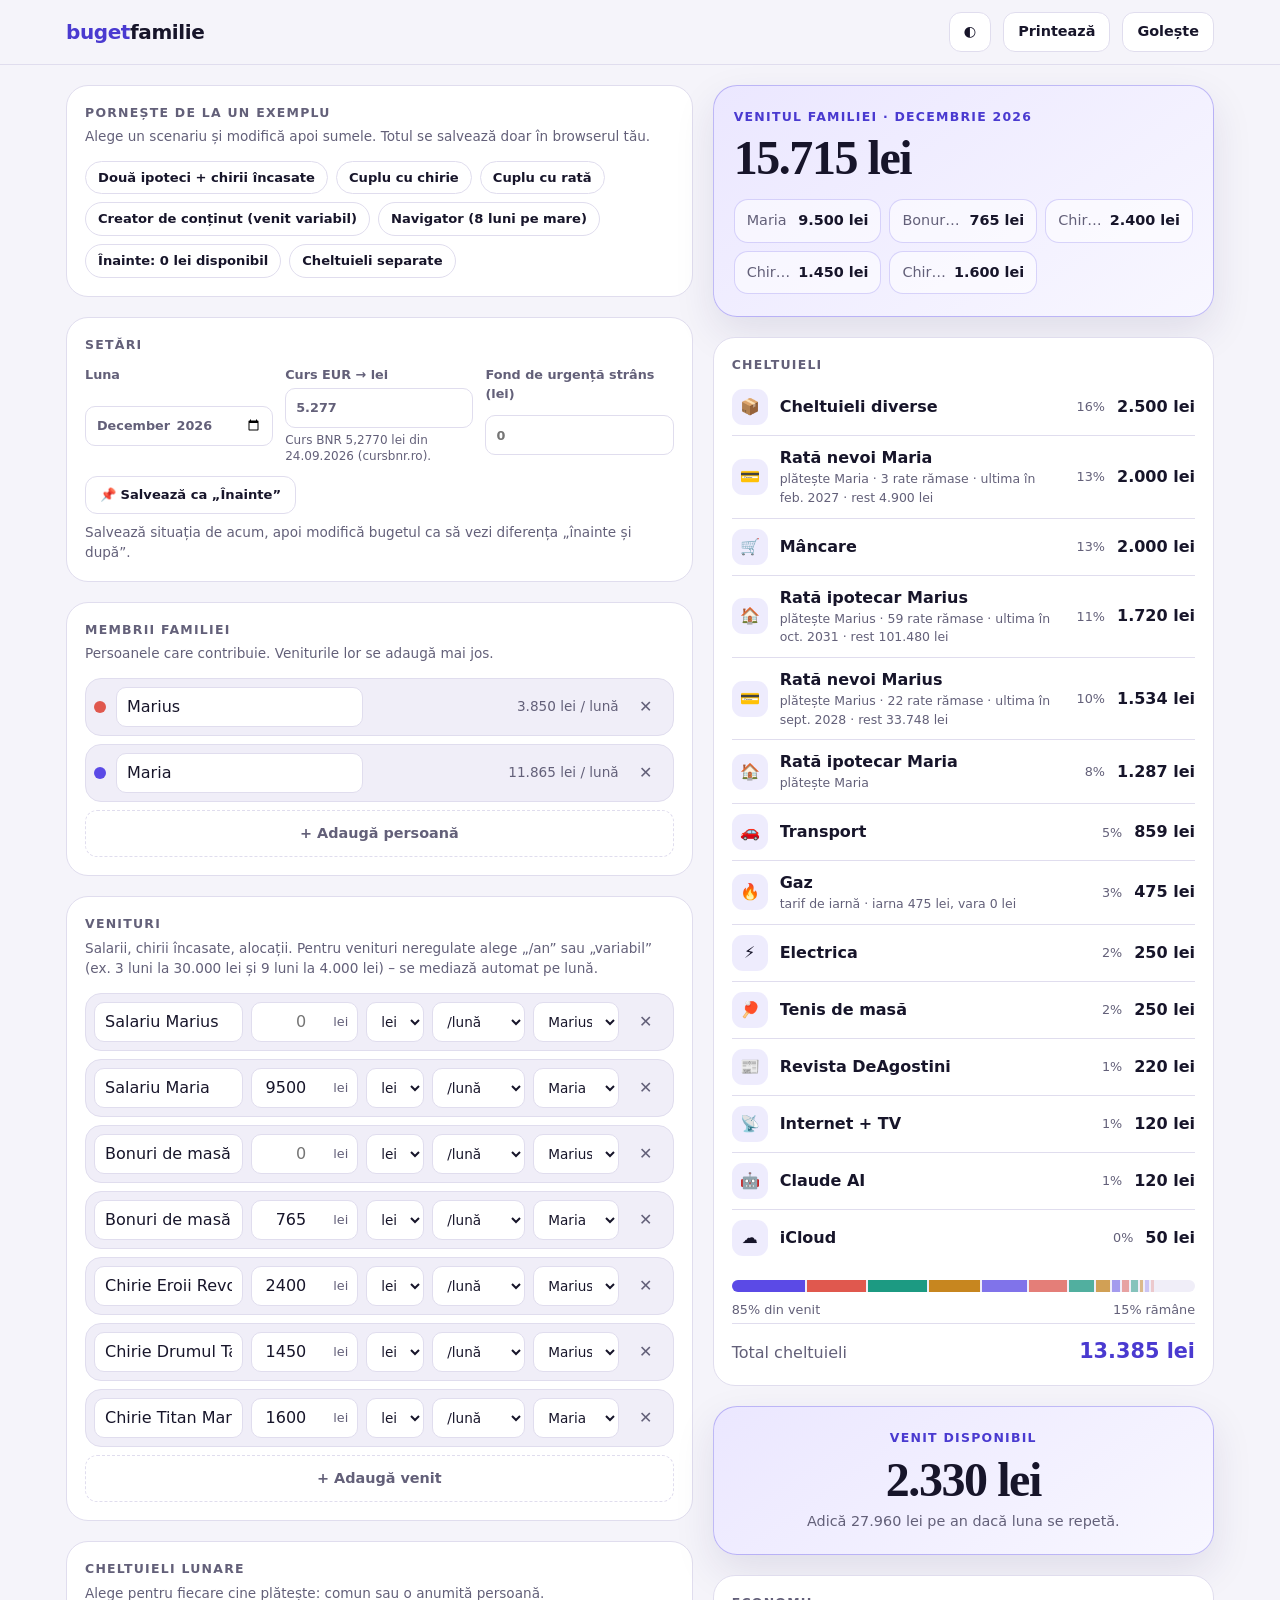
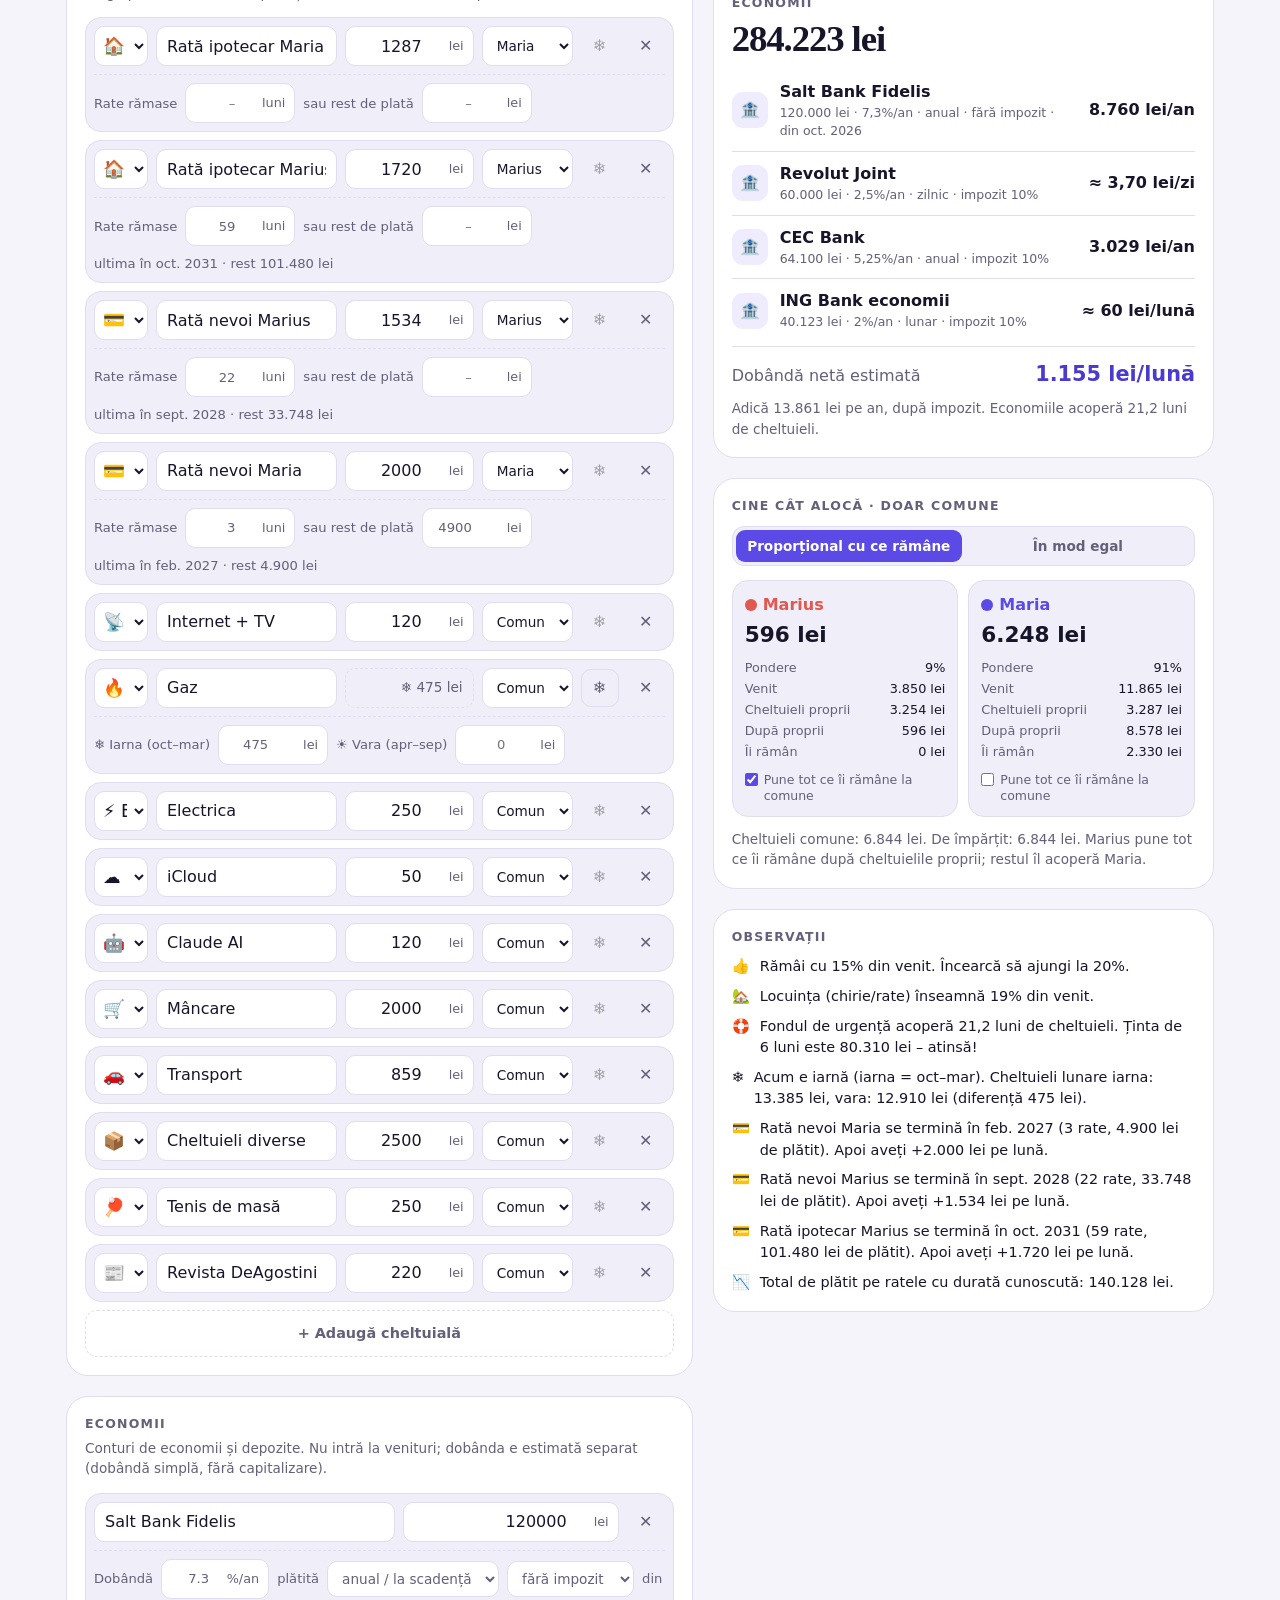
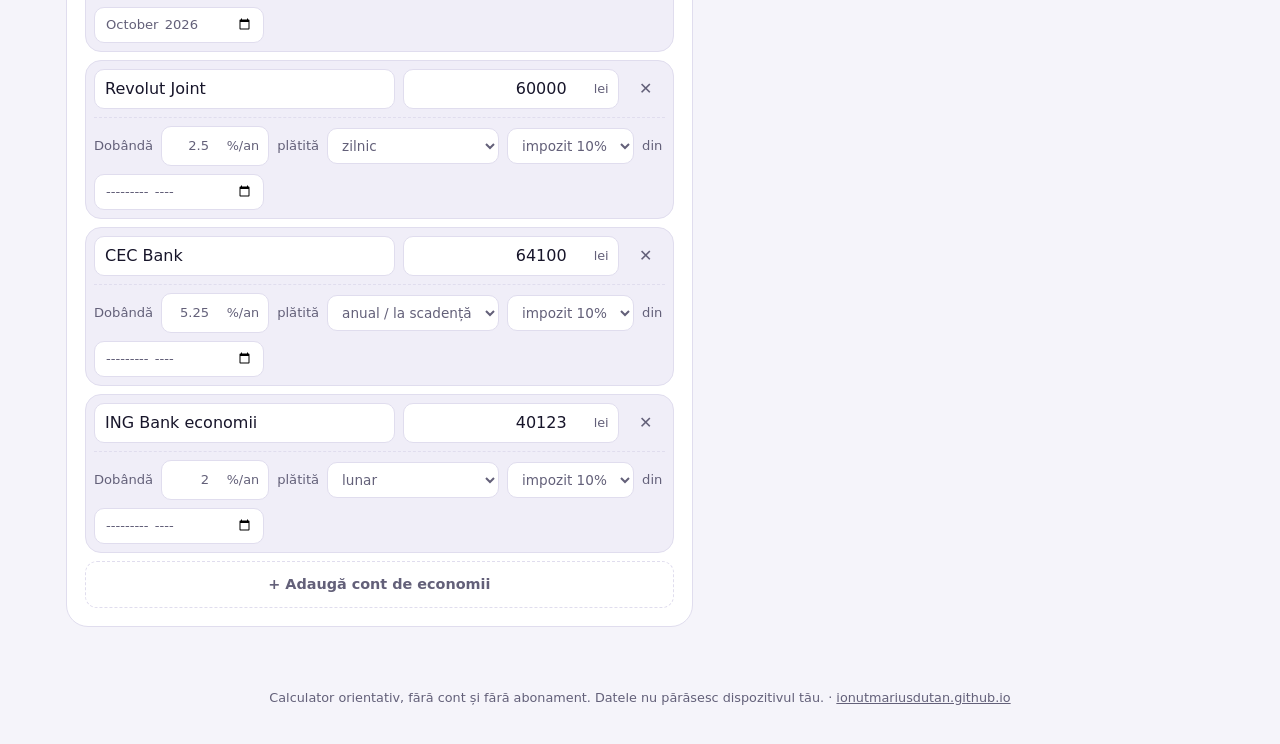
==== buget/index.html @ 590d896c "Budget calculator: savings section, loans by remaining amount - New Economii section (separate from " ====
<!doctype html>
<html lang="ro">
  <head>
    <meta charset="utf-8">
    <meta name="viewport" content="width=device-width, initial-scale=1, viewport-fit=cover">
    <title>Bugetul familiei</title>
    <meta name="description" content="Calculator gratuit pentru bugetul lunar al familiei: venituri, cheltuieli fixe, venit disponibil și cine cât contribuie la cheltuielile comune.">
    <meta name="robots" content="noindex, nofollow, noarchive, nosnippet">
    <meta name="referrer" content="no-referrer">
    <meta name="theme-color" content="#0d0c14">
    <link rel="icon" type="image/png" href="../assets/favicon.png">
    <script>
      try {
        var t = localStorage.getItem("buget-theme");
        if (t === "light" || t === "dark") document.documentElement.dataset.theme = t;
      } catch (e) {}
    </script>
    <style>
      :root {
        --bg: #0d0c14;
        --surface: #16151f;
        --surface-2: #1d1c29;
        --line: #2a2838;
        --ink: #f4f3fa;
        --muted: #9b98b0;
        --accent: #7c6cff;
        --accent-ink: #b3a9ff;
        --accent-soft: rgba(124, 108, 255, 0.14);
        --hero-a: #2a2150;
        --hero-b: #171428;
        --good: #5fcf8a;
        --bad: #ff6b7d;
        --warn: #f3b562;
        --p1: #ff7a70;
        --p2: #7c6cff;
        --p3: #43c6ac;
        --p4: #f3b562;
        --shadow: 0 20px 60px rgba(0, 0, 0, 0.35);
        --bad-a: #3d1622;
        --bad-b: #1c0f15;
        color-scheme: dark;
      }

      :root[data-theme="light"] {
        --bg: #f5f4fa;
        --surface: #ffffff;
        --surface-2: #f0eef8;
        --line: #e0ddee;
        --ink: #17152a;
        --muted: #636079;
        --accent: #5b4ae6;
        --accent-ink: #4a3ad0;
        --accent-soft: rgba(91, 74, 230, 0.1);
        --hero-a: #ebe7ff;
        --hero-b: #f8f7ff;
        --good: #1f8f4e;
        --bad: #d23a4d;
        --warn: #b27113;
        --p1: #e0584e;
        --p2: #5b4ae6;
        --p3: #1c9a82;
        --p4: #c7861f;
        --shadow: 0 16px 40px rgba(40, 30, 90, 0.1);
        --bad-a: #ffe3e8;
        --bad-b: #fff7f8;
        color-scheme: light;
      }

      @media (prefers-color-scheme: light) {
        :root:not([data-theme="dark"]) {
          --bg: #f5f4fa;
          --surface: #ffffff;
          --surface-2: #f0eef8;
          --line: #e0ddee;
          --ink: #17152a;
          --muted: #636079;
          --accent: #5b4ae6;
          --accent-ink: #4a3ad0;
          --accent-soft: rgba(91, 74, 230, 0.1);
          --hero-a: #ebe7ff;
          --hero-b: #f8f7ff;
          --good: #1f8f4e;
          --bad: #d23a4d;
          --warn: #b27113;
          --p1: #e0584e;
          --p2: #5b4ae6;
          --p3: #1c9a82;
          --p4: #c7861f;
          --shadow: 0 16px 40px rgba(40, 30, 90, 0.1);
          color-scheme: light;
        }
      }

      * { box-sizing: border-box; }
      [hidden] { display: none !important; }

      body {
        margin: 0;
        background: var(--bg);
        color: var(--ink);
        font-family: ui-sans-serif, system-ui, -apple-system, BlinkMacSystemFont, "Segoe UI", sans-serif;
        font-size: 16px;
        line-height: 1.5;
        -webkit-font-smoothing: antialiased;
      }

      button, input, select { font: inherit; color: inherit; }

      .num { font-variant-numeric: tabular-nums; }

      .topbar {
        position: sticky;
        top: 0;
        z-index: 10;
        background: color-mix(in srgb, var(--bg) 88%, transparent);
        backdrop-filter: blur(10px);
        border-bottom: 1px solid var(--line);
      }

      .topbar-inner {
        max-width: 1180px;
        margin: 0 auto;
        padding: 12px 16px;
        display: flex;
        align-items: center;
        gap: 12px;
      }

      .logo {
        font-weight: 800;
        font-size: 1.25rem;
        letter-spacing: -0.02em;
        color: var(--accent-ink);
        margin-right: auto;
      }

      .logo span { color: var(--ink); }

      .btn {
        border: 1px solid var(--line);
        background: var(--surface);
        border-radius: 12px;
        padding: 8px 14px;
        cursor: pointer;
        font-size: 0.9rem;
        font-weight: 600;
        white-space: nowrap;
      }

      .btn:hover { border-color: var(--accent); }

      @media (max-width: 420px) {
        .topbar .btn { padding: 7px 10px; }
        #printBtn { display: none; }
      }

      .btn-primary {
        background: var(--accent);
        border-color: var(--accent);
        color: #fff;
      }

      .btn-ghost {
        background: transparent;
        border: 1px dashed var(--line);
        color: var(--muted);
        width: 100%;
        padding: 12px;
      }

      .btn-ghost:hover { color: var(--accent-ink); }

      .icon-btn {
        width: 38px;
        height: 38px;
        display: grid;
        place-items: center;
        padding: 0;
        border-radius: 10px;
        border: 1px solid transparent;
        background: transparent;
        color: var(--muted);
        cursor: pointer;
        flex: none;
      }

      .icon-btn:hover { color: var(--bad); border-color: var(--line); }

      .layout {
        max-width: 1180px;
        margin: 0 auto;
        padding: 20px 16px 120px;
        display: grid;
        gap: 20px;
      }

      @media (min-width: 960px) {
        .layout {
          grid-template-columns: minmax(0, 1.25fr) minmax(0, 1fr);
          align-items: start;
          padding-bottom: 48px;
        }
        .results { position: sticky; top: 80px; }
      }

      .col { display: grid; gap: 20px; min-width: 0; }
      .col > * { min-width: 0; }

      .card {
        background: var(--surface);
        border: 1px solid var(--line);
        border-radius: 22px;
        padding: 18px;
      }

      .card h2 {
        margin: 0 0 4px;
        font-size: 0.78rem;
        letter-spacing: 0.1em;
        text-transform: uppercase;
        color: var(--muted);
        font-weight: 700;
      }

      .card .hint {
        margin: 0 0 14px;
        font-size: 0.85rem;
        color: var(--muted);
      }

      .hero {
        background: linear-gradient(145deg, var(--hero-a), var(--hero-b));
        border: 1px solid color-mix(in srgb, var(--accent) 35%, transparent);
        border-radius: 24px;
        padding: 22px 20px;
        box-shadow: var(--shadow);
      }

      .eyebrow {
        font-size: 0.78rem;
        letter-spacing: 0.1em;
        text-transform: uppercase;
        color: var(--accent-ink);
        font-weight: 700;
      }

      .big {
        font-family: Georgia, "Times New Roman", serif;
        font-weight: 700;
        font-size: clamp(2.2rem, 7vw, 3rem);
        letter-spacing: -0.03em;
        line-height: 1.1;
        margin: 6px 0 14px;
        overflow-wrap: anywhere;
      }

      .chips {
        display: grid;
        grid-template-columns: repeat(auto-fit, minmax(130px, 1fr));
        gap: 8px;
      }

      .chip {
        background: color-mix(in srgb, var(--surface) 55%, transparent);
        border: 1px solid color-mix(in srgb, var(--accent) 22%, transparent);
        border-radius: 14px;
        padding: 10px 12px;
        display: flex;
        justify-content: space-between;
        gap: 8px;
        font-size: 0.9rem;
      }

      .chip { flex-direction: column; gap: 0; min-width: 0; }
      .chip .top { min-width: 0; }
      .chip .top { display: flex; justify-content: space-between; gap: 8px; }
      .chip b { white-space: nowrap; }
      .chip span { color: var(--muted); overflow: hidden; text-overflow: ellipsis; white-space: nowrap; }
      .chip small { color: var(--muted); font-size: 0.75rem; opacity: 0.8; overflow: hidden; text-overflow: ellipsis; white-space: nowrap; }

      .banner {
        margin-top: 10px;
        border: 1px dashed color-mix(in srgb, var(--p1) 55%, transparent);
        background: color-mix(in srgb, var(--p1) 10%, transparent);
        border-radius: 14px;
        padding: 9px 12px;
        font-size: 0.88rem;
        text-align: center;
      }
      .banner b { color: var(--p1); }

      .segs {
        grid-column: 1 / -1;
        border-top: 1px dashed var(--line);
        padding-top: 8px;
        display: grid;
        gap: 6px;
      }
      .seg-row { display: grid; grid-template-columns: 78px auto minmax(0, 1fr) auto; gap: 8px; align-items: center; font-size: 0.85rem; color: var(--muted); }
      .seg-row .amt { min-width: 0; }
      .segs-foot { display: flex; justify-content: space-between; align-items: center; gap: 8px; font-size: 0.8rem; color: var(--muted); }
      .segs-foot .warn { color: var(--warn); }
      .rate-info { font-weight: 500; font-size: 0.75rem; line-height: 1.35; }
      .rate-info .link-btn { font-size: 0.75rem; padding: 2px 0 0; display: block; }
      .link-btn { background: none; border: 0; padding: 4px 0; color: var(--accent-ink); font-weight: 700; cursor: pointer; font-size: 0.85rem; }
      .avg { display: flex; align-items: center; justify-content: flex-end; height: 40px; padding: 0 10px; font-size: 0.85rem; color: var(--muted); border: 1px dashed var(--line); border-radius: 10px; white-space: nowrap; overflow: hidden; }

      .cmp { width: 100%; border-collapse: collapse; font-size: 0.9rem; margin-top: 10px; }
      .cmp th { text-align: right; font-size: 0.72rem; letter-spacing: 0.08em; text-transform: uppercase; color: var(--muted); font-weight: 700; padding: 0 0 6px; }
      .cmp th:first-child, .cmp td:first-child { text-align: left; }
      .cmp td { text-align: right; padding: 8px 0; border-top: 1px solid var(--line); white-space: nowrap; }
      .cmp td:first-child { color: var(--muted); white-space: normal; }
      .cmp .up { color: var(--good); font-weight: 700; }
      .cmp .down { color: var(--bad); font-weight: 700; }
      .settings-actions { display: flex; flex-wrap: wrap; gap: 8px; margin-top: 12px; }
      .settings-actions .btn { font-size: 0.82rem; }

      .row {
        display: grid;
        gap: 8px;
        align-items: center;
        padding: 8px;
        border: 1px solid var(--line);
        border-radius: 16px;
        background: var(--surface-2);
        margin-bottom: 8px;
      }

      .row-person { grid-template-columns: 14px minmax(0, 1fr) minmax(0, 1fr) auto; }
      .row-income { grid-template-columns: minmax(0, 1.4fr) minmax(0, 1fr) auto auto minmax(0, 0.8fr) auto; }
      .row-expense { grid-template-columns: auto minmax(0, 1.4fr) minmax(0, 1fr) auto auto auto; }
      .season-btn { font-size: 1rem; filter: grayscale(1); opacity: 0.55; }
      .season-btn[aria-pressed="true"] { filter: none; opacity: 1; border-color: var(--line); }
      .season-btn:hover { color: inherit; opacity: 1; }

      @media (max-width: 560px) {
        .row-income { grid-template-columns: minmax(0, 1fr) minmax(0, 1fr) minmax(0, 1fr) auto; }
        .row-income .f-name { grid-column: 1 / 4; grid-row: 1; }
        .row-income > .icon-btn { grid-column: 4; grid-row: 1; }
        .row-income > .f-amt { grid-column: 1 / 5; grid-row: 2; }
        .row-income select.small { width: 100%; }
        .row-expense { grid-template-columns: auto minmax(0, 1fr) auto; }
        .row-expense > .f-amt { grid-column: 2 / 3; }
        .row-expense .f-who { grid-column: 3 / 4; grid-row: 2; }
        .row-expense > .icon-btn { grid-row: 1; grid-column: 3; }
        .row-expense > .season-btn { grid-row: 2; grid-column: 1; justify-self: center; }
        .row-saving { grid-template-columns: minmax(0, 1fr) auto; }
        .row-saving > .f-amt { grid-column: 1 / -1; grid-row: 2; }
      }

      .f-cur { display: contents; }

      .loan {
        grid-column: 1 / -1;
        display: flex;
        align-items: center;
        gap: 8px;
        flex-wrap: wrap;
        border-top: 1px dashed var(--line);
        padding-top: 8px;
        font-size: 0.82rem;
        color: var(--muted);
      }
      .loan .amt { width: 110px; flex: none; }
      .row-saving { grid-template-columns: minmax(0, 1.4fr) minmax(0, 1fr) auto; }
      .loan .pct { width: 108px; }
      .loan .pct input { padding-right: 44px; }
      .loan select, .loan input[type="month"] { width: auto; height: 36px; font-size: 0.82rem; }
      .loan .amt input { padding-right: 44px; }

      .dot { width: 12px; height: 12px; border-radius: 50%; }

      input[type="text"], input[type="number"], input[type="month"], select {
        width: 100%;
        min-width: 0;
        background: var(--surface);
        border: 1px solid var(--line);
        border-radius: 10px;
        padding: 8px 10px;
        height: 40px;
      }

      input:focus-visible, select:focus-visible, button:focus-visible {
        outline: 2px solid var(--accent);
        outline-offset: 1px;
      }

      .amt { position: relative; }
      .amt input { padding-right: 36px; text-align: right; font-variant-numeric: tabular-nums; }
      .amt::after {
        content: attr(data-cur);
        position: absolute;
        right: 10px;
        top: 50%;
        transform: translateY(-50%);
        font-size: 0.8rem;
        color: var(--muted);
        pointer-events: none;
      }

      select.emoji { width: 54px; padding: 0 4px; text-align: center; font-size: 1.1rem; }
      select.small { width: auto; font-size: 0.85rem; }

      .settings {
        display: grid;
        grid-template-columns: repeat(auto-fit, minmax(160px, 1fr));
        gap: 12px;
      }

      .settings label, .field-label {
        display: grid;
        gap: 4px;
        font-size: 0.8rem;
        color: var(--muted);
        font-weight: 600;
      }

      .seg {
        display: flex;
        background: var(--surface-2);
        border: 1px solid var(--line);
        border-radius: 12px;
        padding: 3px;
        gap: 3px;
      }

      .seg button {
        flex: 1;
        border: 0;
        background: transparent;
        border-radius: 9px;
        padding: 6px 8px;
        cursor: pointer;
        font-size: 0.85rem;
        color: var(--muted);
        font-weight: 600;
      }

      .seg button[aria-pressed="true"] {
        background: var(--accent);
        color: #fff;
      }

      .list-line {
        display: flex;
        align-items: center;
        gap: 12px;
        padding: 10px 0;
        border-bottom: 1px solid var(--line);
      }

      .list-line:last-child { border-bottom: 0; }

      .ico {
        width: 36px;
        height: 36px;
        border-radius: 11px;
        background: var(--accent-soft);
        display: grid;
        place-items: center;
        flex: none;
      }

      .list-line .lbl { flex: 1; min-width: 0; overflow: hidden; text-overflow: ellipsis; white-space: nowrap; font-weight: 600; }
      .list-line .sub { display: block; white-space: normal; font-size: 0.78rem; color: var(--muted); font-weight: 500; }
      .list-line .val { font-weight: 700; white-space: nowrap; }
      .list-line .pct { color: var(--muted); font-size: 0.8rem; width: 42px; text-align: right; }

      .total-line {
        display: flex;
        justify-content: space-between;
        align-items: baseline;
        padding-top: 12px;
        margin-top: 4px;
        border-top: 1px solid var(--line);
        color: var(--muted);
      }

      .total-line b { color: var(--accent-ink); font-size: 1.3rem; }

      .stack {
        display: flex;
        height: 12px;
        border-radius: 999px;
        overflow: hidden;
        background: var(--surface-2);
        gap: 2px;
        margin: 14px 0 8px;
      }

      .stack i { display: block; height: 100%; min-width: 3px; }

      .legend {
        display: flex;
        justify-content: space-between;
        font-size: 0.8rem;
        color: var(--muted);
      }

      .disp { text-align: center; }
      .disp .big { margin-bottom: 4px; }
      .disp.neg { background: linear-gradient(145deg, var(--bad-a), var(--bad-b)); border-color: color-mix(in srgb, var(--bad) 40%, transparent); }
      .disp.neg .eyebrow, .disp.neg .big { color: var(--bad); }
      .total-line b.over { color: var(--bad); }
      .disp .note { color: var(--muted); font-size: 0.9rem; margin: 0; }

      .split-grid {
        display: grid;
        grid-template-columns: repeat(auto-fit, minmax(140px, 1fr));
        gap: 10px;
      }

      .split-card {
        background: var(--surface-2);
        border: 1px solid var(--line);
        border-radius: 16px;
        padding: 12px;
      }

      .split-card .who { font-weight: 700; display: flex; align-items: center; gap: 6px; }
      .split-card .amount { font-size: 1.35rem; font-weight: 800; margin: 2px 0 6px; }
      .all-in { display: flex; align-items: flex-start; gap: 6px; margin-top: 10px; font-size: 0.78rem; color: var(--muted); cursor: pointer; line-height: 1.3; }
      .all-in input { margin: 1px 0 0; accent-color: var(--accent); flex: none; }
      .split-card dl { margin: 0; display: grid; grid-template-columns: 1fr auto; gap: 2px 8px; font-size: 0.8rem; color: var(--muted); }
      .split-card dd { margin: 0; text-align: right; color: var(--ink); white-space: nowrap; }

      .tips { margin: 0; padding: 0; list-style: none; display: grid; gap: 8px; font-size: 0.9rem; }
      .tips li { display: flex; gap: 10px; align-items: flex-start; }
      .tips li::before { content: attr(data-i); flex: none; }

      .presets { display: flex; flex-wrap: wrap; gap: 8px; }
      .presets .btn { font-size: 0.82rem; padding: 6px 12px; border-radius: 999px; }

      .bottom-bar {
        position: fixed;
        left: 0;
        right: 0;
        bottom: 0;
        z-index: 10;
        padding: 10px 16px calc(10px + env(safe-area-inset-bottom));
        background: color-mix(in srgb, var(--bg) 92%, transparent);
        backdrop-filter: blur(10px);
        border-top: 1px solid var(--line);
        display: flex;
        justify-content: space-between;
        align-items: center;
        gap: 12px;
      }

      .bottom-bar a { color: var(--accent-ink); font-weight: 700; text-decoration: none; font-size: 0.9rem; }
      .bottom-bar .v { font-weight: 800; font-size: 1.15rem; }
      .bottom-bar .v.neg { color: var(--bad); }

      @media (min-width: 960px) { .bottom-bar { display: none; } }

      .foot {
        text-align: center;
        color: var(--muted);
        font-size: 0.8rem;
        padding: 0 16px 24px;
      }

      .foot a { color: inherit; }

      .sr-only {
        position: absolute; width: 1px; height: 1px; padding: 0; margin: -1px;
        overflow: hidden; clip: rect(0, 0, 0, 0); border: 0;
      }

      .empty { color: var(--muted); font-size: 0.9rem; text-align: center; padding: 8px 0; }

      @media print {
        .topbar, .bottom-bar, .editor, .foot { display: none !important; }
        .layout { grid-template-columns: 1fr; padding: 0; }
        .results { position: static; }
        body { background: #fff; color: #000; }
      }
    </style>
  </head>
  <body>
    <header class="topbar">
      <div class="topbar-inner">
        <div class="logo">buget<span>familie</span></div>
        <button class="btn" type="button" id="themeBtn" aria-label="Schimbă tema">◐</button>
        <button class="btn" type="button" id="printBtn">Printează</button>
        <button class="btn" type="button" id="resetBtn">Golește</button>
      </div>
    </header>

    <main class="layout">
      <div class="col editor">
        <section class="card">
          <h2>Pornește de la un exemplu</h2>
          <p class="hint">Alege un scenariu și modifică apoi sumele. Totul se salvează doar în browserul tău.</p>
          <div class="presets" id="presets"></div>
        </section>

        <section class="card">
          <h2>Setări</h2>
          <div class="settings" style="margin-top:10px">
            <label>Luna
              <input type="month" id="month">
            </label>
            <label>Curs EUR → lei
              <input type="number" id="rate" min="0" step="0.0001" inputmode="decimal">
              <span class="rate-info"><span id="rateInfo">Se încarcă cursul BNR…</span>
                <button type="button" class="link-btn" id="rateReset" hidden>Folosește cursul BNR</button></span>
            </label>
            <label>Fond de urgență strâns (lei)
              <input type="number" id="fund" min="0" step="1" inputmode="decimal" placeholder="0">
            </label>
          </div>
          <div class="settings-actions">
            <button class="btn" type="button" id="snapBtn">📌 Salvează ca „Înainte”</button>
            <button class="btn" type="button" id="unsnapBtn" hidden>Șterge comparația</button>
          </div>
          <p class="hint" style="margin:8px 0 0">Salvează situația de acum, apoi modifică bugetul ca să vezi diferența „înainte și după”.</p>
        </section>

        <section class="card">
          <h2>Membrii familiei</h2>
          <p class="hint">Persoanele care contribuie. Veniturile lor se adaugă mai jos.</p>
          <div id="people"></div>
          <button class="btn btn-ghost" type="button" id="addPerson">+ Adaugă persoană</button>
        </section>

        <section class="card">
          <h2>Venituri</h2>
          <p class="hint">Salarii, chirii încasate, alocații. Pentru venituri neregulate alege „/an” sau „variabil” (ex. 3 luni la 30.000 lei și 9 luni la 4.000 lei) – se mediază automat pe lună.</p>
          <div id="incomes"></div>
          <button class="btn btn-ghost" type="button" id="addIncome">+ Adaugă venit</button>
        </section>

        <section class="card">
          <h2>Cheltuieli lunare</h2>
          <p class="hint">Alege pentru fiecare cine plătește: comun sau o anumită persoană.</p>
          <div id="expenses"></div>
          <button class="btn btn-ghost" type="button" id="addExpense">+ Adaugă cheltuială</button>
        </section>

        <section class="card">
          <h2>Economii</h2>
          <p class="hint">Conturi de economii și depozite. Nu intră la venituri; dobânda e estimată separat (dobândă simplă, fără capitalizare).</p>
          <div id="savings"></div>
          <button class="btn btn-ghost" type="button" id="addSaving">+ Adaugă cont de economii</button>
        </section>
      </div>

      <div class="col results" id="results">
        <section class="hero" aria-live="polite">
          <div class="eyebrow" id="incomeEyebrow">Venitul familiei</div>
          <div class="big num" id="incomeTotal">0 lei</div>
          <div class="chips" id="incomeChips"></div>
          <div id="banners"></div>
        </section>

        <section class="card">
          <h2>Cheltuieli</h2>
          <div id="expenseList"></div>
          <div class="stack" id="stack" aria-hidden="true"></div>
          <div class="legend"><span id="usedPct">0% din venit</span><span id="leftPct"></span></div>
          <div class="total-line"><span>Total cheltuieli</span><b class="num" id="expenseTotal">0 lei</b></div>
        </section>

        <section class="hero disp" id="dispCard" aria-live="polite">
          <div class="eyebrow">Venit disponibil</div>
          <div class="big num" id="dispTotal">0 lei</div>
          <p class="note" id="dispNote"></p>
        </section>

        <section class="card" id="savingsCard" hidden>
          <h2>Economii</h2>
          <div class="big num" id="savingsTotal" style="font-size:clamp(1.8rem,6vw,2.3rem);margin:6px 0 10px">0 lei</div>
          <div id="savingsList"></div>
          <div class="total-line"><span>Dobândă netă estimată</span><b class="num" id="savingsInterest">0 lei</b></div>
          <p class="hint" id="savingsNote" style="margin:8px 0 0"></p>
        </section>

        <section class="card" id="cmpCard" hidden>
          <h2>Înainte &amp; după</h2>
          <table class="cmp">
            <thead><tr><th scope="col"></th><th scope="col">Înainte</th><th scope="col">Acum</th><th scope="col">Diferență</th></tr></thead>
            <tbody id="cmpBody"></tbody>
          </table>
        </section>

        <section class="card">
          <h2>Cine cât alocă · doar comune</h2>
          <div class="seg" role="group" aria-label="Mod de împărțire" style="margin:10px 0 14px">
            <button type="button" data-split="proportional">Proporțional cu ce rămâne</button>
            <button type="button" data-split="egal">În mod egal</button>
          </div>
          <div class="split-grid" id="split"></div>
          <p class="hint" id="splitNote" style="margin:12px 0 0"></p>
        </section>

        <section class="card">
          <h2>Observații</h2>
          <ul class="tips" id="tips" style="margin-top:10px"></ul>
        </section>
      </div>
    </main>

    <p class="foot">Calculator orientativ, fără cont și fără abonament. Datele nu părăsesc dispozitivul tău. · <a href="../">ionutmariusdutan.github.io</a></p>

    <div class="bottom-bar">
      <div>
        <div style="font-size:0.75rem;color:var(--muted)">Venit disponibil</div>
        <div class="v num" id="barDisp">0 lei</div>
      </div>
      <a href="#results">Vezi rezumatul ↓</a>
    </div>

    <script>
    (function () {
      "use strict";

      var STORE_KEY = "buget-familie-v18";
      var COLORS = ["var(--p1)", "var(--p2)", "var(--p3)", "var(--p4)"];
      var ICONS = [
        ["🏠", "Locuință"], ["💡", "Utilități"], ["🛒", "Mâncare"], ["🚗", "Transport"],
        ["⛽", "Benzină"], ["📱", "Abonamente"], ["✨", "Dorințe"], ["🎒", "Școală"],
        ["📚", "After-school"], ["👶", "Copii"], ["💊", "Sănătate"], ["🏋️", "Sală"],
        ["🛡️", "Asigurări"], ["💳", "Credit"], ["🐾", "Animale"], ["👤", "Personale"], ["🎁", "Cadouri"],
        ["✈️", "Vacanțe"], ["🚬", "Țigări"], ["💰", "Economii"], ["📡", "Internet & TV"], ["🔥", "Gaz"],
        ["⚡", "Electricitate"], ["☁️", "Cloud"], ["🤖", "AI"], ["🏓", "Sport"], ["📰", "Reviste"], ["📦", "Altele"]
      ];
      var MONTHS = ["ianuarie", "februarie", "martie", "aprilie", "mai", "iunie", "iulie",
        "august", "septembrie", "octombrie", "noiembrie", "decembrie"];

      var fmt = new Intl.NumberFormat("ro-RO", { maximumFractionDigits: 0, useGrouping: "always" });
      function lei(n) { return fmt.format(Math.round(n)) + " lei"; }

      var uid = 0;
      function id() { uid += 1; return "x" + Date.now().toString(36) + uid; }

      function thisMonth() {
        var d = new Date();
        return d.getFullYear() + "-" + String(d.getMonth() + 1).padStart(2, "0");
      }

      // ---------- Exemple ----------
      function build(p) {
        var people = p.people.map(function (name, i) {
          return { id: id(), name: name, allIn: (p.allIn || []).indexOf(i) >= 0 };
        });
        return {
          month: thisMonth(),
          rate: liveRate ? liveRate.eur : (p.rate || 5),
          rateAuto: true,
          fund: p.fund || 0,
          savings: (p.savings || []).map(function (v) {
            return { id: id(), label: v[0], amount: v[1], rate: v[2], payout: v[3] || "anual", tax: v[4] || 0, start: v[5] || "" };
          }),
          baseline: null,
          split: "proportional",
          people: people,
          incomes: p.incomes.map(function (i) {
            return {
              id: id(), label: i[0], amount: i[1], freq: i[2] || "luna", cur: i[3] || "RON",
              owner: typeof i[4] === "number" ? people[i[4]].id : "comun",
              note: i[6] || "",
              segments: (i[5] || []).map(function (g) { return { months: g[0], amount: g[1] }; })
            };
          }),
          expenses: p.expenses.map(function (e) {
            return {
              id: id(), icon: e[0], label: e[1], amount: e[2],
              payer: typeof e[3] === "number" ? people[e[3]].id : "comun",
              left: e[4] || 0,
              leftAt: thisMonth(),
              rest: e[6] || 0,
              restAt: thisMonth(),
              seasonal: !!e[5],
              winter: { amount: e[5] ? e[5][0] : 0 },
              summer: { amount: e[5] ? e[5][1] : 0 }
            };
          })
        };
      }

      var PRESETS = [
        {
          name: "Două ipoteci + chirii încasate",
          people: ["Marius", "Maria"],
          allIn: [0],
          savings: [["Salt Bank Fidelis", 120000, 7.3, "anual", 0, "2026-10"],
            ["Revolut Joint", 60000, 2.5, "zilnic", 10, ""],
            ["CEC Bank", 64100, 5.25, "anual", 10, ""],
            ["ING Bank economii", 40123, 2, "lunar", 10, ""]],
          incomes: [["Salariu Marius", 0, "luna", "RON", 0], ["Salariu Maria", 9500, "luna", "RON", 1],
            ["Bonuri de masă Marius", 0, "luna", "RON", 0],
            ["Bonuri de masă Maria", 765, "luna", "RON", 1],
            ["Chirie Eroii Revoluției", 2400, "luna", "RON", 0],
            ["Chirie Drumul Taberei", 1450, "luna", "RON", 0],
            ["Chirie Titan Maria", 1600, "luna", "RON", 1]],
          expenses: [["🏠", "Rată ipotecar Maria", 1287, 1], ["🏠", "Rată ipotecar Marius", 1720, 0, 59],
            ["💳", "Rată nevoi Marius", 1534, 0, 22], ["💳", "Rată nevoi Maria", 2000, 1, 0, null, 4900],
            ["📡", "Internet + TV", 120], ["🔥", "Gaz", 0, null, 0, [475, 0]], ["⚡", "Electrica", 250],
            ["☁️", "iCloud", 50], ["🤖", "Claude AI", 120],
            ["🛒", "Mâncare", 2000], ["🚗", "Transport", 859], ["📦", "Cheltuieli diverse", 2500],
            ["🏓", "Tenis de masă", 250], ["📰", "Revista DeAgostini", 220]]
        },
        {
          name: "Cuplu cu chirie",
          people: ["El", "Ea"],
          incomes: [["Salariu El", 5500, "luna", "RON", 0], ["Salariu Ea", 4300, "luna", "RON", 1]],
          expenses: [["🏠", "Chirie", 2500], ["💡", "Utilități", 800], ["🛒", "Mâncare", 2200],
            ["🚗", "Transport", 300], ["📱", "Abonamente", 400], ["✨", "Dorințe lunare", 1000]]
        },
        {
          name: "Cuplu cu rată",
          people: ["El", "Ea"],
          incomes: [["Salariu El", 4800, "luna", "RON", 0], ["Salariu Ea", 3900, "luna", "RON", 1]],
          expenses: [["🏠", "Rată", 3000], ["💡", "Utilități & facturi", 800], ["🛒", "Mâncare", 2000],
            ["📱", "Abonamente", 300], ["🚗", "Transport", 600], ["✨", "Dorințe lunare", 1000]]
        },
        {
          name: "Creator de conținut (venit variabil)",
          people: ["El", "Ea"],
          incomes: [["Salariu El", 9200, "luna", "RON", 0, null, "salariu fix"],
            ["Venit Ea", 0, "variabil", "RON", 1, [[3, 30000], [9, 4000]], "creator conținut"]],
          expenses: [["🏠", "Chirie", 5000], ["💡", "Utilități + facturi", 1500], ["🛒", "Mâncare", 4500],
            ["🚗", "Transport", 1500], ["📱", "Abonamente", 1200], ["👤", "Cheltuieli personale Ea", 1800, 1],
            ["👤", "Cheltuieli personale El", 300, 0], ["✨", "Dorințe lunare", 3000]]
        },
        {
          name: "Navigator (8 luni pe mare)",
          rate: 5,
          people: ["El", "Ea"],
          incomes: [["Venit El", 0, "variabil", "EUR", 0, [[8, 5700], [4, 0]], "ofițer marină"], ["Salariu Ea", 6300, "luna", "RON", 1]],
          expenses: [["🏠", "Ipotecar 1", 2500], ["🏠", "Ipotecar 2", 1800], ["🛒", "Mâncare", 2000],
            ["🚗", "Transport", 800], ["🎒", "Școală", 2400], ["📚", "After-school", 1000],
            ["📱", "Abonamente", 350], ["🚬", "Țigări", 1000, 0], ["📦", "Alte costuri", 700]]
        },
        {
          name: "Înainte: 0 lei disponibil",
          fund: 300,
          people: ["El", "Ea"],
          incomes: [["Salariu El", 4900, "luna", "RON", 0], ["Salariu Ea", 5200, "luna", "RON", 1]],
          expenses: [["🏠", "Chirie", 2500], ["💡", "Facturi & utilități", 800], ["🛒", "Mâncare", 3000],
            ["🚗", "Transport", 1300], ["📱", "Abonamente", 500], ["✨", "Dorințe lunare", 1000], ["📦", "Alte costuri", 1000]]
        },
        {
          name: "Cheltuieli separate",
          people: ["Andreea", "Alexandru"],
          incomes: [["Salariu Andreea", 4600, "luna", "RON", 0], ["Salariu Alexandru", 3800, "luna", "RON", 1]],
          expenses: [["🏠", "Chirie", 1400], ["🛒", "Mâncare", 900], ["📱", "Netflix", 56, 0],
            ["💡", "Utilități", 380], ["⛽", "Benzină", 450, 1], ["🏋️", "Sală", 120, 1]]
        }
      ];

      // ---------- Stare ----------
      var state;
      var liveRate = null;
      var lastTotals = { income: 0, expenses: 0, disp: 0, fund: 0 };

      function load() {
        try {
          var raw = localStorage.getItem(STORE_KEY);
          if (raw) {
            var s = JSON.parse(raw);
            if (s && Array.isArray(s.people) && Array.isArray(s.incomes) && Array.isArray(s.expenses)) {
              // Luna salvată rămasă în urmă trece automat pe luna curentă.
              if (!s.month || s.month < thisMonth()) s.month = thisMonth();
              return s;
            }
          }
        } catch (e) {}
        return build(PRESETS[0]);
      }

      function save() {
        try { localStorage.setItem(STORE_KEY, JSON.stringify(state)); } catch (e) {}
      }

      function num(v) {
        var n = parseFloat(String(v).replace(",", "."));
        return isFinite(n) && n > 0 ? n : 0;
      }

      function monthlyLei(inc) {
        var a;
        if (inc.freq === "variabil") {
          a = (inc.segments || []).reduce(function (s, g) { return s + num(g.months) * num(g.amount); }, 0) / 12;
        } else {
          a = num(inc.amount);
          if (inc.freq === "an") a /= 12;
        }
        if (inc.cur === "EUR") a *= num(state.rate);
        return a;
      }

      function curSym(inc) { return inc.cur === "EUR" ? "€" : "lei"; }

      function money(n, inc) { return fmt.format(Math.round(n)) + " " + curSym(inc); }

      function segMonths(inc) {
        return (inc.segments || []).reduce(function (s, g) { return s + num(g.months); }, 0);
      }

      function personIndex(pid) {
        for (var i = 0; i < state.people.length; i++) if (state.people[i].id === pid) return i;
        return -1;
      }

      function colorOf(pid) {
        var i = personIndex(pid);
        return i < 0 ? "var(--muted)" : COLORS[i % COLORS.length];
      }

      function nameOf(pid) {
        var i = personIndex(pid);
        return i < 0 ? "Comun" : (state.people[i].name || "Persoana " + (i + 1));
      }

      // ---------- Helpers DOM ----------
      function el(tag, attrs, children) {
        var n = document.createElement(tag);
        if (attrs) Object.keys(attrs).forEach(function (k) {
          if (k === "text") n.textContent = attrs[k];
          else if (k === "style") n.style.cssText = attrs[k];
          else if (k.slice(0, 2) === "on") n.addEventListener(k.slice(2), attrs[k]);
          else n.setAttribute(k, attrs[k]);
        });
        (children || []).forEach(function (c) { if (c) n.appendChild(c); });
        return n;
      }

      function textInput(obj, key, placeholder, label) {
        var i = el("input", { type: "text", placeholder: placeholder, "aria-label": label });
        i.value = obj[key] || "";
        i.addEventListener("input", function () { obj[key] = i.value; update(); });
        return i;
      }

      function amountInput(obj, label, cur) {
        var i = el("input", { type: "number", min: "0", step: "1", inputmode: "decimal", placeholder: "0", "aria-label": label });
        i.value = obj.amount ? obj.amount : "";
        i.addEventListener("input", function () { obj.amount = i.value === "" ? 0 : num(i.value); update(); });
        return el("div", { class: "amt f-amt", "data-cur": cur || "lei" }, [i]);
      }

      function selectEl(options, value, onchange, cls, label) {
        var s = el("select", { class: cls || "", "aria-label": label });
        options.forEach(function (o) {
          var opt = el("option", { value: o[0], text: o[1] });
          if (o[0] === value) opt.selected = true;
          s.appendChild(opt);
        });
        s.addEventListener("change", function () { onchange(s.value, s); });
        return s;
      }

      function delBtn(label, fn) {
        return el("button", { type: "button", class: "icon-btn", "aria-label": label, title: label, text: "✕", onclick: fn });
      }

      function ownerOptions(withCommon) {
        var o = withCommon ? [["comun", "Comun"]] : [];
        state.people.forEach(function (p, i) { o.push([p.id, p.name || "Persoana " + (i + 1)]); });
        return o;
      }

      var MONTHS_SHORT = ["ian.", "feb.", "mar.", "apr.", "mai", "iun.", "iul.", "aug.", "sept.", "oct.", "nov.", "dec."];

      function monthIdx(ym) {
        var m = /^(\d{4})-(\d{2})$/.exec(ym || "") || /^(\d{4})-(\d{2})$/.exec(thisMonth());
        return (+m[1]) * 12 + (+m[2] - 1);
      }

      function monthName(idx) { return MONTHS_SHORT[idx % 12] + " " + Math.floor(idx / 12); }

      // „Rate rămase” se referă la luna în care au fost introduse (leftAt), inclusiv rata din acea lună,
      // și scad automat pe măsură ce trec lunile.
      // Alternativ, un credit poate fi definit prin „rest de plată” (lei) la luna restAt.
      function hasTerm(e) { return num(e.left) > 0 || num(e.rest) > 0; }

      function monthsSince(at) { return monthIdx(state.month) - monthIdx(at || state.month); }

      function restLeft(e) {
        return Math.max(0, num(e.rest) - num(e.amount) * Math.max(0, monthsSince(e.restAt)));
      }

      function remaining(e) {
        if (num(e.rest) > 0) return num(e.amount) > 0 ? Math.ceil(restLeft(e) / num(e.amount) - 1e-9) : 0;
        var left = Math.round(num(e.left));
        if (!left) return 0;
        return Math.max(0, left - monthsSince(e.leftAt));
      }

      function lastPaymentOf(e) {
        if (num(e.rest) > 0) {
          var n = num(e.amount) > 0 ? Math.ceil(num(e.rest) / num(e.amount) - 1e-9) : 1;
          return monthName(monthIdx(e.restAt || state.month) + n - 1);
        }
        return monthName(monthIdx(e.leftAt || state.month) + Math.round(num(e.left)) - 1);
      }

      // Cât mai e de plătit din luna selectată încolo (inclusiv luna curentă).
      function totalLeft(e) {
        if (num(e.rest) > 0) return restLeft(e);
        return expAmount(e) * remaining(e);
      }

      // Iarna = octombrie–martie, vara = aprilie–septembrie.
      function isWinter() {
        var m = /^(\d{4})-(\d{2})$/.exec(state.month || "") || /^(\d{4})-(\d{2})$/.exec(thisMonth());
        var mo = +m[2];
        return mo >= 10 || mo <= 3;
      }

      function expAmount(e) {
        if (hasTerm(e) && remaining(e) === 0) return 0; // creditul s-a terminat
        if (num(e.rest) > 0) return Math.min(num(e.amount), restLeft(e)); // ultima rată poate fi mai mică
        if (e.seasonal) return num((isWinter() ? e.winter : e.summer || {}).amount);
        return num(e.amount);
      }

      function isLoan(ex) {
        return hasTerm(ex) || ex.icon === "💳" || /rat[aăe]\b|credit|ipotec|leasing|împrumut/i.test(ex.label || "");
      }

      function loanText(ex) {
        var n = remaining(ex);
        if (!hasTerm(ex)) return "";
        if (!n) return "achitat (ultima rată în " + lastPaymentOf(ex) + ")";
        return (n === 1 ? "1 rată rămasă" : n + " rate rămase") + " · ultima în " + lastPaymentOf(ex) +
          " · rest " + lei(totalLeft(ex));
      }

      // ---------- Economii ----------
      var PAYOUT = { zilnic: "zilnic", lunar: "lunar", anual: "anual" };

      function savingActive(v) { return !v.start || monthIdx(state.month) >= monthIdx(v.start); }

      function savingYearNet(v) {
        return num(v.amount) * num(v.rate) / 100 * (1 - num(v.tax) / 100);
      }

      function savingText(v) {
        var y = savingYearNet(v);
        if (v.payout === "zilnic") return "≈ " + (y / 365).toLocaleString("ro-RO", { minimumFractionDigits: 2, maximumFractionDigits: 2 }) + " lei/zi";
        if (v.payout === "lunar") return "≈ " + lei(y / 12) + "/lună";
        return lei(y) + "/an";
      }

      // ---------- Editor ----------
      function renderEditor() {
        document.getElementById("month").value = state.month || thisMonth();
        document.getElementById("rate").value = state.rate;
        document.getElementById("fund").value = state.fund ? state.fund : "";

        var pe = document.getElementById("people");
        pe.innerHTML = "";
        state.people.forEach(function (p, i) {
          var nameI = textInput(p, "name", "Nume", "Numele persoanei " + (i + 1));
          nameI.addEventListener("change", renderEditor);
          var income = state.incomes.filter(function (x) { return x.owner === p.id; })
            .reduce(function (s, x) { return s + monthlyLei(x); }, 0);
          pe.appendChild(el("div", { class: "row row-person" }, [
            el("span", { class: "dot", style: "background:" + COLORS[i % COLORS.length] }),
            nameI,
            el("span", { class: "num", style: "color:var(--muted);font-size:0.85rem;text-align:right", "data-pinc": p.id, text: lei(income) + " / lună" }),
            delBtn("Șterge persoana", function () {
              if (state.people.length <= 1) return;
              state.people = state.people.filter(function (x) { return x.id !== p.id; });
              state.incomes.forEach(function (x) { if (x.owner === p.id) x.owner = "comun"; });
              state.expenses.forEach(function (x) { if (x.payer === p.id) x.payer = "comun"; });
              renderEditor(); update();
            })
          ]));
        });

        var ie = document.getElementById("incomes");
        ie.innerHTML = "";
        if (!state.incomes.length) ie.appendChild(el("p", { class: "empty", text: "Niciun venit adăugat." }));
        state.incomes.forEach(function (inc) {
          var variable = inc.freq === "variabil";
          var amt = variable
            ? el("div", { class: "avg f-amt num", "data-avg": inc.id, text: "≈ " + lei(monthlyLei(inc)), title: "medie pe lună" })
            : amountInput(inc, "Sumă pentru " + (inc.label || "venit"), curSym(inc));
          var cur = selectEl([["RON", "lei"], ["EUR", "€"]], inc.cur, function (v) {
            inc.cur = v; renderEditor(); update();
          }, "small", "Monedă");
          var freq = selectEl([["luna", "/lună"], ["an", "/an"], ["variabil", "variabil"]], inc.freq, function (v) {
            if (v === "variabil" && !(inc.segments && inc.segments.length)) {
              inc.segments = [{ months: 12, amount: num(inc.amount) }];
            }
            inc.freq = v; renderEditor(); update();
          }, "small", "Frecvență");
          var owner = selectEl(ownerOptions(true), inc.owner, function (v) { inc.owner = v; update(); }, "small", "Al cui este venitul");
          owner.title = "Al cui este venitul";
          ie.appendChild(el("div", { class: "row row-income" }, [
            el("div", { class: "f-name" }, [textInput(inc, "label", "ex. Salariu", "Denumire venit")]),
            amt,
            el("div", { class: "f-cur" }, [cur, freq]),
            owner,
            delBtn("Șterge venitul", function () {
              state.incomes = state.incomes.filter(function (x) { return x !== inc; });
              renderEditor(); update();
            }),
            variable ? segEditor(inc) : null
          ]));
        });

        var ee = document.getElementById("expenses");
        ee.innerHTML = "";
        if (!state.expenses.length) ee.appendChild(el("p", { class: "empty", text: "Nicio cheltuială adăugată." }));
        var iconOpts = ICONS.map(function (x) { return [x[0], x[0] + " " + x[1]]; });
        state.expenses.forEach(function (ex) {
          var icon = selectEl(iconOpts, ex.icon, function (v) { ex.icon = v; renderEditor(); update(); }, "emoji", "Pictogramă");
          var name = textInput(ex, "label", "ex. Mâncare", "Denumire cheltuială");
          var wasLoan = isLoan(ex);
          name.addEventListener("change", function () { if (isLoan(ex) !== wasLoan) renderEditor(); });
          var loan = null;
          if (wasLoan) {
            var leftI = el("input", { type: "number", min: "0", step: "1", inputmode: "numeric", placeholder: "–", "aria-label": "Rate rămase pentru " + (ex.label || "cheltuială") });
            var restI = el("input", { type: "number", min: "0", step: "1", inputmode: "decimal", placeholder: "–", "aria-label": "Rest de plată pentru " + (ex.label || "cheltuială") });
            leftI.value = hasTerm(ex) ? remaining(ex) : "";
            restI.value = num(ex.rest) > 0 ? Math.round(restLeft(ex)) : "";
            leftI.setAttribute("data-left", ex.id);
            restI.setAttribute("data-rest", ex.id);
            leftI.addEventListener("input", function () {
              ex.left = leftI.value === "" ? 0 : Math.round(num(leftI.value));
              ex.leftAt = state.month || thisMonth();
              ex.rest = 0; restI.value = "";
              update();
            });
            restI.addEventListener("input", function () {
              ex.rest = restI.value === "" ? 0 : num(restI.value);
              ex.restAt = state.month || thisMonth();
              ex.left = 0;
              update();
            });
            loan = el("div", { class: "loan" }, [
              el("span", { text: "Rate rămase" }),
              el("div", { class: "amt", "data-cur": "luni" }, [leftI]),
              el("span", { text: "sau rest de plată" }),
              el("div", { class: "amt", "data-cur": "lei" }, [restI]),
              el("span", { class: "num", "data-loan": ex.id })
            ]);
          }
          if (!ex.winter) ex.winter = { amount: 0 };
          if (!ex.summer) ex.summer = { amount: 0 };
          var seasonBtn = el("button", {
            type: "button", class: "icon-btn season-btn", text: "❄️", "aria-pressed": String(!!ex.seasonal),
            title: ex.seasonal ? "Sumă unică tot anul" : "Sumă diferită iarna / vara",
            "aria-label": "Sumă diferită iarna și vara pentru " + (ex.label || "cheltuială"),
            onclick: function () {
              if (ex.seasonal) { ex.amount = expAmount(ex); ex.seasonal = false; }
              else { ex.winter.amount = num(ex.amount); ex.summer.amount = num(ex.amount); ex.seasonal = true; }
              renderEditor(); update();
            }
          });
          var amountCell = ex.seasonal
            ? el("div", { class: "avg f-amt num", "data-season": ex.id, title: "suma din luna selectată" })
            : amountInput(ex, "Sumă pentru " + (ex.label || "cheltuială"));
          var seasonRow = ex.seasonal ? el("div", { class: "loan" }, [
            el("span", { text: "❄️ Iarna (oct–mar)" }),
            amountInput(ex.winter, "Sumă iarna pentru " + (ex.label || "cheltuială")),
            el("span", { text: "☀️ Vara (apr–sep)" }),
            amountInput(ex.summer, "Sumă vara pentru " + (ex.label || "cheltuială"))
          ]) : null;
          ee.appendChild(el("div", { class: "row row-expense" }, [
            icon,
            name,
            amountCell,
            el("div", { class: "f-who" }, [
              selectEl(ownerOptions(true), ex.payer, function (v) { ex.payer = v; update(); }, "small", "Cine plătește")
            ]),
            seasonBtn,
            delBtn("Șterge cheltuiala", function () {
              state.expenses = state.expenses.filter(function (x) { return x !== ex; });
              renderEditor(); update();
            }),
            seasonRow,
            loan
          ]));
        });
        renderSavings();
      }

      function renderSavings() {
        var box = document.getElementById("savings");
        box.innerHTML = "";
        state.savings = state.savings || [];
        if (!state.savings.length) box.appendChild(el("p", { class: "empty", text: "Niciun cont de economii." }));
        state.savings.forEach(function (v) {
          var rateI = el("input", { type: "number", min: "0", step: "0.01", inputmode: "decimal", placeholder: "0", "aria-label": "Dobândă anuală pentru " + (v.label || "cont") });
          rateI.value = v.rate ? v.rate : "";
          rateI.addEventListener("input", function () { v.rate = rateI.value === "" ? 0 : num(rateI.value); update(); });
          var start = el("input", { type: "month", "aria-label": "Începe din" });
          start.value = v.start || "";
          start.addEventListener("input", function () { v.start = start.value; update(); });
          box.appendChild(el("div", { class: "row row-saving" }, [
            textInput(v, "label", "ex. Depozit", "Denumire cont"),
            amountInput(v, "Sold pentru " + (v.label || "cont")),
            delBtn("Șterge contul", function () {
              state.savings = state.savings.filter(function (x) { return x !== v; });
              renderSavings(); update();
            }),
            el("div", { class: "loan" }, [
              el("span", { text: "Dobândă" }),
              el("div", { class: "amt pct", "data-cur": "%/an" }, [rateI]),
              el("span", { text: "plătită" }),
              selectEl([["zilnic", "zilnic"], ["lunar", "lunar"], ["anual", "anual / la scadență"]], v.payout, function (x) { v.payout = x; update(); }, "small", "Cum se plătește dobânda"),
              selectEl([["0", "fără impozit"], ["10", "impozit 10%"]], String(num(v.tax)), function (x) { v.tax = num(x); update(); }, "small", "Impozit pe dobândă"),
              el("span", { text: "din" }),
              start
            ])
          ]));
        });
      }

      function segEditor(inc) {
        var box = el("div", { class: "segs" });
        inc.segments.forEach(function (g, i) {
          var months = el("input", { type: "number", min: "0", max: "12", step: "1", inputmode: "numeric", "aria-label": "Număr de luni" });
          months.value = g.months || "";
          months.addEventListener("input", function () { g.months = months.value === "" ? 0 : num(months.value); update(); });
          box.appendChild(el("div", { class: "seg-row" }, [
            el("div", { class: "amt", "data-cur": "luni" }, [months]),
            el("span", { text: "×" }),
            amountInput(g, "Sumă pe lună în perioada " + (i + 1), curSym(inc)),
            delBtn("Șterge perioada", function () {
              inc.segments.splice(i, 1);
              if (!inc.segments.length) inc.segments.push({ months: 12, amount: 0 });
              renderEditor(); update();
            })
          ]));
        });
        box.appendChild(el("div", { class: "segs-foot" }, [
          el("button", { type: "button", class: "link-btn", text: "+ Adaugă perioadă", onclick: function () {
            inc.segments.push({ months: Math.max(0, 12 - segMonths(inc)), amount: 0 });
            renderEditor(); update();
          } }),
          el("span", { "data-segtotal": inc.id })
        ]));
        return box;
      }

      // ---------- Calcule + rezumat ----------
      function update() {
        var incomeTotal = 0;
        var perPersonIncome = {};
        var commonIncome = 0;
        state.people.forEach(function (p) { perPersonIncome[p.id] = 0; });

        state.incomes.forEach(function (inc) {
          var m = monthlyLei(inc);
          incomeTotal += m;
          if (perPersonIncome[inc.owner] !== undefined) perPersonIncome[inc.owner] += m;
          else commonIncome += m;
        });

        var expenseTotal = 0, commonExp = 0;
        var perPersonExp = {};
        state.people.forEach(function (p) { perPersonExp[p.id] = 0; });
        state.expenses.forEach(function (e) {
          var a = expAmount(e);
          expenseTotal += a;
          if (perPersonExp[e.payer] !== undefined) perPersonExp[e.payer] += a;
          else commonExp += a;
        });

        var disp = incomeTotal - expenseTotal;

        // Titlu lună
        var m = /^(\d{4})-(\d{2})$/.exec(state.month || "");
        var monthLabel = m ? MONTHS[+m[2] - 1] + " " + m[1] : "";
        var averaged = state.incomes.some(function (x) { return x.freq !== "luna" && monthlyLei(x) > 0; });
        document.getElementById("incomeEyebrow").textContent = "Venitul familiei" +
          (averaged ? " · mediat lunar" : "") + (monthLabel ? " · " + monthLabel : "");
        document.getElementById("incomeTotal").textContent = lei(incomeTotal);

        var chips = document.getElementById("incomeChips");
        var banners = document.getElementById("banners");
        chips.innerHTML = "";
        banners.innerHTML = "";
        state.incomes.filter(function (x) { return monthlyLei(x) > 0; }).forEach(function (inc) {
          var sub = inc.note || "";
          var auto = inc.freq === "variabil" || inc.freq === "an" ? "mediat" : inc.cur === "EUR" ? money(inc.amount, inc) + "/lună" : "";
          if (auto) sub = sub ? sub + ", " + auto : auto;
          var title = inc.owner !== "comun" && personIndex(inc.owner) >= 0 && /^(salariu|venit)\b/i.test(inc.label || "")
            ? nameOf(inc.owner) : (inc.label || "Venit");
          chips.appendChild(el("div", { class: "chip" }, [
            el("div", { class: "top" }, [
              el("span", { text: title, title: inc.label }),
              el("b", { class: "num", text: lei(monthlyLei(inc)) })
            ]),
            sub ? el("small", { text: sub }) : null
          ]));
          if (inc.freq === "variabil") {
            var who = personIndex(inc.owner) >= 0 ? nameOf(inc.owner) : (inc.label || "Venit");
            var b = el("div", { class: "banner" }, [el("span", { text: "📊 " + who + ": " })]);
            inc.segments.filter(function (g) { return num(g.months) > 0; }).forEach(function (g, i) {
              if (i) b.appendChild(el("span", { text: " · " }));
              b.appendChild(el("b", { class: "num", text: num(g.months) + (num(g.months) === 1 ? " lună" : " luni") }));
              b.appendChild(el("span", { class: "num", text: num(g.amount) > 0 ? " la " + money(g.amount, inc) : " fără venit" }));
            });
            banners.appendChild(b);
          }
        });

        state.expenses.forEach(function (e) {
          var c = document.querySelector('[data-season="' + e.id + '"]');
          if (c) c.textContent = (isWinter() ? "❄️ " : "☀️ ") + lei(expAmount(e));
          var n = document.querySelector('[data-loan="' + e.id + '"]');
          if (n) n.textContent = hasTerm(e) ? (remaining(e) ? "ultima în " + lastPaymentOf(e) + " · rest " + lei(totalLeft(e)) : "achitat în " + lastPaymentOf(e)) : "";
          var li = document.querySelector('[data-left="' + e.id + '"]');
          if (li && document.activeElement !== li && hasTerm(e)) li.value = remaining(e);
          var ri = document.querySelector('[data-rest="' + e.id + '"]');
          if (ri && document.activeElement !== ri && num(e.rest) > 0) ri.value = Math.round(restLeft(e));
        });

        // Editor: medii și total luni pentru venituri variabile
        state.incomes.forEach(function (inc) {
          if (inc.freq !== "variabil") return;
          var a = document.querySelector('[data-avg="' + inc.id + '"]');
          if (a) a.textContent = "≈ " + lei(monthlyLei(inc));
          var t = document.querySelector('[data-segtotal="' + inc.id + '"]');
          if (t) {
            var mo = segMonths(inc);
            t.textContent = "Total: " + mo + " din 12 luni" + (mo > 12 ? " – prea multe!" : mo < 12 ? " (restul fără venit)" : "");
            t.className = mo > 12 ? "warn" : "";
          }
        });

        // Lista cheltuieli
        var list = document.getElementById("expenseList");
        list.innerHTML = "";
        var sorted = state.expenses.filter(function (e) { return expAmount(e) > 0; })
          .sort(function (a, b) { return expAmount(b) - expAmount(a); });
        if (!sorted.length) list.appendChild(el("p", { class: "empty", text: "Adaugă cheltuieli în stânga." }));
        sorted.forEach(function (e) {
          var pct = incomeTotal > 0 ? Math.round(expAmount(e) / incomeTotal * 100) : 0;
          var lbl = el("span", { class: "lbl", text: e.label || "Cheltuială" });
          var subs = [];
          if (e.payer !== "comun" && personIndex(e.payer) >= 0) subs.push("plătește " + nameOf(e.payer));
          if (hasTerm(e)) subs.push(loanText(e));
          if (e.seasonal) subs.push((isWinter() ? "tarif de iarnă" : "tarif de vară") + " · iarna " + lei(num(e.winter.amount)) + ", vara " + lei(num(e.summer.amount)));
          if (subs.length) lbl.appendChild(el("span", { class: "sub", text: subs.join(" · ") }));
          list.appendChild(el("div", { class: "list-line" }, [
            el("span", { class: "ico", text: e.icon || "📦", "aria-hidden": "true" }),
            lbl,
            el("span", { class: "pct num", text: pct + "%" }),
            el("span", { class: "val num", text: lei(expAmount(e)) })
          ]));
        });

        // Bara
        var stack = document.getElementById("stack");
        stack.innerHTML = "";
        var base = Math.max(incomeTotal, expenseTotal) || 1;
        var palette = ["var(--p2)", "var(--p1)", "var(--p3)", "var(--p4)"];
        sorted.forEach(function (e, i) {
          stack.appendChild(el("i", {
            style: "width:" + (expAmount(e) / base * 100) + "%;background:" + palette[i % palette.length] + ";opacity:" + (1 - Math.floor(i / 4) * 0.25)
          }));
        });
        var usedPct = incomeTotal > 0 ? Math.round(expenseTotal / incomeTotal * 100) : 0;
        document.getElementById("usedPct").textContent = usedPct + "% din venit";
        document.getElementById("leftPct").textContent = incomeTotal > 0 ? (disp >= 0 ? (100 - usedPct) + "% rămâne" : "depășire " + (usedPct - 100) + "%") : "";
        var et = document.getElementById("expenseTotal");
        et.textContent = lei(expenseTotal);
        var tight = incomeTotal > 0 && Math.round(disp) <= 0;
        et.classList.toggle("over", tight);

        // Disponibil
        // Fără un fond de urgență completat separat, economiile țin loc de fond.
        var fund = num(state.fund) || (state.savings || []).reduce(function (s, v) { return s + num(v.amount); }, 0);
        var dc = document.getElementById("dispCard");
        dc.classList.toggle("neg", tight);
        document.getElementById("dispTotal").textContent = (disp < 0 ? "−" : "") + lei(Math.abs(disp));
        var note;
        if (incomeTotal === 0) note = "Adaugă cel puțin un venit.";
        else if (disp < 0) note = "Cheltuielile depășesc veniturile.";
        else if (tight) note = "Tot venitul se duce pe cheltuieli.";
        else note = "Adică " + lei(disp * 12) + " pe an dacă luna se repetă.";
        if (incomeTotal > 0 && expenseTotal > 0 && fund < expenseTotal * 3) {
          note += " Fond de urgență: " + (fund > 0 ? "doar " + lei(fund) + " strânși până acum." : "nimic strâns încă.");
        }
        document.getElementById("dispNote").textContent = note;
        var bar = document.getElementById("barDisp");
        bar.textContent = (disp < 0 ? "−" : "") + lei(Math.abs(disp));
        bar.classList.toggle("neg", tight);

        // Înainte & după
        var bl = state.baseline;
        document.getElementById("cmpCard").hidden = !bl;
        document.getElementById("unsnapBtn").hidden = !bl;
        if (bl) {
          var body = document.getElementById("cmpBody");
          body.innerHTML = "";
          [["Venit", bl.income, incomeTotal, 1], ["Cheltuieli", bl.expenses, expenseTotal, -1],
            ["Venit disponibil", bl.disp, disp, 1], ["Fond de urgență", bl.fund, fund, 1]].forEach(function (r) {
            var d = Math.round(r[2] - r[1]);
            var cls = d === 0 ? "" : (d * r[3] > 0 ? "up" : "down");
            var sign = d > 0 ? "+" : d < 0 ? "−" : "";
            body.appendChild(el("tr", {}, [
              el("td", { text: r[0] }),
              el("td", { class: "num", text: (r[1] < 0 ? "−" : "") + lei(Math.abs(r[1])) }),
              el("td", { class: "num", text: (r[2] < 0 ? "−" : "") + lei(Math.abs(r[2])) }),
              el("td", { class: "num " + cls, text: d === 0 ? "–" : sign + lei(Math.abs(d)) })
            ]));
          });
        }
        lastTotals = { income: incomeTotal, expenses: expenseTotal, disp: disp, fund: fund };

        // Venit per persoană în editor
        state.people.forEach(function (p) {
          var n = document.querySelector('[data-pinc="' + p.id + '"]');
          if (n) n.textContent = lei(perPersonIncome[p.id]) + " / lună";
        });

        // Împărțire
        document.querySelectorAll("[data-split]").forEach(function (b) {
          b.setAttribute("aria-pressed", String(b.dataset.split === state.split));
        });
        var toSplit = Math.max(0, commonExp - commonIncome);
        // Proporțional cu ce rămâne fiecăruia după cheltuielile proprii (venit − cheltuieli proprii, minim 0).
        var netOf = function (p) { return Math.max(0, perPersonIncome[p.id] - perPersonExp[p.id]); };
        var personalSum = state.people.reduce(function (s, p) { return s + netOf(p); }, 0);
        var split = document.getElementById("split");
        split.innerHTML = "";
        var usedEqual = state.split === "egal" || personalSum <= 0;

        // Cine are bifat „pune tot ce îi rămâne” contribuie cu tot ce îi rămâne după cheltuielile proprii;
        // restul cheltuielilor comune se împarte între ceilalți după modul ales.
        var contribs = {};
        var allIn = state.people.filter(function (p) { return p.allIn; });
        var others = state.people.filter(function (p) { return !p.allIn; });
        if (allIn.length && others.length) {
          var allInSum = allIn.reduce(function (s, p) { return s + netOf(p); }, 0);
          var scale = allInSum > toSplit ? toSplit / allInSum : 1;
          allIn.forEach(function (p) { contribs[p.id] = netOf(p) * scale; });
          var rest = toSplit - allInSum * scale;
          var othersSum = others.reduce(function (s, p) { return s + netOf(p); }, 0);
          others.forEach(function (p) {
            contribs[p.id] = rest * (usedEqual || othersSum <= 0 ? 1 / others.length : netOf(p) / othersSum);
          });
        } else {
          state.people.forEach(function (p) {
            contribs[p.id] = toSplit * (usedEqual ? 1 / state.people.length : netOf(p) / personalSum);
          });
        }

        state.people.forEach(function (p, i) {
          var contrib = contribs[p.id] || 0;
          var share = toSplit > 0 ? contrib / toSplit : 0;
          var allInBox = el("input", { type: "checkbox" });
          allInBox.checked = !!p.allIn;
          allInBox.addEventListener("change", function () { p.allIn = allInBox.checked; update(); });
          var own = perPersonExp[p.id];
          var left = Math.round(perPersonIncome[p.id] - contrib - own);
          split.appendChild(el("div", { class: "split-card" }, [
            el("div", { class: "who", style: "color:" + COLORS[i % COLORS.length] }, [
              el("span", { class: "dot", style: "background:currentColor" }),
              el("span", { text: p.name || "Persoana " + (i + 1) })
            ]),
            el("div", { class: "amount num", text: lei(contrib) }),
            el("dl", {}, [
              el("dt", { text: "Pondere" }), el("dd", { class: "num", text: Math.round(share * 100) + "%" }),
              el("dt", { text: "Venit" }), el("dd", { class: "num", text: lei(perPersonIncome[p.id]) }),
              el("dt", { text: "Cheltuieli proprii" }), el("dd", { class: "num", text: lei(own) }),
              el("dt", { text: "După proprii" }), el("dd", { class: "num", text: (perPersonIncome[p.id] - own < 0 ? "−" : "") + lei(Math.abs(perPersonIncome[p.id] - own)) }),
              el("dt", { text: "Îi rămân" }), el("dd", { class: "num", style: left < 0 ? "color:var(--bad)" : "", text: (left < 0 ? "−" : "") + lei(Math.abs(Math.round(left))) })
            ]),
            state.people.length > 1 ? el("label", { class: "all-in" }, [allInBox, el("span", { text: "Pune tot ce îi rămâne la comune" })]) : null
          ]));
        });
        var sn = "Cheltuieli comune: " + lei(commonExp);
        if (commonIncome > 0) sn += ", din care " + lei(Math.min(commonIncome, commonExp)) + " acoperite din venituri comune (ex. chirii încasate)";
        sn += ". De împărțit: " + lei(toSplit) + ".";
        var allInNames = allIn.map(function (p) { return p.name; }).join(", ");
        if (allIn.length && others.length) {
          sn += " " + allInNames + " pune tot ce îi rămâne după cheltuielile proprii; restul îl acoperă " +
            others.map(function (p) { return p.name; }).join(", ") + ".";
        } else if (state.split === "proportional" && state.people.length) {
          sn += personalSum > 0
            ? " Ponderea fiecăruia = ce îi rămâne după cheltuielile proprii, din totalul rămas."
            : " Nimănui nu îi rămâne nimic după cheltuielile proprii, așa că împărțirea se face egal.";
        }
        document.getElementById("splitNote").textContent = sn;

        // Economii
        var sv = state.savings || [];
        var sc = document.getElementById("savingsCard");
        sc.hidden = !sv.length;
        var savingsTotal = sv.reduce(function (s, v) { return s + num(v.amount); }, 0);
        var yearNet = sv.filter(savingActive).reduce(function (s, v) { return s + savingYearNet(v); }, 0);
        if (sv.length) {
          document.getElementById("savingsTotal").textContent = lei(savingsTotal);
          var sl = document.getElementById("savingsList");
          sl.innerHTML = "";
          sv.forEach(function (v) {
            var parts = [String(num(v.rate)).replace(".", ",") + "%/an", PAYOUT[v.payout] || "anual",
              num(v.tax) ? "impozit " + num(v.tax) + "%" : "fără impozit"];
            if (v.start) parts.push((savingActive(v) ? "din " : "începe în ") + monthName(monthIdx(v.start)));
            var lbl = el("span", { class: "lbl", text: v.label || "Cont" });
            lbl.appendChild(el("span", { class: "sub", text: lei(num(v.amount)) + " · " + parts.join(" · ") }));
            sl.appendChild(el("div", { class: "list-line" }, [
              el("span", { class: "ico", text: "🏦", "aria-hidden": "true" }),
              lbl,
              el("span", { class: "val num", style: savingActive(v) ? "" : "color:var(--muted)", text: savingText(v) })
            ]));
          });
          document.getElementById("savingsInterest").textContent = lei(yearNet / 12) + "/lună";
          var pending = sv.filter(function (v) { return !savingActive(v); });
          var note = "Adică " + lei(yearNet) + " pe an, după impozit.";
          if (pending.length) note += " Nu include " + pending.map(function (v) { return v.label + " (din " + monthName(monthIdx(v.start)) + ")"; }).join(", ") + ".";
          if (expenseTotal > 0) note += " Economiile acoperă " + (savingsTotal / expenseTotal).toLocaleString("ro-RO", { maximumFractionDigits: 1 }) + " luni de cheltuieli.";
          document.getElementById("savingsNote").textContent = note;
        }

        // Observații
        var tips = [];
        if (incomeTotal > 0) {
          var rate = disp / incomeTotal * 100;
          if (disp < 0) tips.push(["⚠️", "Ai un deficit de " + lei(-disp) + " pe lună. Începe cu cheltuielile cele mai mari din listă."]);
          else if (rate < 10) tips.push(["⚠️", "Rămâi cu doar " + Math.round(rate) + "% din venit. O țintă sănătoasă este de minim 10–20%."]);
          else if (rate >= 20) tips.push(["✅", "Rămâi cu " + Math.round(rate) + "% din venit – peste pragul recomandat de 20% pentru economii."]);
          else tips.push(["👍", "Rămâi cu " + Math.round(rate) + "% din venit. Încearcă să ajungi la 20%."]);

          var housing = state.expenses.filter(function (e) {
            return e.icon === "🏠" || /chiri|ipotec/i.test(e.label || "");
          }).reduce(function (s, e) { return s + expAmount(e); }, 0);
          if (housing > 0) {
            var hp = Math.round(housing / incomeTotal * 100);
            tips.push([hp > 35 ? "🏠" : "🏡", "Locuința (chirie/rate) înseamnă " + hp + "% din venit" + (hp > 35 ? " – peste pragul uzual de 35–40%." : ".")]);
          }
          var efund = expenseTotal * 6;
          if (!fund && savingsTotal > 0) fund = savingsTotal;
          if (expenseTotal > 0) {
            var covered = fund / expenseTotal;
            var missing = Math.max(0, efund - fund);
            var t = "Fondul de urgență " + (fund > 0 ? "acoperă " + covered.toLocaleString("ro-RO", { maximumFractionDigits: 1 }) + " luni de cheltuieli" : "este gol") +
              ". Ținta de 6 luni este " + lei(efund);
            if (missing <= 0) tips.push(["🛟", t + " – atinsă!"]);
            else if (disp > 0) tips.push(["🛟", t + ": îți mai lipsesc " + lei(missing) + ", adică ~" + Math.ceil(missing / disp) + " luni de economisit la ritmul actual."]);
            else tips.push(["🛟", t + ". Fără venit disponibil nu poți pune nimic deoparte – taie întâi din cheltuieli."]);
          }
          var seasonal = state.expenses.filter(function (e) { return e.seasonal; });
          if (seasonal.length) {
            var delta = seasonal.reduce(function (s, e) { return s + num(e.winter.amount) - num(e.summer.amount); }, 0);
            var wTotal = expenseTotal + (isWinter() ? 0 : delta), sTotal = expenseTotal - (isWinter() ? delta : 0);
            tips.push([isWinter() ? "❄️" : "☀️", "Acum e " + (isWinter() ? "iarnă" : "vară") + " (iarna = oct–mar). Cheltuieli lunare iarna: " +
              lei(wTotal) + ", vara: " + lei(sTotal) + " (diferență " + lei(Math.abs(delta)) + ")."]);
          }
          var loans = state.expenses.filter(function (e) { return hasTerm(e) && expAmount(e) > 0; })
            .sort(function (a, b) { return remaining(a) - remaining(b); });
          loans.forEach(function (e) {
            tips.push(["💳", (e.label || "Rata") + " se termină în " + lastPaymentOf(e) + " (" +
              remaining(e) + (remaining(e) === 1 ? " rată, " : " rate, ") + lei(totalLeft(e)) + " de plătit). Apoi aveți +" +
              lei(num(e.amount)) + " pe lună."]);
          });
          if (loans.length > 1) {
            tips.push(["📉", "Total de plătit pe ratele cu durată cunoscută: " +
              lei(loans.reduce(function (s, e) { return s + totalLeft(e); }, 0)) + "."]);
          }
          var irregular = state.incomes.filter(function (x) { return x.freq !== "luna" && monthlyLei(x) > 0; });
          if (irregular.length) {
            var low = irregular.filter(function (x) { return x.freq === "variabil"; }).map(function (x) {
              var min = Math.min.apply(null, x.segments.filter(function (g) { return num(g.months) > 0; }).map(function (g) { return num(g.amount); }).concat(segMonths(x) < 12 ? [0] : []));
              return (monthlyLei(x) - (x.cur === "EUR" ? min * num(state.rate) : min));
            }).reduce(function (a, b) { return Math.max(a, b); }, 0);
            var txt = "Ai venituri neregulate mediate pe 12 luni. În lunile slabe vei avea cu până la " + lei(low) + " mai puțin decât media – pune diferența deoparte în lunile bune.";
            if (!low) txt = "Ai venituri anuale mediate pe 12 luni. În lunile fără încasări vei trăi din rezervă – păstrează-o separat.";
            tips.push(["📅", txt]);
          }
        } else {
          tips.push(["ℹ️", "Completează veniturile și cheltuielile pentru a vedea analiza."]);
        }
        var tl = document.getElementById("tips");
        tl.innerHTML = "";
        tips.forEach(function (t) { tl.appendChild(el("li", { "data-i": t[0], text: t[1] })); });

        save();
      }

      // ---------- Evenimente ----------
      var presetsBox = document.getElementById("presets");
      PRESETS.forEach(function (p) {
        presetsBox.appendChild(el("button", {
          type: "button", class: "btn", text: p.name, onclick: function () {
            var bl = state.baseline;
            state = build(p); state.baseline = bl; renderEditor(); update(); showRateInfo();
          }
        }));
      });

      document.getElementById("month").addEventListener("input", function (e) { state.month = e.target.value; update(); });
      document.getElementById("rate").addEventListener("input", function (e) {
        state.rate = num(e.target.value); state.rateAuto = false; showRateInfo(); update();
      });
      document.getElementById("rateReset").addEventListener("click", function () {
        if (!liveRate) return;
        state.rate = liveRate.eur; state.rateAuto = true;
        document.getElementById("rate").value = state.rate;
        showRateInfo(); update();
      });

      function fmtDate(iso) {
        var m = /^(\d{4})-(\d{2})-(\d{2})/.exec(iso || "");
        return m ? m[3] + "." + m[2] + "." + m[1] : "";
      }

      function showRateInfo() {
        var info = document.getElementById("rateInfo");
        var reset = document.getElementById("rateReset");
        if (!liveRate) {
          info.textContent = "Cursul BNR nu a putut fi încărcat – introdu-l manual.";
          reset.hidden = true;
          return;
        }
        var live = "BNR " + liveRate.eur.toLocaleString("ro-RO", { minimumFractionDigits: 4 }) +
          " lei din " + fmtDate(liveRate.date) + " (" + (liveRate.source || "cursbnr.ro") + ")";
        var manual = state.rateAuto === false && Math.abs(num(state.rate) - liveRate.eur) > 0.00005;
        info.textContent = manual ? "Curs manual. " + live + "." : "Curs " + live + ".";
        reset.hidden = !manual;
      }

      function loadLiveRate() {
        if (!window.fetch) { showRateInfo(); return; }
        fetch("curs.json", { cache: "no-cache" })
          .then(function (r) { if (!r.ok) throw new Error(r.status); return r.json(); })
          .then(function (d) {
            if (!d || !(d.eur > 3 && d.eur < 10)) throw new Error("curs invalid");
            liveRate = { eur: +d.eur, date: d.date, source: d.source };
            if (state.rateAuto !== false) {
              state.rate = liveRate.eur;
              state.rateAuto = true;
              document.getElementById("rate").value = state.rate;
              update();
            }
            showRateInfo();
          })
          .catch(function () { liveRate = null; showRateInfo(); });
      }
      document.getElementById("fund").addEventListener("input", function (e) { state.fund = num(e.target.value); update(); });

      document.getElementById("snapBtn").addEventListener("click", function () {
        state.baseline = { income: lastTotals.income, expenses: lastTotals.expenses, disp: lastTotals.disp, fund: lastTotals.fund };
        update();
        document.getElementById("cmpCard").scrollIntoView({ behavior: "smooth", block: "center" });
      });
      document.getElementById("unsnapBtn").addEventListener("click", function () { state.baseline = null; update(); });

      document.getElementById("addPerson").addEventListener("click", function () {
        var p = { id: id(), name: "" };
        state.people.push(p);
        state.incomes.push({ id: id(), label: "", amount: 0, freq: "luna", cur: "RON", owner: p.id });
        renderEditor(); update();
        var inputs = document.querySelectorAll("#people input");
        inputs[inputs.length - 1].focus();
      });

      document.getElementById("addIncome").addEventListener("click", function () {
        state.incomes.push({ id: id(), label: "", amount: 0, freq: "luna", cur: "RON", owner: "comun" });
        renderEditor(); update();
        var inputs = document.querySelectorAll("#incomes .f-name input");
        inputs[inputs.length - 1].focus();
      });

      document.getElementById("addSaving").addEventListener("click", function () {
        state.savings = state.savings || [];
        state.savings.push({ id: id(), label: "", amount: 0, rate: 0, payout: "anual", tax: 10, start: "" });
        renderSavings(); update();
        var inputs = document.querySelectorAll("#savings input[type=text]");
        inputs[inputs.length - 1].focus();
      });

      document.getElementById("addExpense").addEventListener("click", function () {
        state.expenses.push({ id: id(), icon: "📦", label: "", amount: 0, payer: "comun" });
        renderEditor(); update();
        var inputs = document.querySelectorAll("#expenses input[type=text]");
        inputs[inputs.length - 1].focus();
      });

      document.querySelectorAll("[data-split]").forEach(function (b) {
        b.addEventListener("click", function () { state.split = b.dataset.split; update(); });
      });

      document.getElementById("resetBtn").addEventListener("click", function () {
        if (!confirm("Ștergi toate datele introduse?")) return;
        state = build({ people: ["El", "Ea"], incomes: [["Salariu El", 0, "luna", "RON", 0], ["Salariu Ea", 0, "luna", "RON", 1]], expenses: [] });
        showRateInfo();
        renderEditor(); update();
      });

      document.getElementById("printBtn").addEventListener("click", function () { window.print(); });

      document.getElementById("themeBtn").addEventListener("click", function () {
        var root = document.documentElement;
        var cur = root.dataset.theme || (matchMedia("(prefers-color-scheme: light)").matches ? "light" : "dark");
        var next = cur === "light" ? "dark" : "light";
        root.dataset.theme = next;
        try { localStorage.setItem("buget-theme", next); } catch (e) {}
      });

      state = load();
      renderEditor();
      update();
      loadLiveRate();
    })();
    </script>
  </body>
</html>
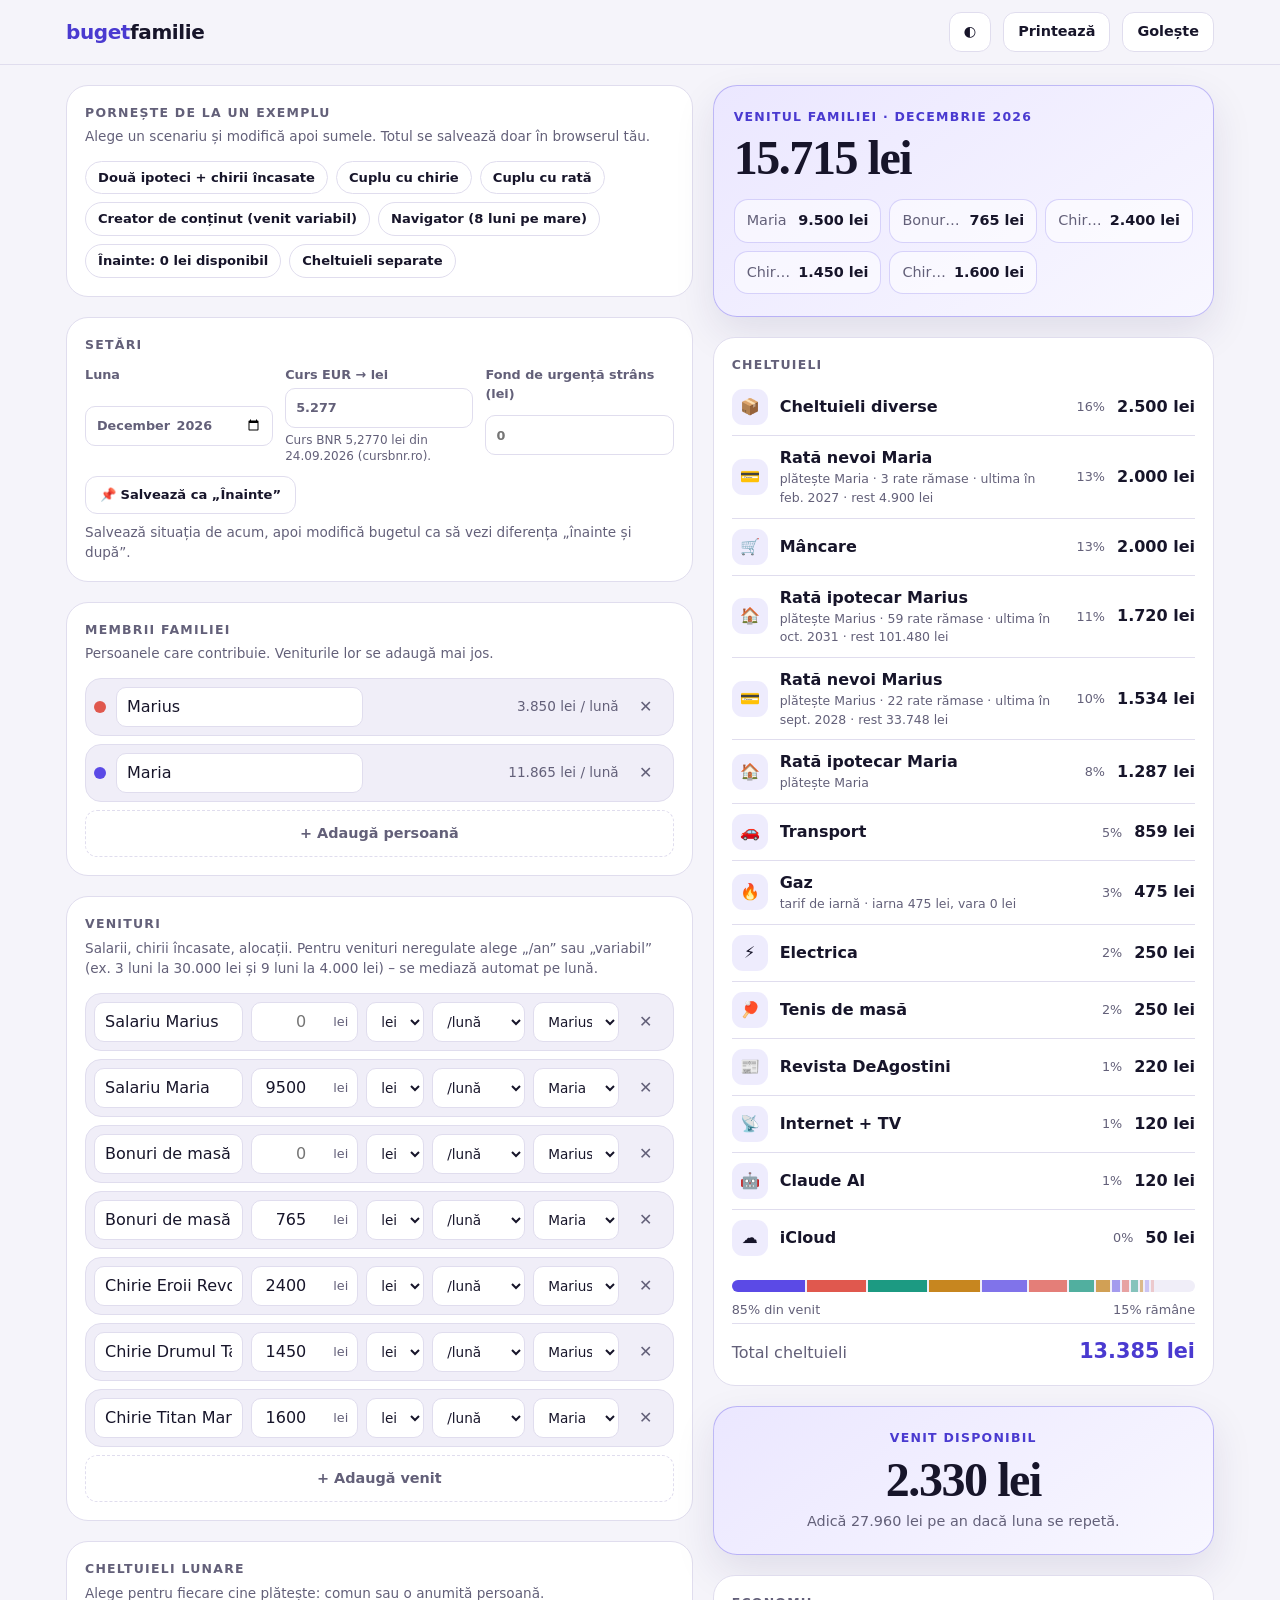
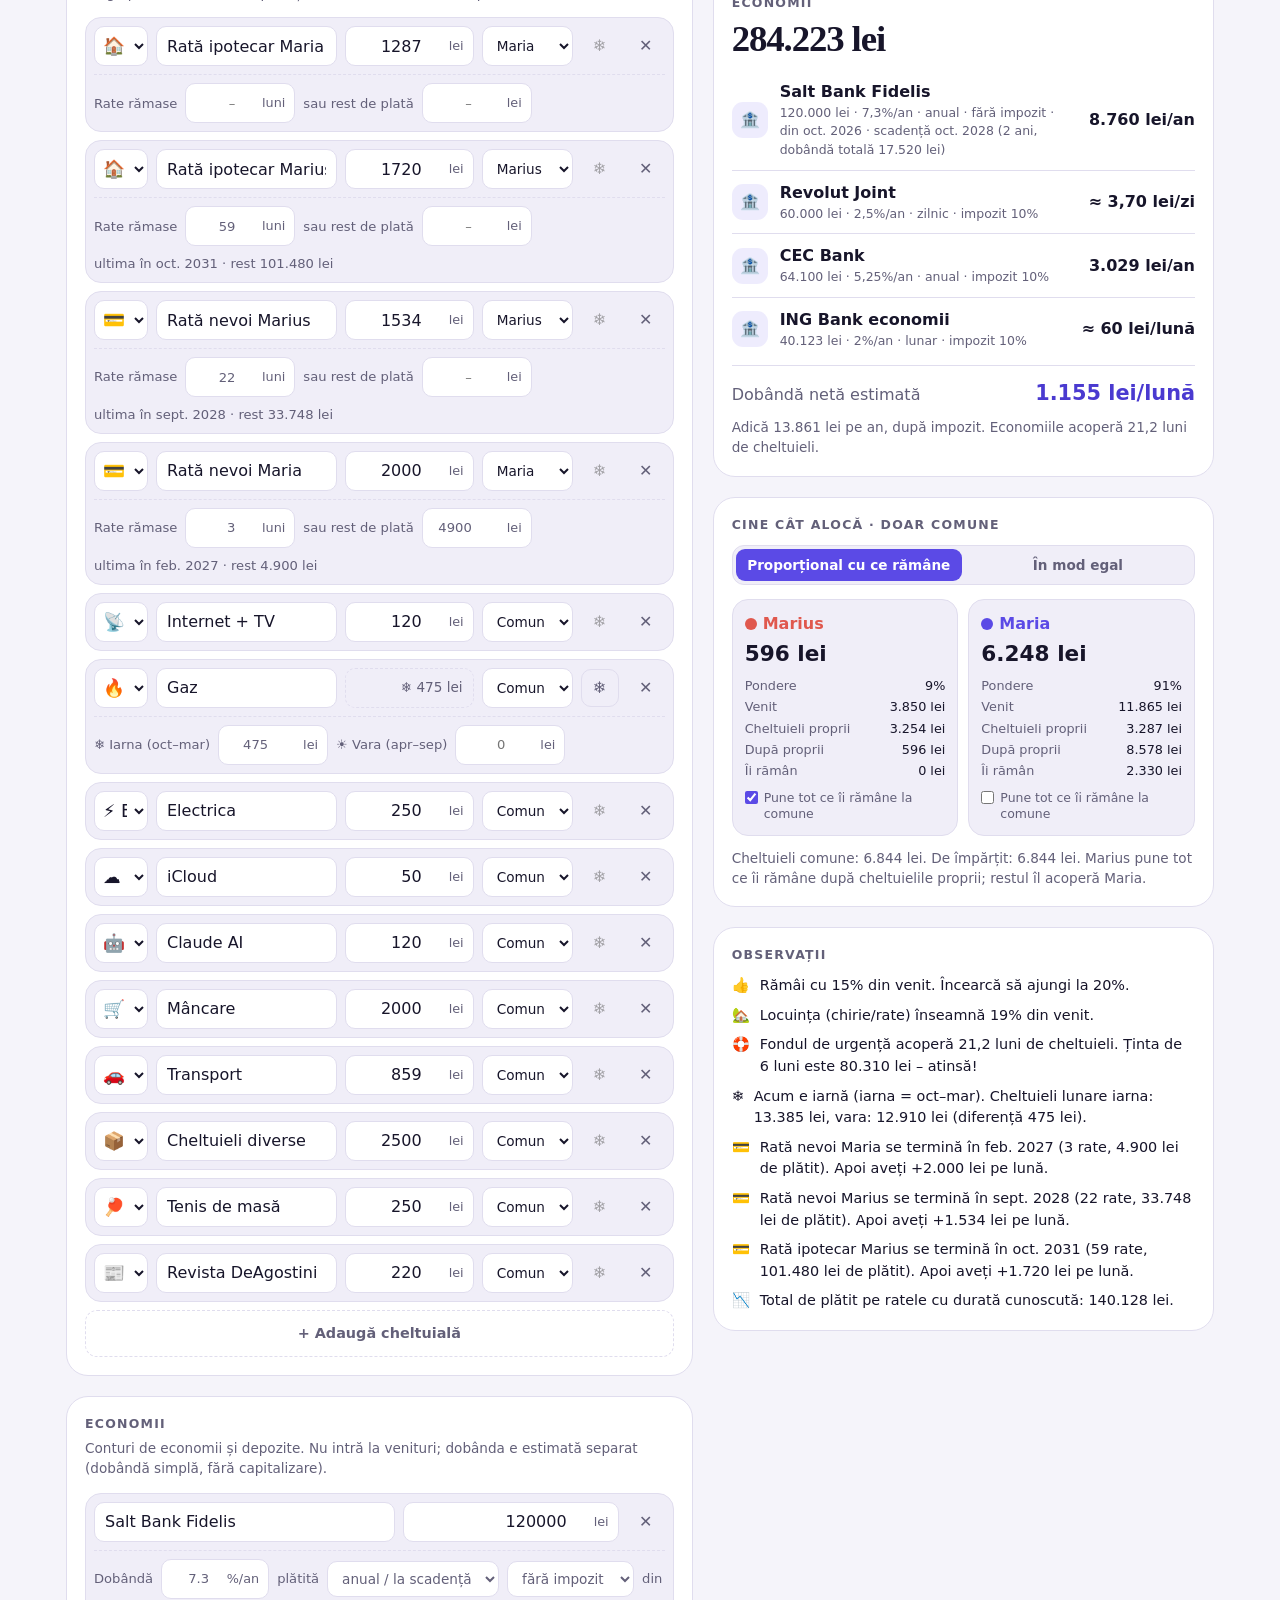
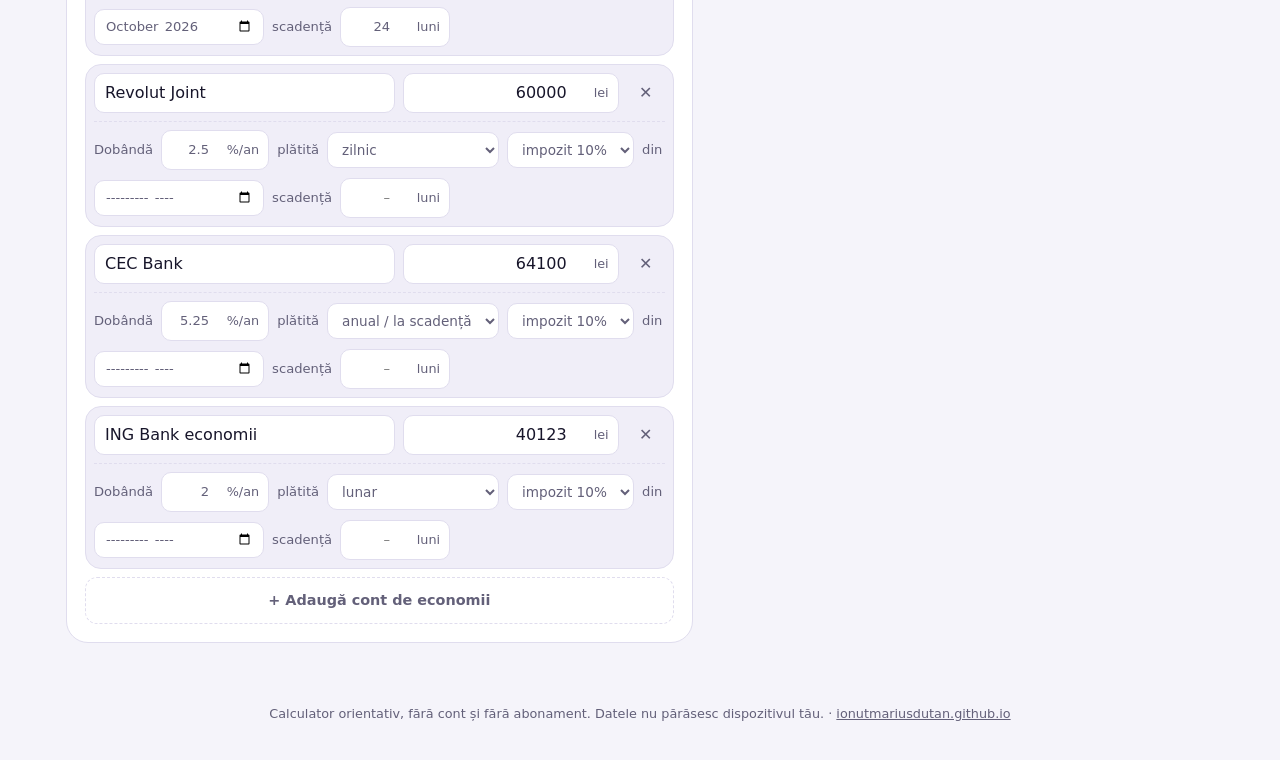
==== commit 1648a3fb: "Budget calculator: savings maturity (Fidelis 2 years) Savings accounts get an optional term in month" ====
--- a/buget/index.html
+++ b/buget/index.html
@@ -715,7 +715,7 @@
     (function () {
       "use strict";
 
-      var STORE_KEY = "buget-familie-v18";
+      var STORE_KEY = "buget-familie-v19";
       var COLORS = ["var(--p1)", "var(--p2)", "var(--p3)", "var(--p4)"];
       var ICONS = [
         ["🏠", "Locuință"], ["💡", "Utilități"], ["🛒", "Mâncare"], ["🚗", "Transport"],
@@ -750,7 +750,8 @@
           rateAuto: true,
           fund: p.fund || 0,
           savings: (p.savings || []).map(function (v) {
-            return { id: id(), label: v[0], amount: v[1], rate: v[2], payout: v[3] || "anual", tax: v[4] || 0, start: v[5] || "" };
+            return { id: id(), label: v[0], amount: v[1], rate: v[2], payout: v[3] || "anual", tax: v[4] || 0, start: v[5] || "",
+              term: v[6] || 0, termAt: v[5] || thisMonth() };
           }),
           baseline: null,
           split: "proportional",
@@ -784,7 +785,7 @@
           name: "Două ipoteci + chirii încasate",
           people: ["Marius", "Maria"],
           allIn: [0],
-          savings: [["Salt Bank Fidelis", 120000, 7.3, "anual", 0, "2026-10"],
+          savings: [["Salt Bank Fidelis", 120000, 7.3, "anual", 0, "2026-10", 24],
             ["Revolut Joint", 60000, 2.5, "zilnic", 10, ""],
             ["CEC Bank", 64100, 5.25, "anual", 10, ""],
             ["ING Bank economii", 40123, 2, "lunar", 10, ""]],
@@ -1032,7 +1033,13 @@
       // ---------- Economii ----------
       var PAYOUT = { zilnic: "zilnic", lunar: "lunar", anual: "anual" };
 
-      function savingActive(v) { return !v.start || monthIdx(state.month) >= monthIdx(v.start); }
+      // Scadența (term, în luni) se socotește de la luna de start, sau de la luna în care a fost introdusă.
+      function termStart(v) { return monthIdx(v.start || v.termAt || state.month); }
+      function maturityIdx(v) { return num(v.term) > 0 ? termStart(v) + Math.round(num(v.term)) : null; }
+      function savingMatured(v) { var m = maturityIdx(v); return m !== null && monthIdx(state.month) >= m; }
+      function savingActive(v) {
+        return (!v.start || monthIdx(state.month) >= monthIdx(v.start)) && !savingMatured(v);
+      }
 
       function savingYearNet(v) {
         return num(v.amount) * num(v.rate) / 100 * (1 - num(v.tax) / 100);
@@ -1190,6 +1197,14 @@
           var rateI = el("input", { type: "number", min: "0", step: "0.01", inputmode: "decimal", placeholder: "0", "aria-label": "Dobândă anuală pentru " + (v.label || "cont") });
           rateI.value = v.rate ? v.rate : "";
           rateI.addEventListener("input", function () { v.rate = rateI.value === "" ? 0 : num(rateI.value); update(); });
+          var termI = el("input", { type: "number", min: "0", step: "1", inputmode: "numeric", placeholder: "–", "aria-label": "Scadență în luni pentru " + (v.label || "cont") });
+          termI.value = num(v.term) ? v.term : "";
+          termI.addEventListener("input", function () {
+            v.term = termI.value === "" ? 0 : Math.round(num(termI.value));
+            if (!v.start) v.termAt = state.month || thisMonth();
+            update();
+          });
+          var termBox = el("div", { class: "amt", "data-cur": "luni" }, [termI]);
           var start = el("input", { type: "month", "aria-label": "Începe din" });
           start.value = v.start || "";
           start.addEventListener("input", function () { v.start = start.value; update(); });
@@ -1207,7 +1222,9 @@
               selectEl([["zilnic", "zilnic"], ["lunar", "lunar"], ["anual", "anual / la scadență"]], v.payout, function (x) { v.payout = x; update(); }, "small", "Cum se plătește dobânda"),
               selectEl([["0", "fără impozit"], ["10", "impozit 10%"]], String(num(v.tax)), function (x) { v.tax = num(x); update(); }, "small", "Impozit pe dobândă"),
               el("span", { text: "din" }),
-              start
+              start,
+              el("span", { text: "scadență" }),
+              termBox
             ])
           ]));
         });
@@ -1497,7 +1514,13 @@
           sv.forEach(function (v) {
             var parts = [String(num(v.rate)).replace(".", ",") + "%/an", PAYOUT[v.payout] || "anual",
               num(v.tax) ? "impozit " + num(v.tax) + "%" : "fără impozit"];
-            if (v.start) parts.push((savingActive(v) ? "din " : "începe în ") + monthName(monthIdx(v.start)));
+            if (v.start && monthIdx(state.month) < monthIdx(v.start)) parts.push("începe în " + monthName(monthIdx(v.start)));
+            else if (v.start) parts.push("din " + monthName(monthIdx(v.start)));
+            if (num(v.term) > 0) {
+              var yrs = num(v.term) / 12;
+              parts.push((savingMatured(v) ? "ajuns la scadență în " : "scadență ") + monthName(maturityIdx(v)) +
+                " (" + (Number.isInteger(yrs) ? yrs + (yrs === 1 ? " an" : " ani") : num(v.term) + " luni") + ", dobândă totală " + lei(savingYearNet(v) * num(v.term) / 12) + ")");
+            }
             var lbl = el("span", { class: "lbl", text: v.label || "Cont" });
             lbl.appendChild(el("span", { class: "sub", text: lei(num(v.amount)) + " · " + parts.join(" · ") }));
             sl.appendChild(el("div", { class: "list-line" }, [
@@ -1507,9 +1530,11 @@
             ]));
           });
           document.getElementById("savingsInterest").textContent = lei(yearNet / 12) + "/lună";
-          var pending = sv.filter(function (v) { return !savingActive(v); });
+          var pending = sv.filter(function (v) { return v.start && monthIdx(state.month) < monthIdx(v.start); });
+          var matured = sv.filter(savingMatured);
           var note = "Adică " + lei(yearNet) + " pe an, după impozit.";
           if (pending.length) note += " Nu include " + pending.map(function (v) { return v.label + " (din " + monthName(monthIdx(v.start)) + ")"; }).join(", ") + ".";
+          if (matured.length) note += " " + matured.map(function (v) { return v.label; }).join(", ") + " a ajuns la scadență și nu mai aduce dobândă.";
           if (expenseTotal > 0) note += " Economiile acoperă " + (savingsTotal / expenseTotal).toLocaleString("ro-RO", { maximumFractionDigits: 1 }) + " luni de cheltuieli.";
           document.getElementById("savingsNote").textContent = note;
         }
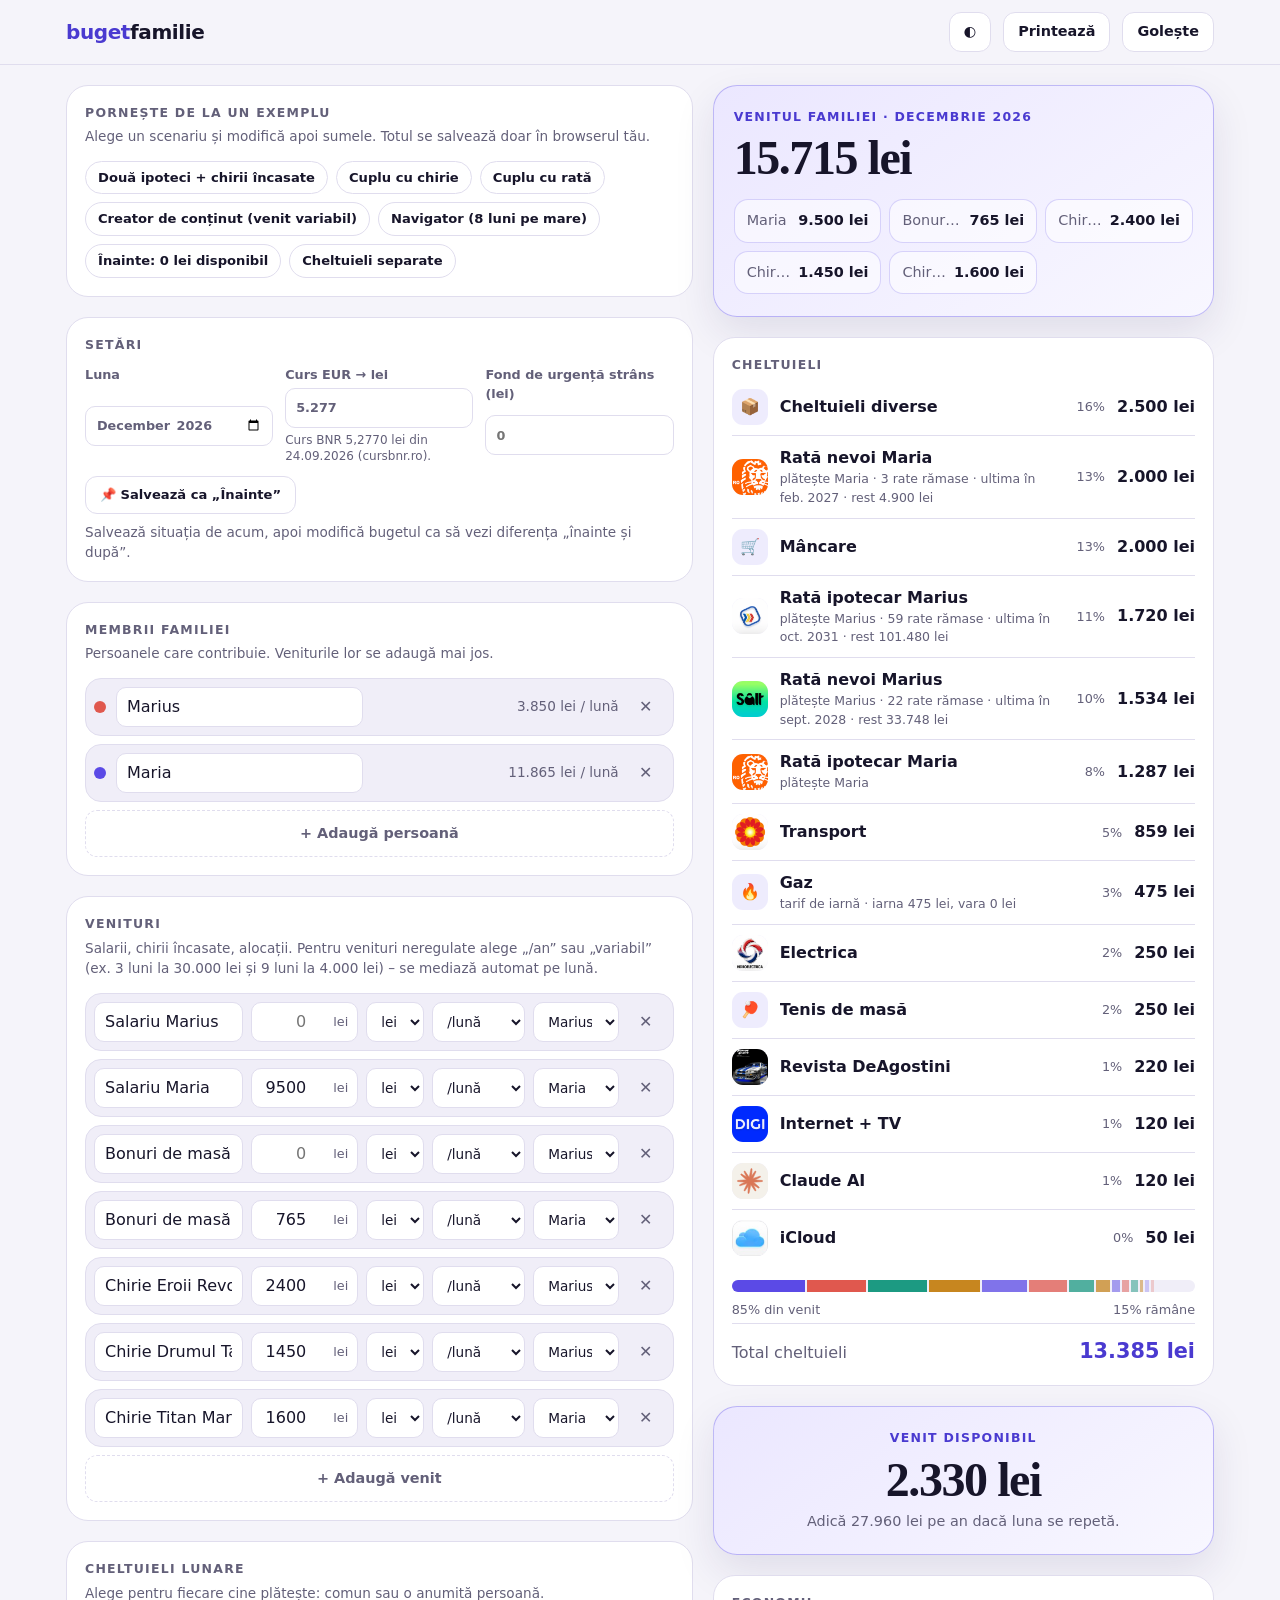
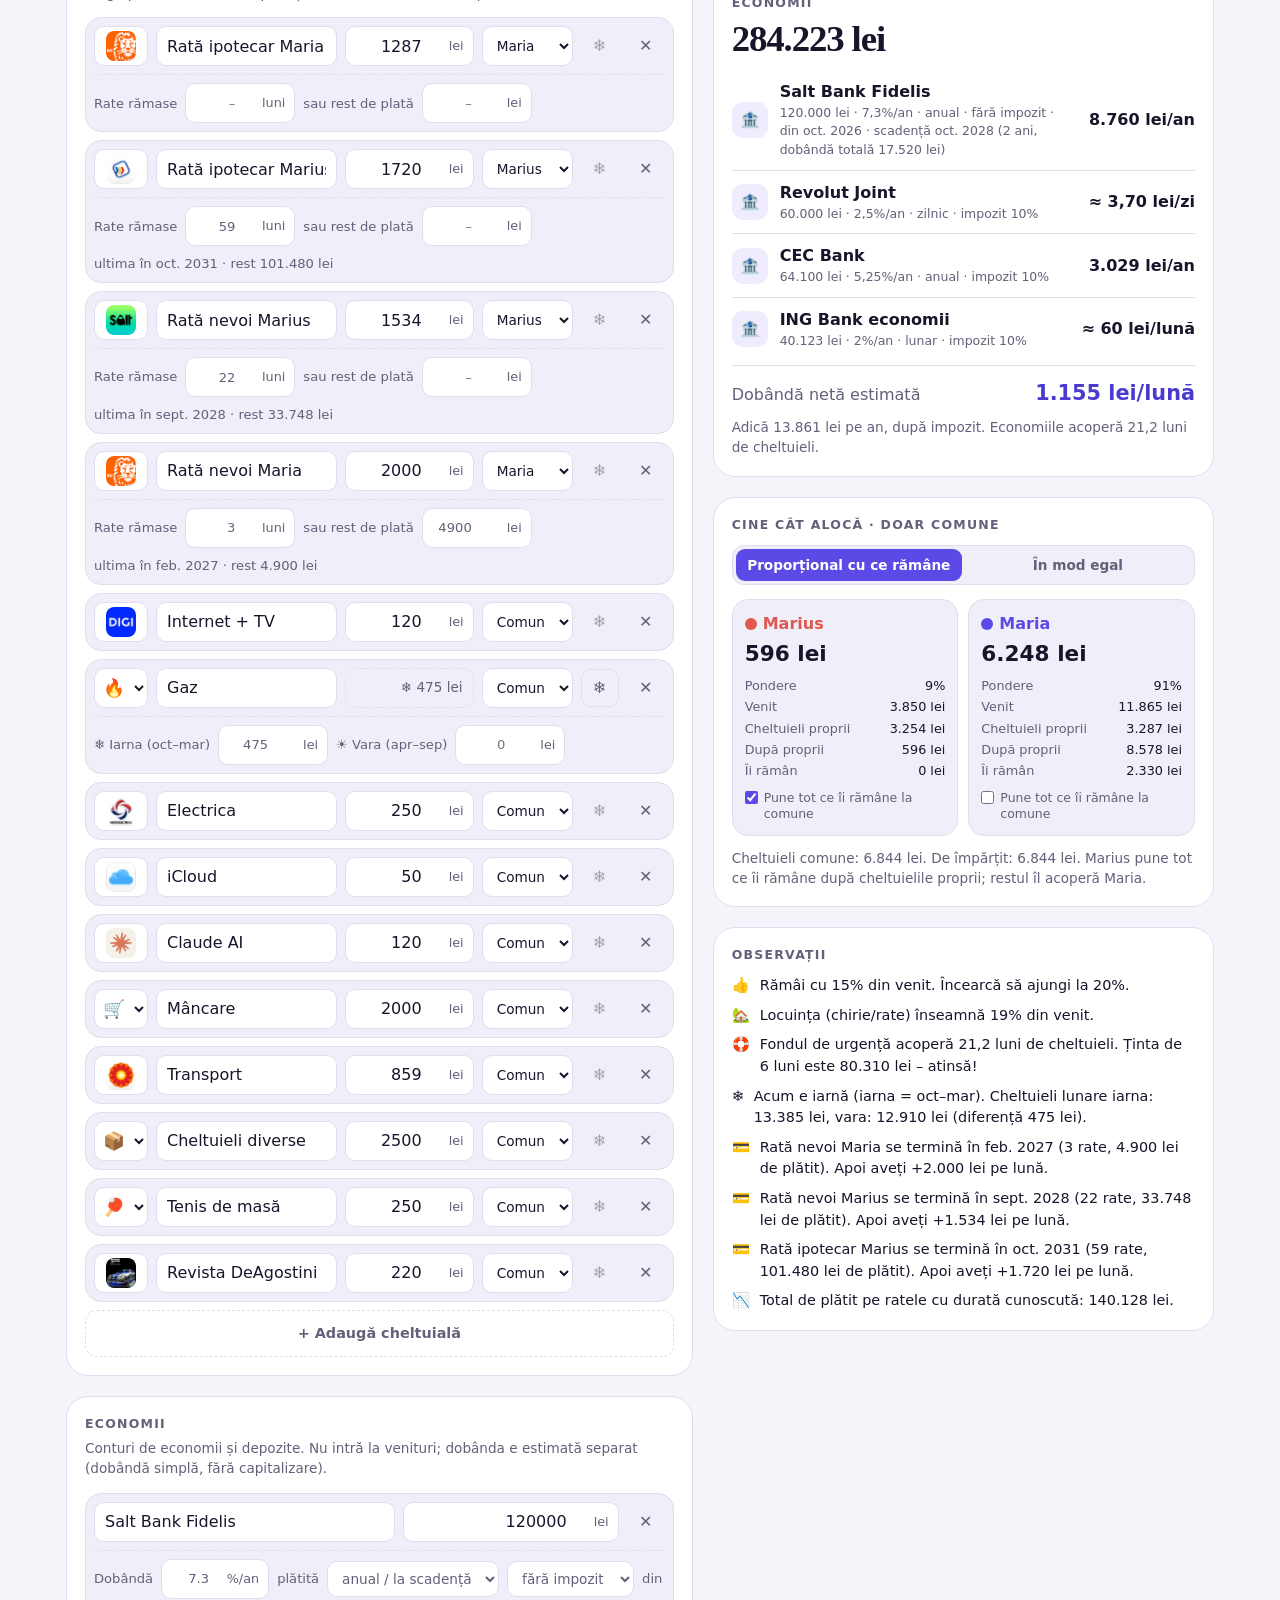
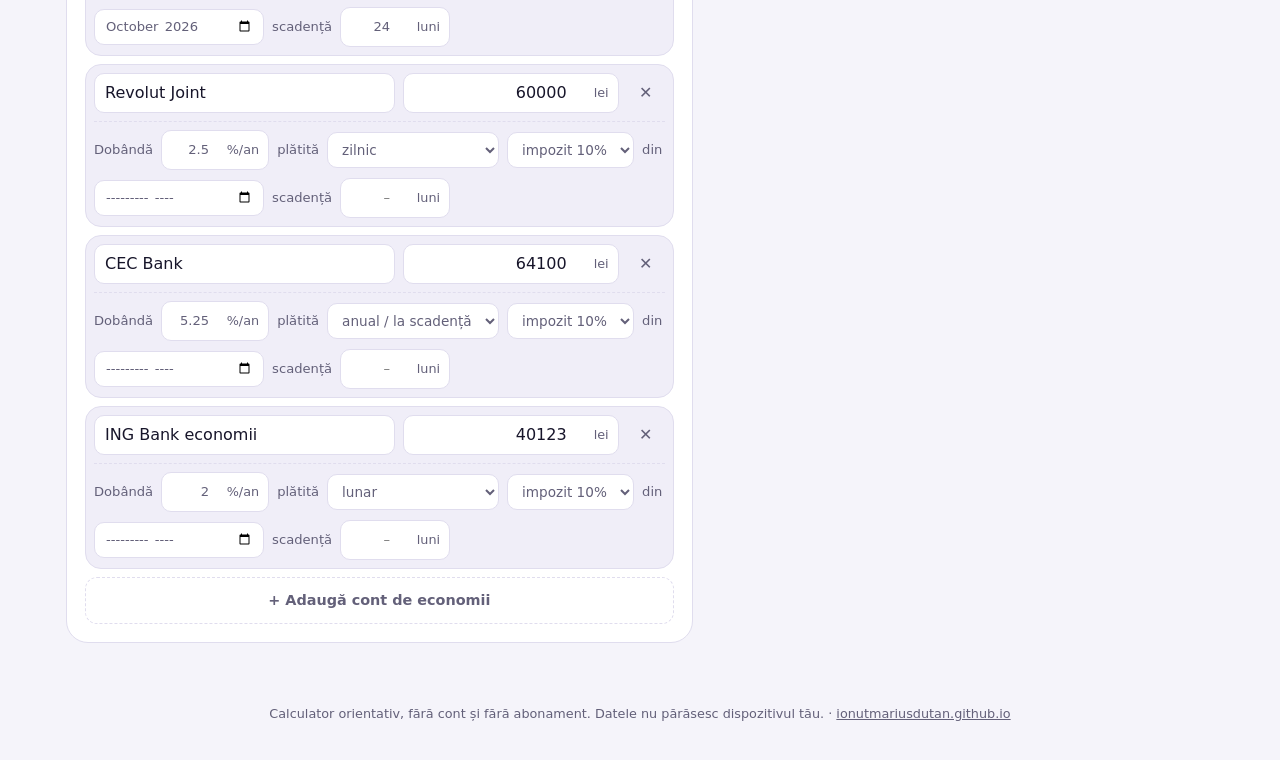
==== commit 088be4fd: "Budget calculator: brand icons for expenses Expenses can show an image icon instead of an emoji (cli" ====
--- a/buget/index.html
+++ b/buget/index.html
@@ -459,7 +459,14 @@
         display: grid;
         place-items: center;
         flex: none;
-      }
+        overflow: hidden;
+      }
+      .ico img, .img-icon img { width: 100%; height: 100%; object-fit: cover; display: block; }
+      .img-icon {
+        width: 54px; height: 40px; padding: 0 7px; border: 1px solid var(--line); border-radius: 10px;
+        background: var(--surface); cursor: pointer; display: grid; place-items: center;
+      }
+      .img-icon img { width: 30px; height: 30px; border-radius: 8px; }
 
       .list-line .lbl { flex: 1; min-width: 0; overflow: hidden; text-overflow: ellipsis; white-space: nowrap; font-weight: 600; }
       .list-line .sub { display: block; white-space: normal; font-size: 0.78rem; color: var(--muted); font-weight: 500; }
@@ -715,7 +722,7 @@
     (function () {
       "use strict";
 
-      var STORE_KEY = "buget-familie-v19";
+      var STORE_KEY = "buget-familie-v20";
       var COLORS = ["var(--p1)", "var(--p2)", "var(--p3)", "var(--p4)"];
       var ICONS = [
         ["🏠", "Locuință"], ["💡", "Utilități"], ["🛒", "Mâncare"], ["🚗", "Transport"],
@@ -766,7 +773,7 @@
           }),
           expenses: p.expenses.map(function (e) {
             return {
-              id: id(), icon: e[0], label: e[1], amount: e[2],
+              id: id(), icon: e[0], label: e[1], amount: e[2], img: (p.images || {})[e[1]] || "",
               payer: typeof e[3] === "number" ? people[e[3]].id : "comun",
               left: e[4] || 0,
               leftAt: thisMonth(),
@@ -785,6 +792,12 @@
           name: "Două ipoteci + chirii încasate",
           people: ["Marius", "Maria"],
           allIn: [0],
+          images: {
+            "Rată ipotecar Marius": "icons/exim.png", "Rată nevoi Marius": "icons/salt.png",
+            "Rată ipotecar Maria": "icons/ing.png", "Rată nevoi Maria": "icons/ing.png",
+            "Transport": "icons/rompetrol.png", "iCloud": "icons/icloud.png", "Internet + TV": "icons/digi.png",
+            "Electrica": "icons/ihidro.png", "Claude AI": "icons/claude.svg", "Revista DeAgostini": "icons/deagostini.png"
+          },
           savings: [["Salt Bank Fidelis", 120000, 7.3, "anual", 0, "2026-10", 24],
             ["Revolut Joint", 60000, 2.5, "zilnic", 10, ""],
             ["CEC Bank", 64100, 5.25, "anual", 10, ""],
@@ -1116,7 +1129,13 @@
         if (!state.expenses.length) ee.appendChild(el("p", { class: "empty", text: "Nicio cheltuială adăugată." }));
         var iconOpts = ICONS.map(function (x) { return [x[0], x[0] + " " + x[1]]; });
         state.expenses.forEach(function (ex) {
-          var icon = selectEl(iconOpts, ex.icon, function (v) { ex.icon = v; renderEditor(); update(); }, "emoji", "Pictogramă");
+          var icon = ex.img
+            ? el("button", {
+                type: "button", class: "img-icon", title: "Pictogramă personalizată – apasă ca să alegi un emoji",
+                "aria-label": "Înlocuiește pictograma cu un emoji",
+                onclick: function () { ex.img = ""; renderEditor(); update(); }
+              }, [el("img", { src: ex.img, alt: "" })])
+            : selectEl(iconOpts, ex.icon, function (v) { ex.icon = v; renderEditor(); update(); }, "emoji", "Pictogramă");
           var name = textInput(ex, "label", "ex. Mâncare", "Denumire cheltuială");
           var wasLoan = isLoan(ex);
           name.addEventListener("change", function () { if (isLoan(ex) !== wasLoan) renderEditor(); });
@@ -1359,7 +1378,9 @@
           if (e.seasonal) subs.push((isWinter() ? "tarif de iarnă" : "tarif de vară") + " · iarna " + lei(num(e.winter.amount)) + ", vara " + lei(num(e.summer.amount)));
           if (subs.length) lbl.appendChild(el("span", { class: "sub", text: subs.join(" · ") }));
           list.appendChild(el("div", { class: "list-line" }, [
-            el("span", { class: "ico", text: e.icon || "📦", "aria-hidden": "true" }),
+            e.img
+              ? el("span", { class: "ico", "aria-hidden": "true" }, [el("img", { src: e.img, alt: "" })])
+              : el("span", { class: "ico", text: e.icon || "📦", "aria-hidden": "true" }),
             lbl,
             el("span", { class: "pct num", text: pct + "%" }),
             el("span", { class: "val num", text: lei(expAmount(e)) })
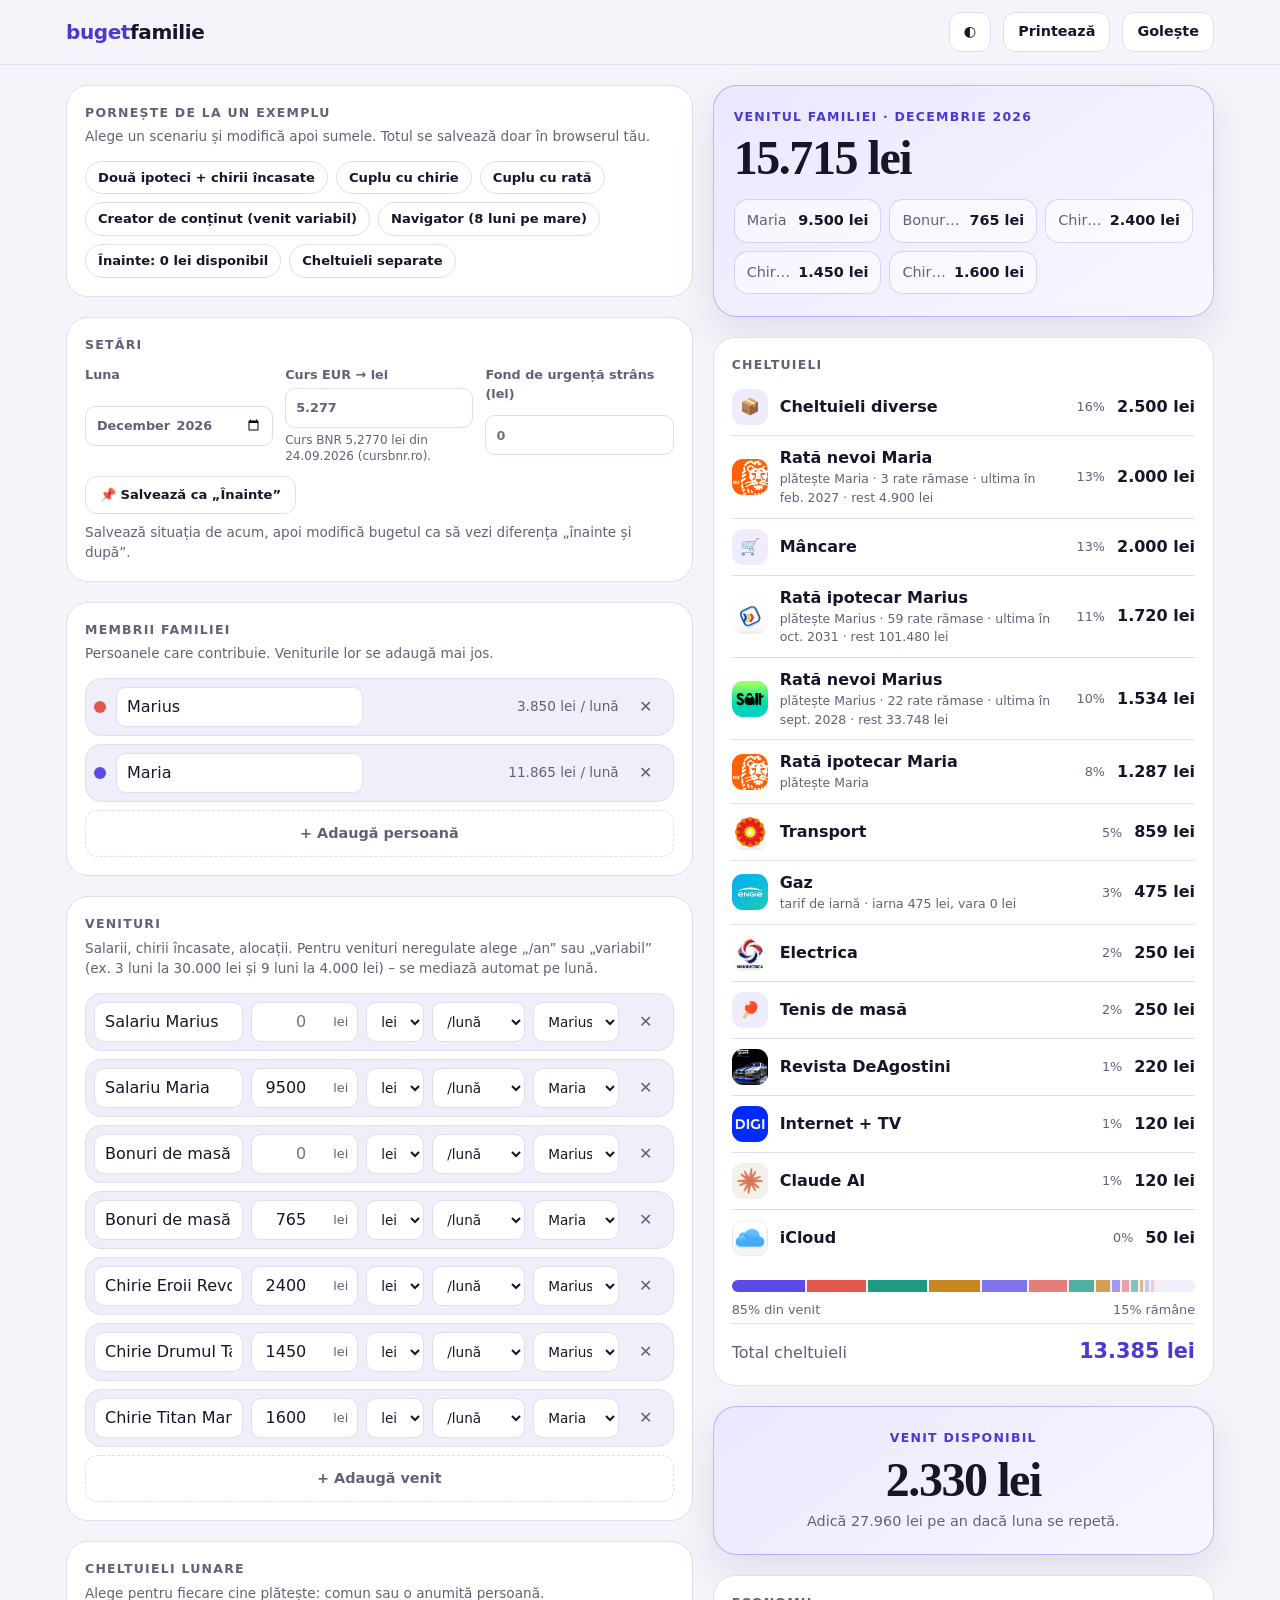
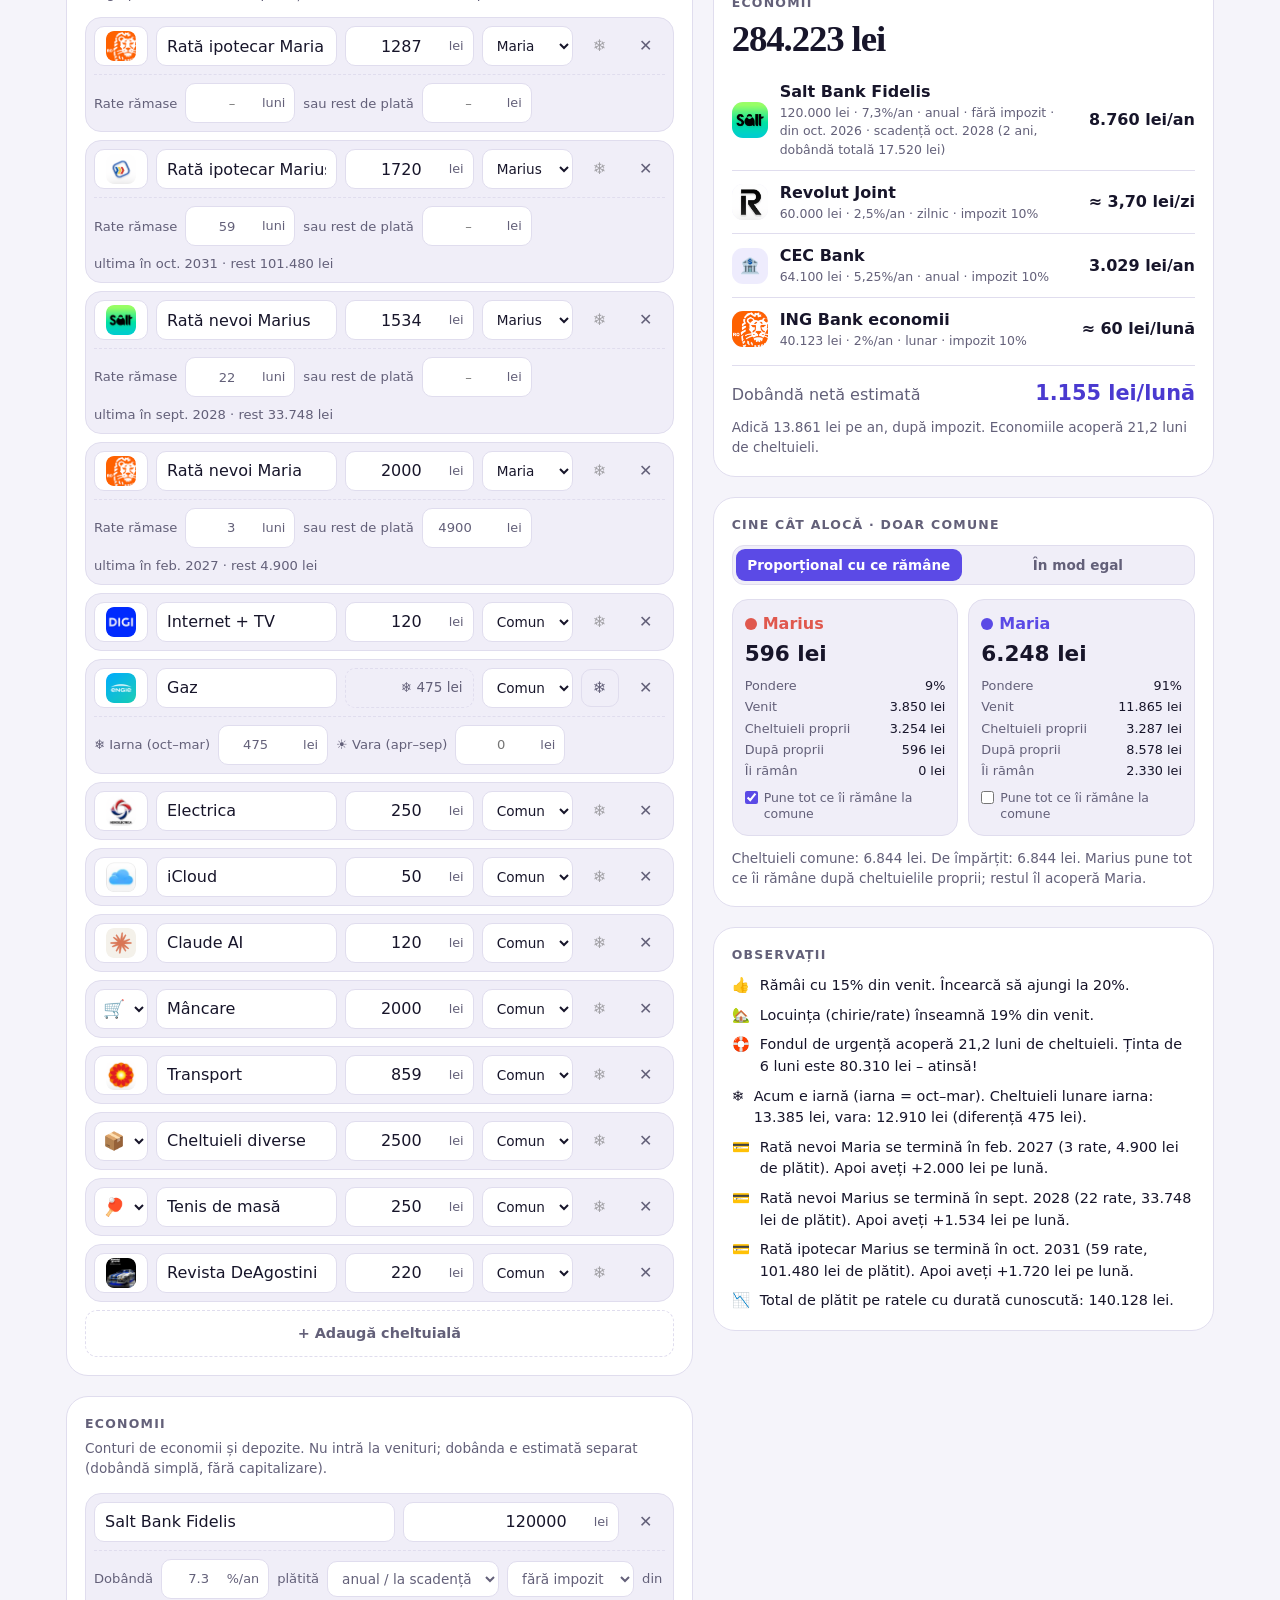
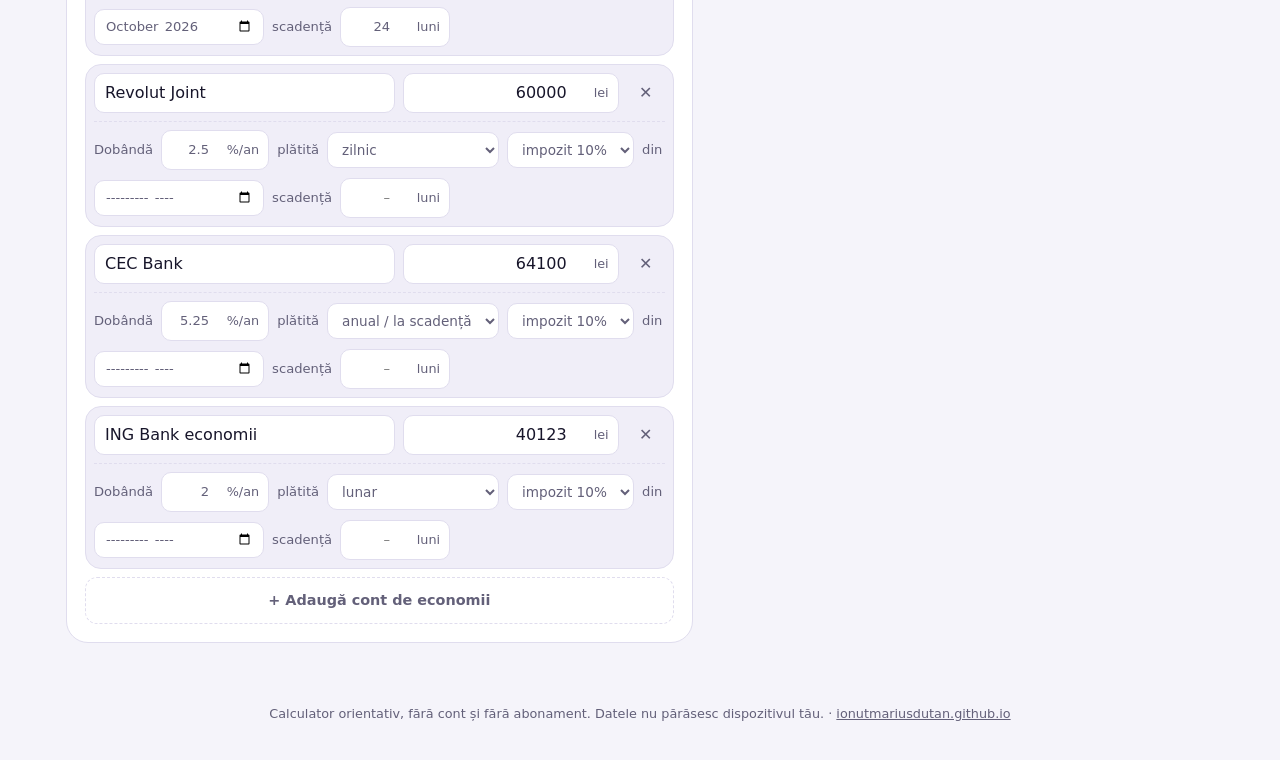
==== commit 052285af: "Budget calculator: Engie icon for gas, bank icons for savings Co-Authored-By: Claude Opus 5.5 <norep" ====
--- a/buget/index.html
+++ b/buget/index.html
@@ -483,7 +483,8 @@
         color: var(--muted);
       }
 
-      .total-line b { color: var(--accent-ink); font-size: 1.3rem; }
+      .total-line { gap: 12px; }
+      .total-line b { color: var(--accent-ink); font-size: 1.3rem; white-space: nowrap; }
 
       .stack {
         display: flex;
@@ -722,7 +723,7 @@
     (function () {
       "use strict";
 
-      var STORE_KEY = "buget-familie-v20";
+      var STORE_KEY = "buget-familie-v21";
       var COLORS = ["var(--p1)", "var(--p2)", "var(--p3)", "var(--p4)"];
       var ICONS = [
         ["🏠", "Locuință"], ["💡", "Utilități"], ["🛒", "Mâncare"], ["🚗", "Transport"],
@@ -758,7 +759,7 @@
           fund: p.fund || 0,
           savings: (p.savings || []).map(function (v) {
             return { id: id(), label: v[0], amount: v[1], rate: v[2], payout: v[3] || "anual", tax: v[4] || 0, start: v[5] || "",
-              term: v[6] || 0, termAt: v[5] || thisMonth() };
+              term: v[6] || 0, termAt: v[5] || thisMonth(), img: v[7] || "" };
           }),
           baseline: null,
           split: "proportional",
@@ -796,12 +797,12 @@
             "Rată ipotecar Marius": "icons/exim.png", "Rată nevoi Marius": "icons/salt.png",
             "Rată ipotecar Maria": "icons/ing.png", "Rată nevoi Maria": "icons/ing.png",
             "Transport": "icons/rompetrol.png", "iCloud": "icons/icloud.png", "Internet + TV": "icons/digi.png",
-            "Electrica": "icons/ihidro.png", "Claude AI": "icons/claude.svg", "Revista DeAgostini": "icons/deagostini.png"
+            "Electrica": "icons/ihidro.png", "Gaz": "icons/engie.png", "Claude AI": "icons/claude.svg", "Revista DeAgostini": "icons/deagostini.png"
           },
-          savings: [["Salt Bank Fidelis", 120000, 7.3, "anual", 0, "2026-10", 24],
-            ["Revolut Joint", 60000, 2.5, "zilnic", 10, ""],
+          savings: [["Salt Bank Fidelis", 120000, 7.3, "anual", 0, "2026-10", 24, "icons/salt.png"],
+            ["Revolut Joint", 60000, 2.5, "zilnic", 10, "", 0, "icons/revolut.png"],
             ["CEC Bank", 64100, 5.25, "anual", 10, ""],
-            ["ING Bank economii", 40123, 2, "lunar", 10, ""]],
+            ["ING Bank economii", 40123, 2, "lunar", 10, "", 0, "icons/ing.png"]],
           incomes: [["Salariu Marius", 0, "luna", "RON", 0], ["Salariu Maria", 9500, "luna", "RON", 1],
             ["Bonuri de masă Marius", 0, "luna", "RON", 0],
             ["Bonuri de masă Maria", 765, "luna", "RON", 1],
@@ -1545,7 +1546,9 @@
             var lbl = el("span", { class: "lbl", text: v.label || "Cont" });
             lbl.appendChild(el("span", { class: "sub", text: lei(num(v.amount)) + " · " + parts.join(" · ") }));
             sl.appendChild(el("div", { class: "list-line" }, [
-              el("span", { class: "ico", text: "🏦", "aria-hidden": "true" }),
+              v.img
+                ? el("span", { class: "ico", "aria-hidden": "true" }, [el("img", { src: v.img, alt: "" })])
+                : el("span", { class: "ico", text: "🏦", "aria-hidden": "true" }),
               lbl,
               el("span", { class: "val num", style: savingActive(v) ? "" : "color:var(--muted)", text: savingText(v) })
             ]));
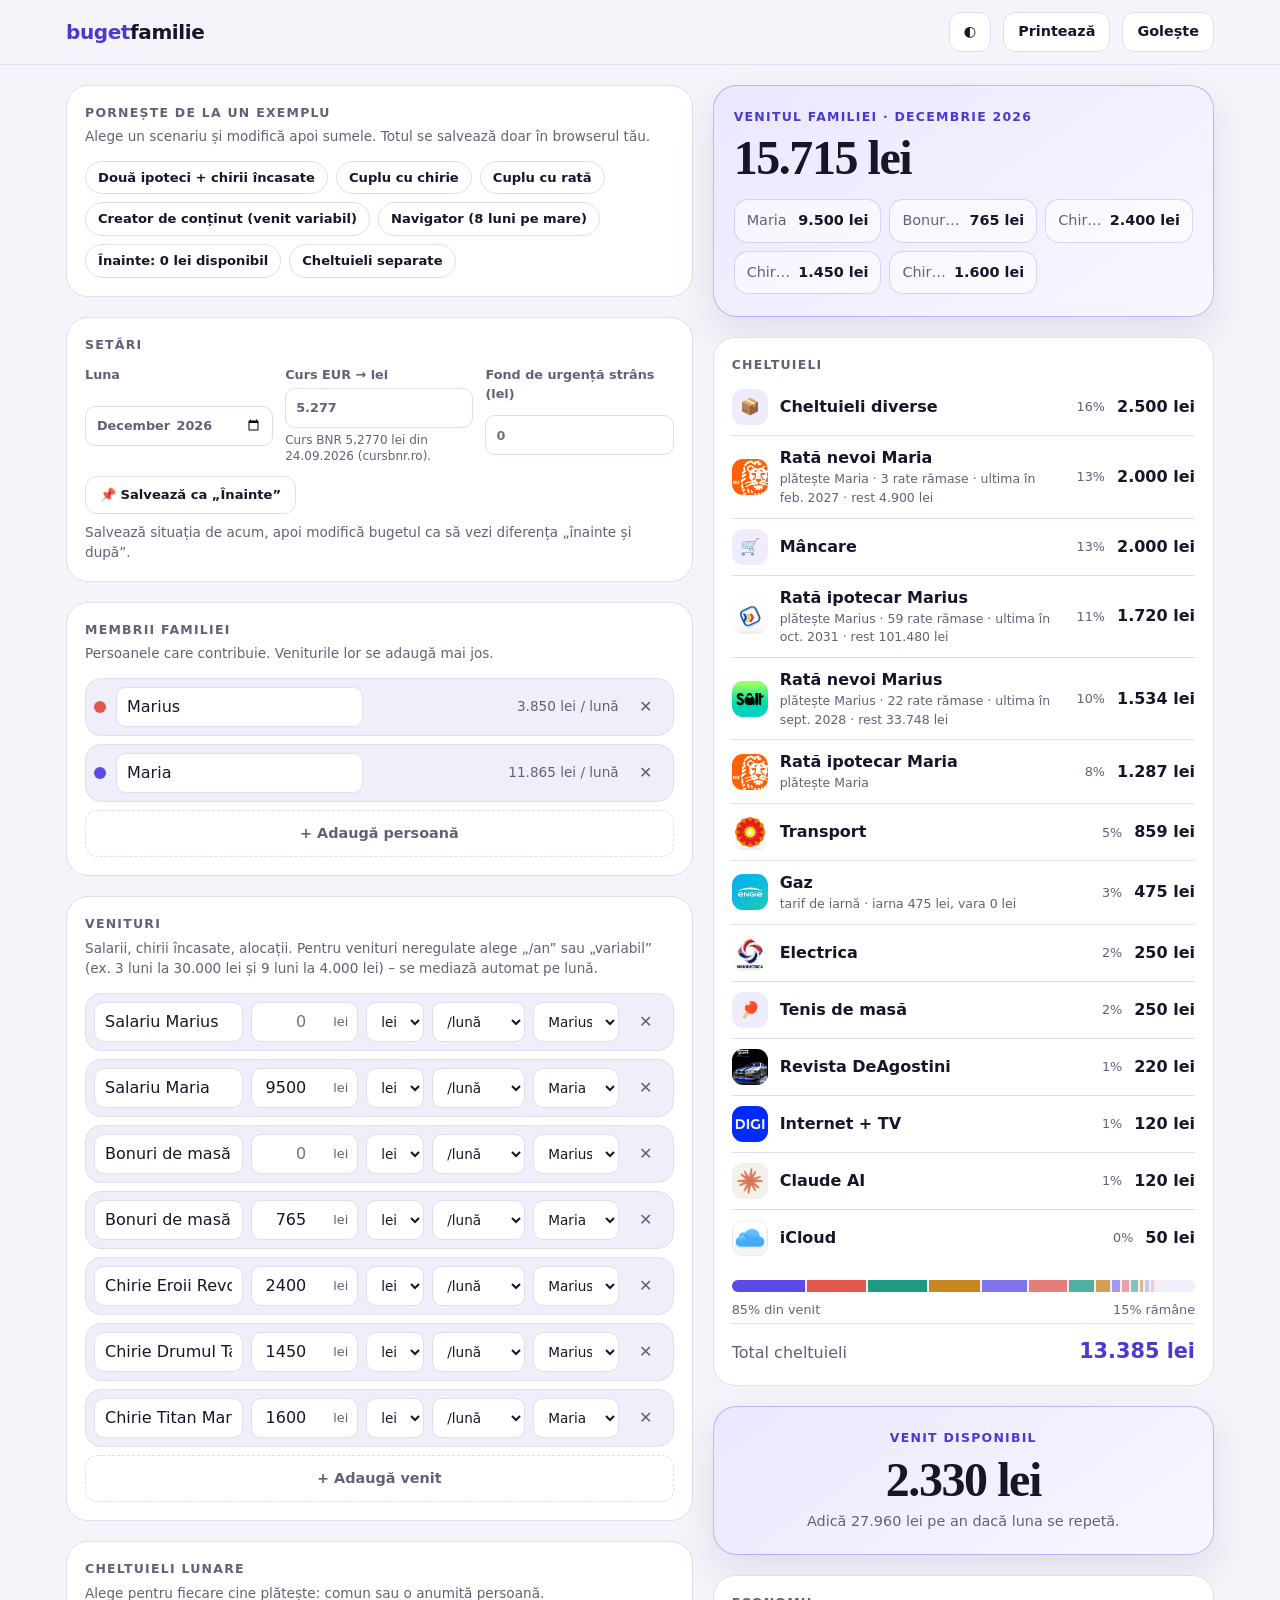
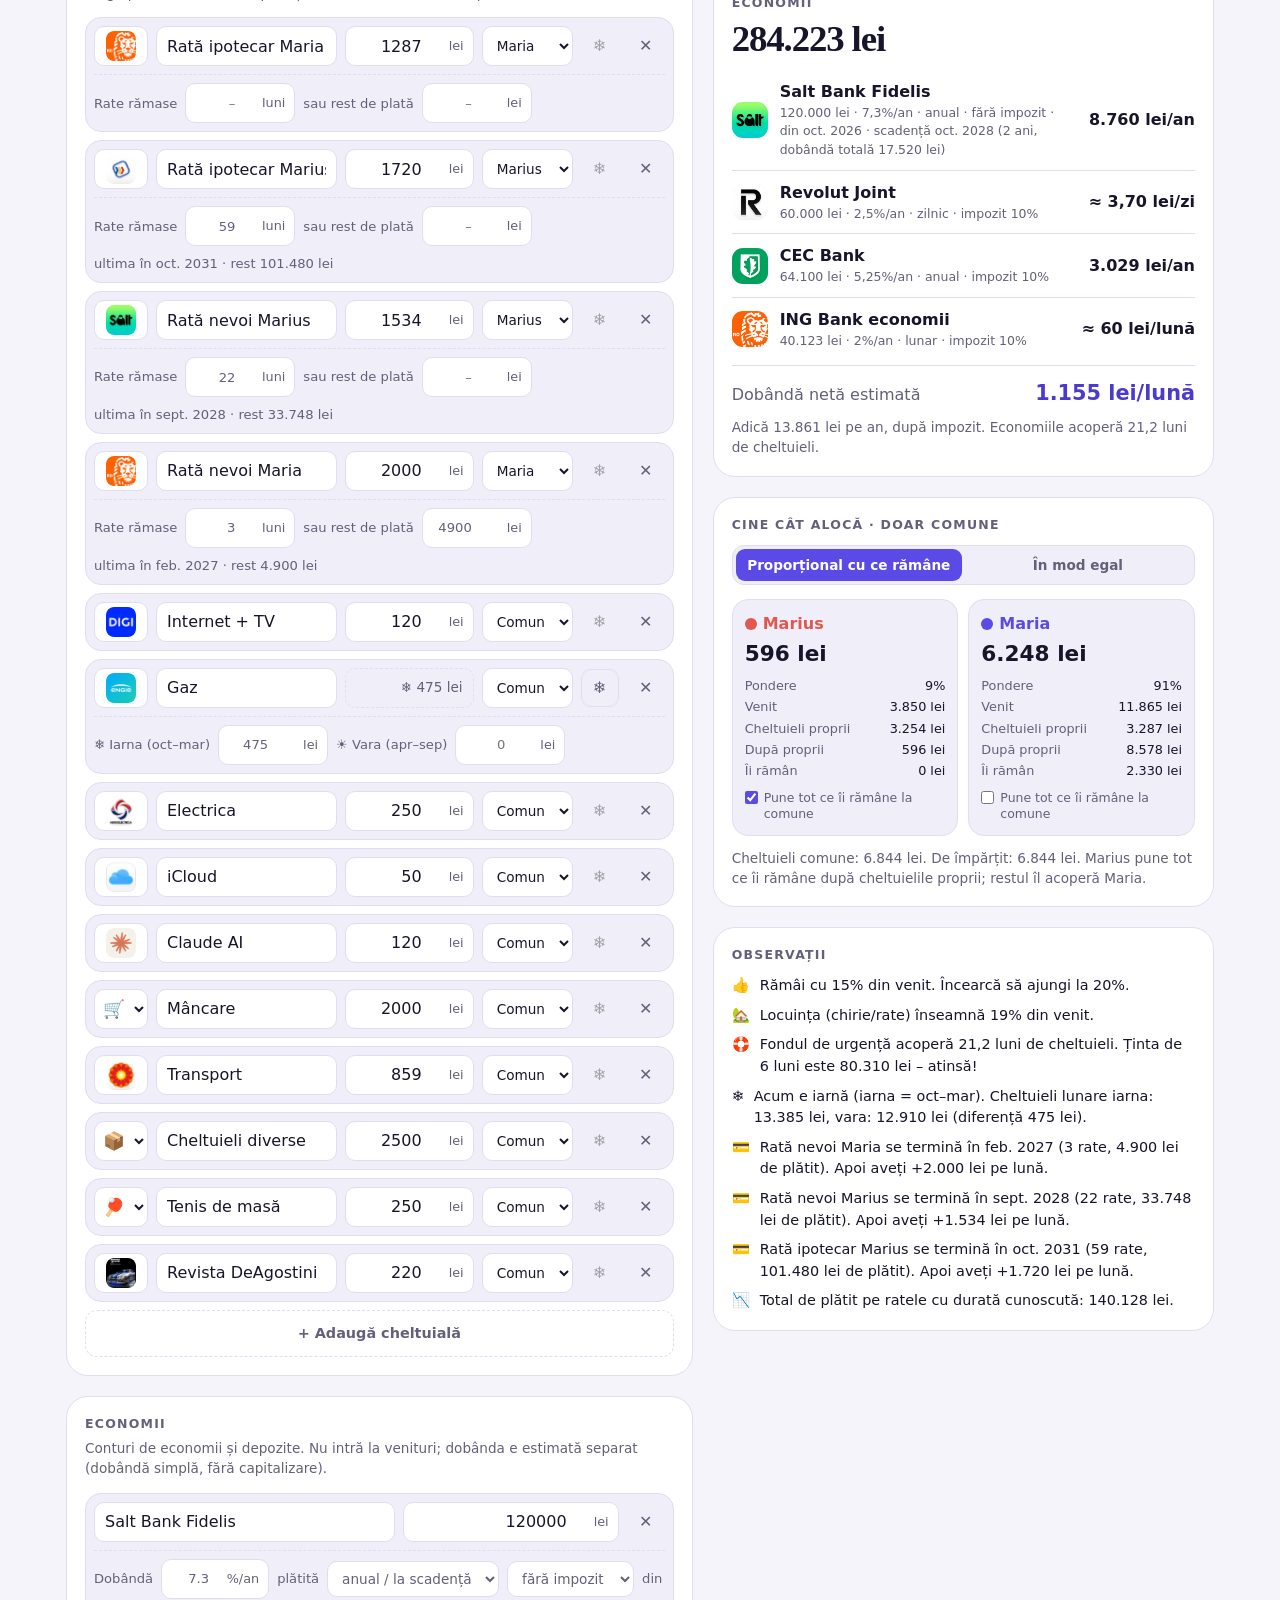
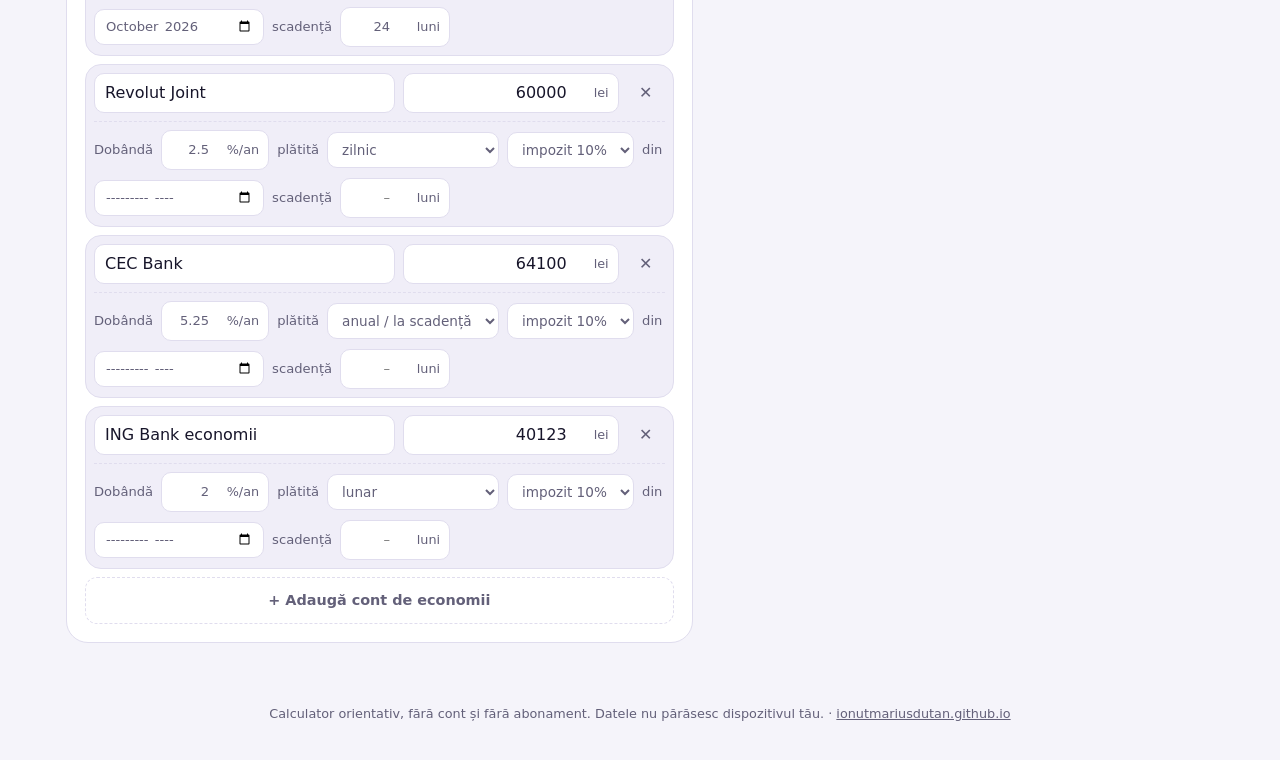
==== commit 49893677: "Budget calculator: CEC icon for the CEC Bank savings account Co-Authored-By: Claude Opus 5.5 <norepl" ====
--- a/buget/index.html
+++ b/buget/index.html
@@ -723,7 +723,7 @@
     (function () {
       "use strict";
 
-      var STORE_KEY = "buget-familie-v21";
+      var STORE_KEY = "buget-familie-v22";
       var COLORS = ["var(--p1)", "var(--p2)", "var(--p3)", "var(--p4)"];
       var ICONS = [
         ["🏠", "Locuință"], ["💡", "Utilități"], ["🛒", "Mâncare"], ["🚗", "Transport"],
@@ -801,7 +801,7 @@
           },
           savings: [["Salt Bank Fidelis", 120000, 7.3, "anual", 0, "2026-10", 24, "icons/salt.png"],
             ["Revolut Joint", 60000, 2.5, "zilnic", 10, "", 0, "icons/revolut.png"],
-            ["CEC Bank", 64100, 5.25, "anual", 10, ""],
+            ["CEC Bank", 64100, 5.25, "anual", 10, "", 0, "icons/cec.png"],
             ["ING Bank economii", 40123, 2, "lunar", 10, "", 0, "icons/ing.png"]],
           incomes: [["Salariu Marius", 0, "luna", "RON", 0], ["Salariu Maria", 9500, "luna", "RON", 1],
             ["Bonuri de masă Marius", 0, "luna", "RON", 0],
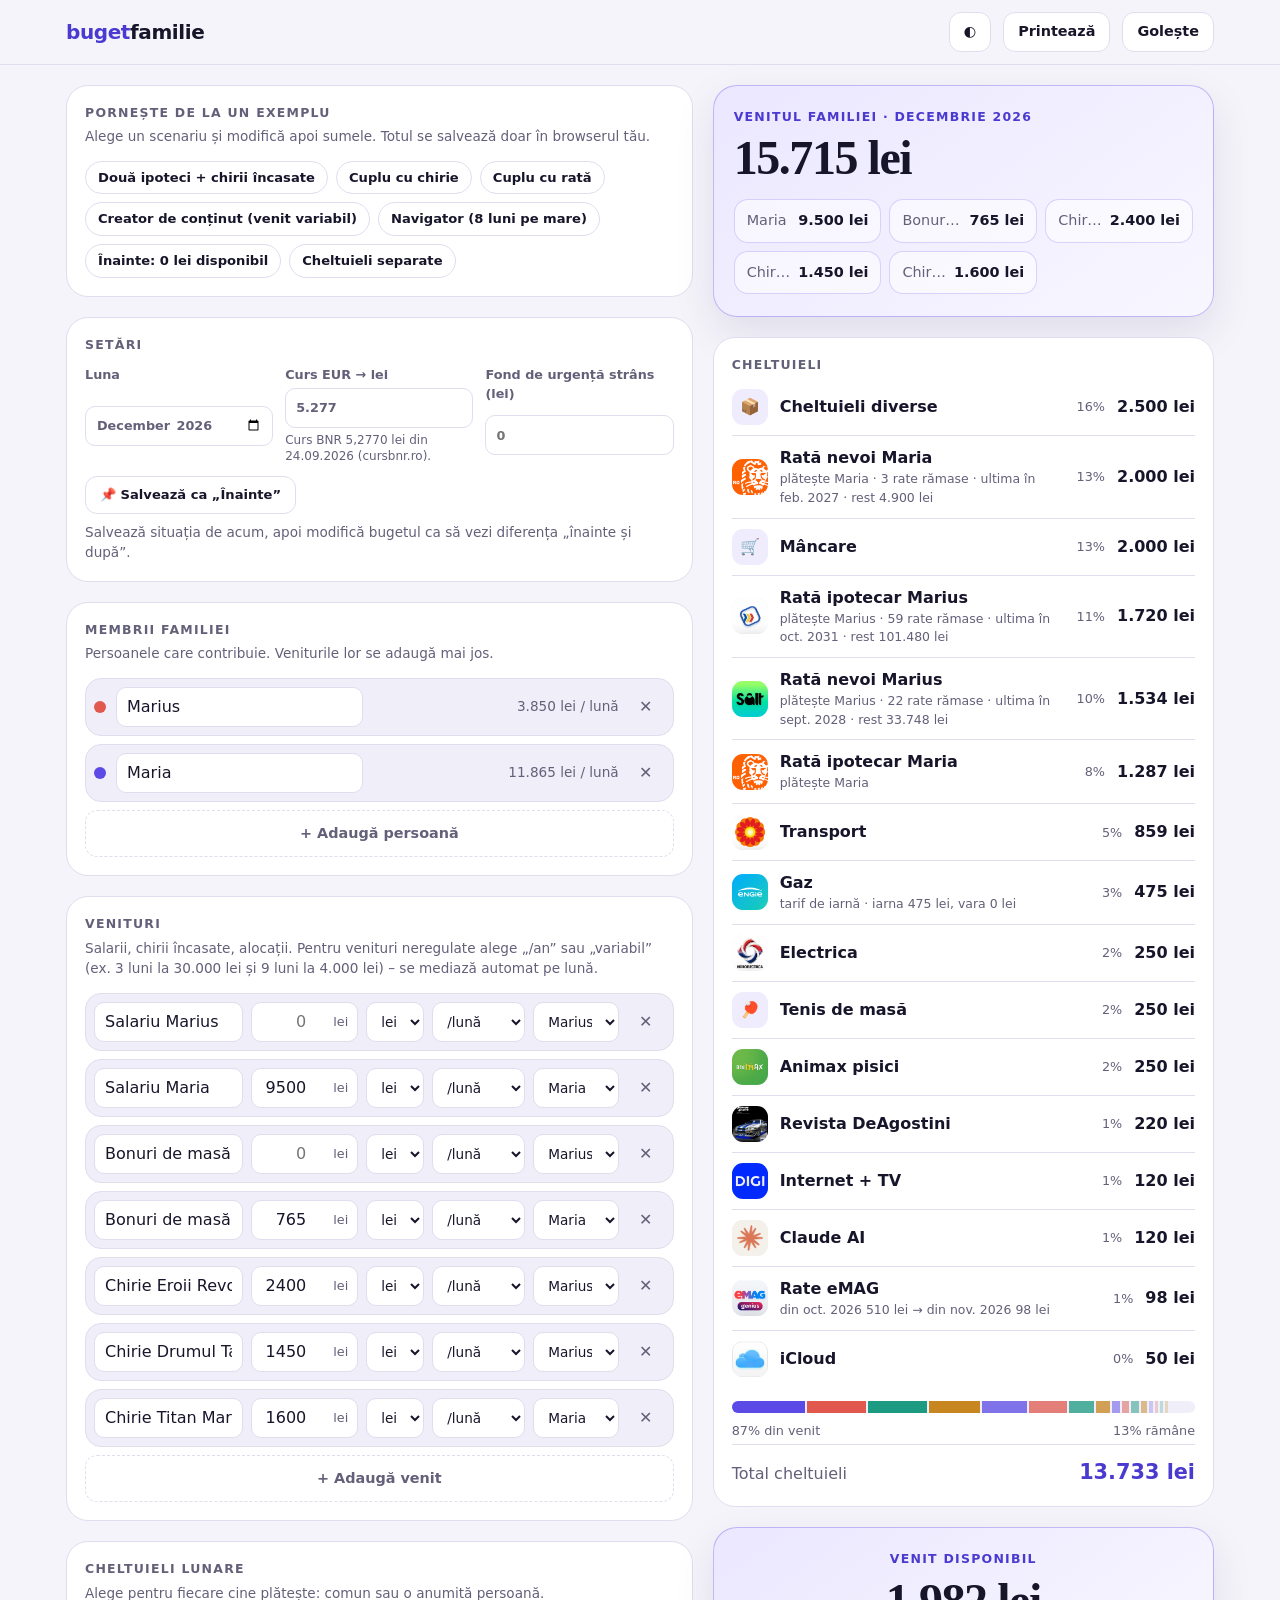
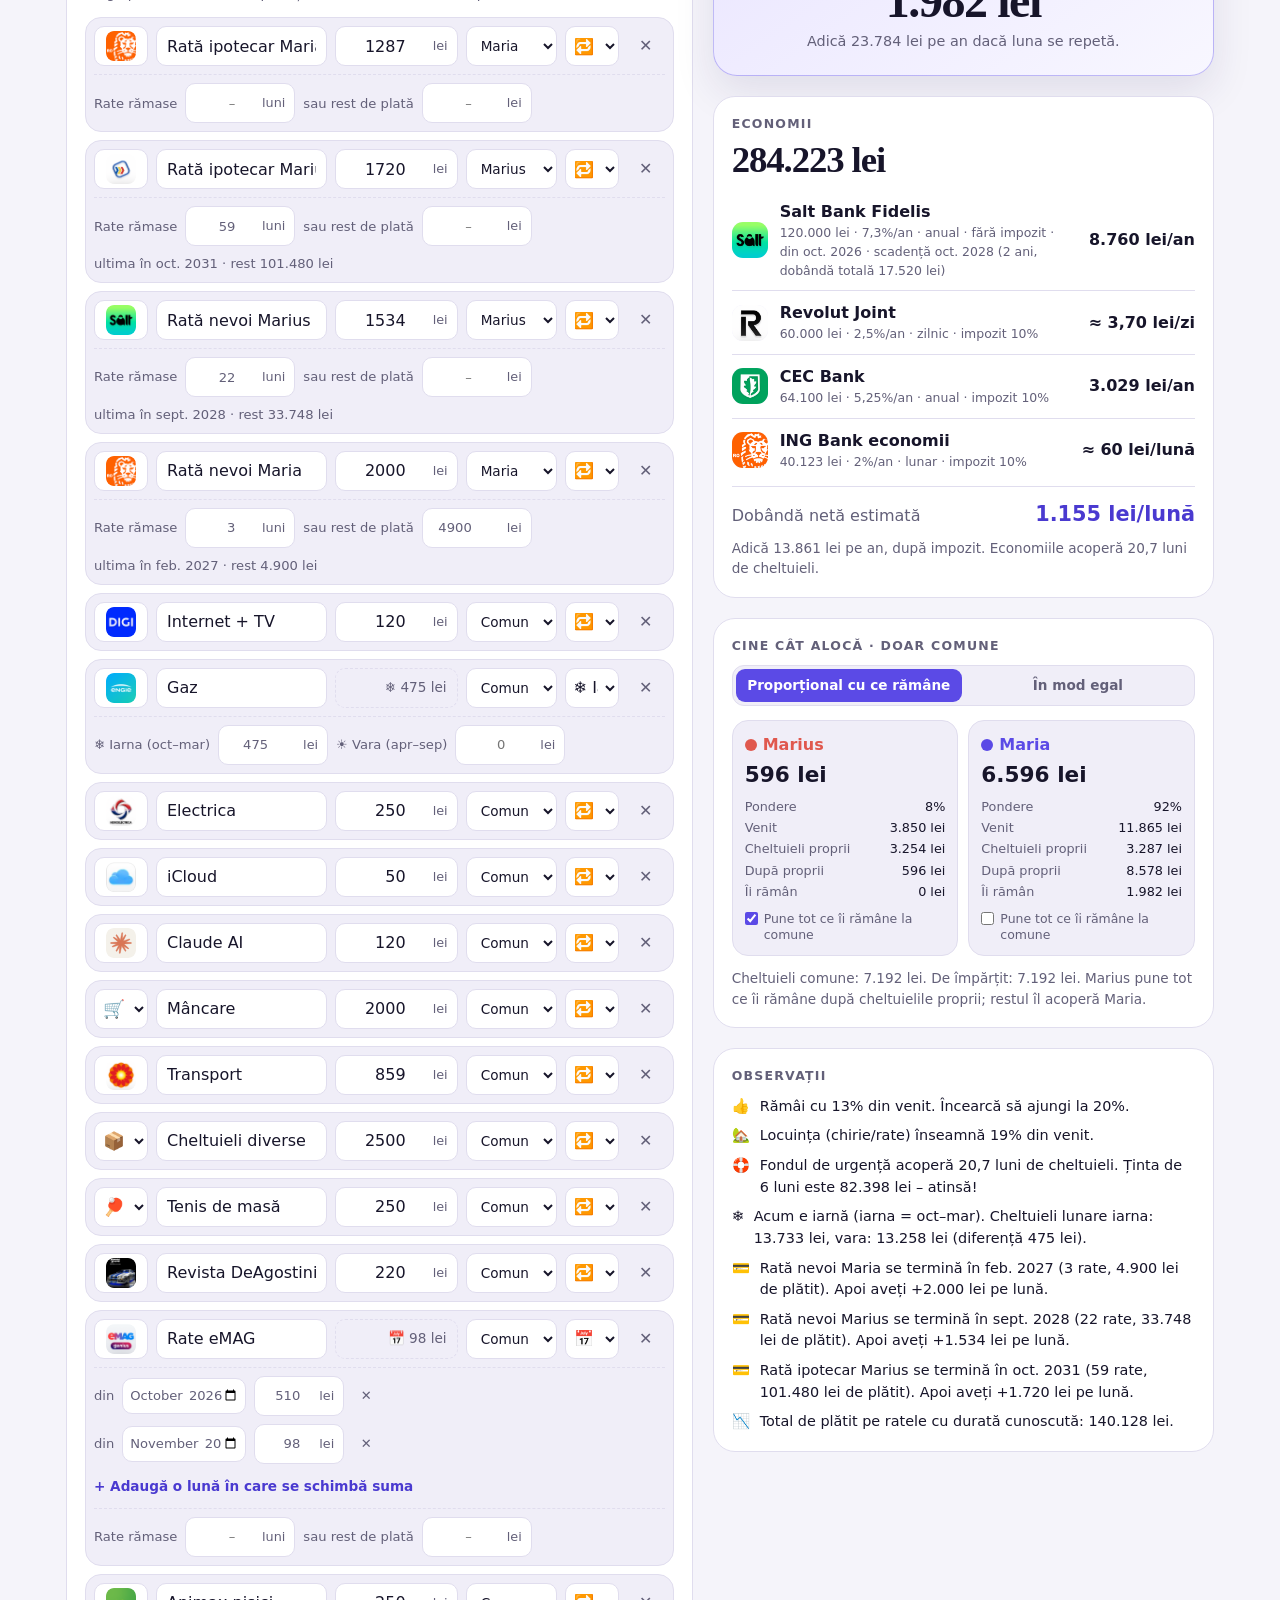
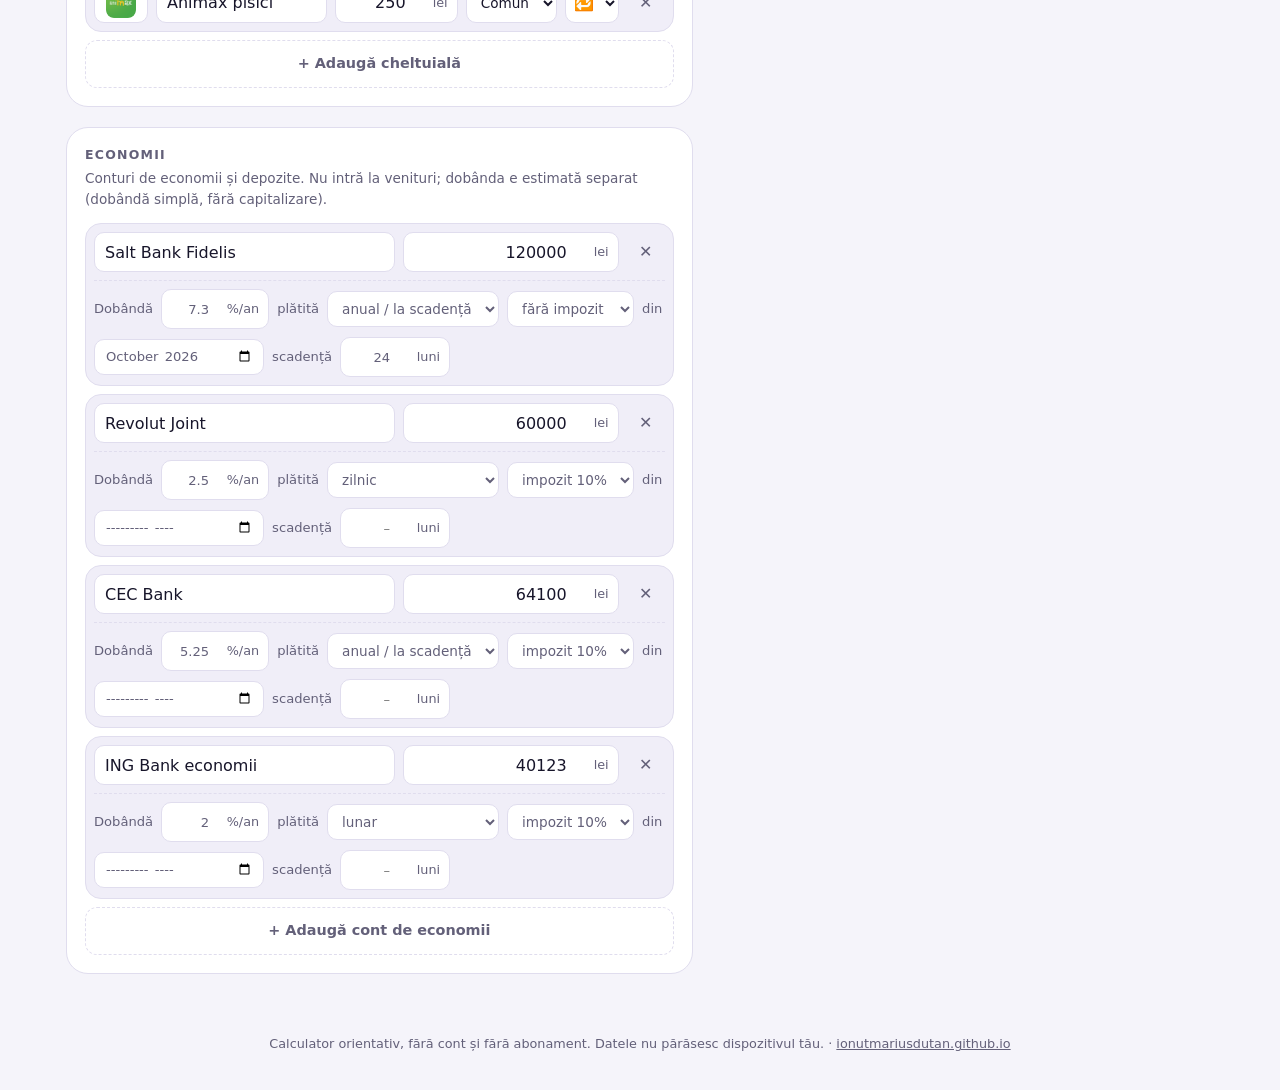
==== commit 6e022763: "Budget calculator: per-month expense plans, eMAG and Animax - Each expense has a mode selector: same" ====
--- a/buget/index.html
+++ b/buget/index.html
@@ -332,6 +332,12 @@
       .season-btn { font-size: 1rem; filter: grayscale(1); opacity: 0.55; }
       .season-btn[aria-pressed="true"] { filter: none; opacity: 1; border-color: var(--line); }
       .season-btn:hover { color: inherit; opacity: 1; }
+      select.mode-sel { width: 54px; padding: 0 4px; font-size: 1rem; text-align: center; }
+      .plan-row { display: flex; align-items: center; gap: 8px; flex-wrap: wrap; width: 100%; }
+      .loan .plan-row .amt { width: 90px; }
+      .loan .plan-row .amt input { padding-right: 28px; padding-left: 6px; }
+      .loan .plan-row input[type="month"] { width: 124px; padding: 0 6px; }
+      .loan .plan-row .icon-btn { width: 28px; }
 
       @media (max-width: 560px) {
         .row-income { grid-template-columns: minmax(0, 1fr) minmax(0, 1fr) minmax(0, 1fr) auto; }
@@ -343,7 +349,7 @@
         .row-expense > .f-amt { grid-column: 2 / 3; }
         .row-expense .f-who { grid-column: 3 / 4; grid-row: 2; }
         .row-expense > .icon-btn { grid-row: 1; grid-column: 3; }
-        .row-expense > .season-btn { grid-row: 2; grid-column: 1; justify-self: center; }
+        .row-expense > .season-btn, .row-expense > .mode-sel { grid-row: 2; grid-column: 1; justify-self: center; }
         .row-saving { grid-template-columns: minmax(0, 1fr) auto; }
         .row-saving > .f-amt { grid-column: 1 / -1; grid-row: 2; }
       }
@@ -723,7 +729,7 @@
     (function () {
       "use strict";
 
-      var STORE_KEY = "buget-familie-v22";
+      var STORE_KEY = "buget-familie-v23";
       var COLORS = ["var(--p1)", "var(--p2)", "var(--p3)", "var(--p4)"];
       var ICONS = [
         ["🏠", "Locuință"], ["💡", "Utilități"], ["🛒", "Mâncare"], ["🚗", "Transport"],
@@ -731,7 +737,7 @@
         ["📚", "After-school"], ["👶", "Copii"], ["💊", "Sănătate"], ["🏋️", "Sală"],
         ["🛡️", "Asigurări"], ["💳", "Credit"], ["🐾", "Animale"], ["👤", "Personale"], ["🎁", "Cadouri"],
         ["✈️", "Vacanțe"], ["🚬", "Țigări"], ["💰", "Economii"], ["📡", "Internet & TV"], ["🔥", "Gaz"],
-        ["⚡", "Electricitate"], ["☁️", "Cloud"], ["🤖", "AI"], ["🏓", "Sport"], ["📰", "Reviste"], ["📦", "Altele"]
+        ["⚡", "Electricitate"], ["☁️", "Cloud"], ["🤖", "AI"], ["🏓", "Sport"], ["🛍️", "Cumpărături"], ["📰", "Reviste"], ["📦", "Altele"]
       ];
       var MONTHS = ["ianuarie", "februarie", "martie", "aprilie", "mai", "iunie", "iulie",
         "august", "septembrie", "octombrie", "noiembrie", "decembrie"];
@@ -782,7 +788,9 @@
               restAt: thisMonth(),
               seasonal: !!e[5],
               winter: { amount: e[5] ? e[5][0] : 0 },
-              summer: { amount: e[5] ? e[5][1] : 0 }
+              summer: { amount: e[5] ? e[5][1] : 0 },
+              planOn: !!e[7],
+              plan: (e[7] || []).map(function (x) { return { from: x[0], amount: x[1] }; })
             };
           })
         };
@@ -797,7 +805,8 @@
             "Rată ipotecar Marius": "icons/exim.png", "Rată nevoi Marius": "icons/salt.png",
             "Rată ipotecar Maria": "icons/ing.png", "Rată nevoi Maria": "icons/ing.png",
             "Transport": "icons/rompetrol.png", "iCloud": "icons/icloud.png", "Internet + TV": "icons/digi.png",
-            "Electrica": "icons/ihidro.png", "Gaz": "icons/engie.png", "Claude AI": "icons/claude.svg", "Revista DeAgostini": "icons/deagostini.png"
+            "Electrica": "icons/ihidro.png", "Gaz": "icons/engie.png", "Claude AI": "icons/claude.svg", "Revista DeAgostini": "icons/deagostini.png",
+            "Rate eMAG": "icons/emag.png", "Animax pisici": "icons/animax.png"
           },
           savings: [["Salt Bank Fidelis", 120000, 7.3, "anual", 0, "2026-10", 24, "icons/salt.png"],
             ["Revolut Joint", 60000, 2.5, "zilnic", 10, "", 0, "icons/revolut.png"],
@@ -814,7 +823,9 @@
             ["📡", "Internet + TV", 120], ["🔥", "Gaz", 0, null, 0, [475, 0]], ["⚡", "Electrica", 250],
             ["☁️", "iCloud", 50], ["🤖", "Claude AI", 120],
             ["🛒", "Mâncare", 2000], ["🚗", "Transport", 859], ["📦", "Cheltuieli diverse", 2500],
-            ["🏓", "Tenis de masă", 250], ["📰", "Revista DeAgostini", 220]]
+            ["🏓", "Tenis de masă", 250], ["📰", "Revista DeAgostini", 220],
+            ["🛍️", "Rate eMAG", 0, null, 0, null, 0, [["2026-10", 510], ["2026-11", 98]]],
+            ["🐾", "Animax pisici", 250]]
         },
         {
           name: "Cuplu cu chirie",
@@ -1025,9 +1036,24 @@
         return mo >= 10 || mo <= 3;
       }
 
+      // Plan pe luni: fiecare intrare are o lună de început; se aplică ultima intrare care a început.
+      function sortedPlan(e) {
+        return (e.plan || []).filter(function (x) { return x.from; })
+          .sort(function (a, b) { return monthIdx(a.from) - monthIdx(b.from); });
+      }
+      function planAmount(e, idx) {
+        var amt = 0;
+        sortedPlan(e).forEach(function (x) { if (monthIdx(x.from) <= idx) amt = num(x.amount); });
+        return amt;
+      }
+      function planText(e) {
+        return sortedPlan(e).map(function (x) { return "din " + monthName(monthIdx(x.from)) + " " + lei(num(x.amount)); }).join(" → ");
+      }
+
       function expAmount(e) {
         if (hasTerm(e) && remaining(e) === 0) return 0; // creditul s-a terminat
         if (num(e.rest) > 0) return Math.min(num(e.amount), restLeft(e)); // ultima rată poate fi mai mică
+        if (e.planOn) return planAmount(e, monthIdx(state.month));
         if (e.seasonal) return num((isWinter() ? e.winter : e.summer || {}).amount);
         return num(e.amount);
       }
@@ -1170,19 +1196,44 @@
           }
           if (!ex.winter) ex.winter = { amount: 0 };
           if (!ex.summer) ex.summer = { amount: 0 };
-          var seasonBtn = el("button", {
-            type: "button", class: "icon-btn season-btn", text: "❄️", "aria-pressed": String(!!ex.seasonal),
-            title: ex.seasonal ? "Sumă unică tot anul" : "Sumă diferită iarna / vara",
-            "aria-label": "Sumă diferită iarna și vara pentru " + (ex.label || "cheltuială"),
-            onclick: function () {
-              if (ex.seasonal) { ex.amount = expAmount(ex); ex.seasonal = false; }
-              else { ex.winter.amount = num(ex.amount); ex.summer.amount = num(ex.amount); ex.seasonal = true; }
-              renderEditor(); update();
-            }
-          });
-          var amountCell = ex.seasonal
+          if (!ex.plan) ex.plan = [];
+          var mode = ex.planOn ? "plan" : ex.seasonal ? "sezon" : "fix";
+          var modeSel = selectEl([["fix", "🔁 Aceeași sumă în fiecare lună"], ["sezon", "❄️ Iarnă / vară"], ["plan", "📅 Sumă diferită pe luni"]], mode, function (v) {
+            var now = expAmount(ex);
+            ex.seasonal = false; ex.planOn = false;
+            if (v === "fix") ex.amount = now;
+            if (v === "sezon") { ex.winter.amount = now; ex.summer.amount = now; ex.seasonal = true; }
+            if (v === "plan") { if (!sortedPlan(ex).length) ex.plan = [{ from: state.month || thisMonth(), amount: now }]; ex.planOn = true; }
+            renderEditor(); update();
+          }, "mode-sel", "Cum se schimbă suma de la o lună la alta");
+          modeSel.title = "Cum se schimbă suma: aceeași lunar, iarnă/vară sau pe luni";
+          var amountCell = ex.seasonal || ex.planOn
             ? el("div", { class: "avg f-amt num", "data-season": ex.id, title: "suma din luna selectată" })
             : amountInput(ex, "Sumă pentru " + (ex.label || "cheltuială"));
+          var planRow = null;
+          if (ex.planOn) {
+            planRow = el("div", { class: "loan" });
+            ex.plan.forEach(function (x, i) {
+              var from = el("input", { type: "month", "aria-label": "Din luna" });
+              from.value = x.from || "";
+              from.addEventListener("input", function () { x.from = from.value; update(); });
+              planRow.appendChild(el("div", { class: "plan-row" }, [
+                el("span", { text: "din" }), from,
+                amountInput(x, "Sumă din " + (x.from || "luna aleasă")),
+                delBtn("Șterge luna", function () {
+                  ex.plan.splice(i, 1);
+                  if (!ex.plan.length) { ex.planOn = false; ex.amount = 0; }
+                  renderEditor(); update();
+                })
+              ]));
+            });
+            planRow.appendChild(el("button", { type: "button", class: "link-btn", text: "+ Adaugă o lună în care se schimbă suma", onclick: function () {
+              var last = sortedPlan(ex).slice(-1)[0];
+              var next = last ? monthIdx(last.from) + 1 : monthIdx(state.month);
+              ex.plan.push({ from: Math.floor(next / 12) + "-" + String(next % 12 + 1).padStart(2, "0"), amount: last ? num(last.amount) : 0 });
+              renderEditor(); update();
+            } }));
+          }
           var seasonRow = ex.seasonal ? el("div", { class: "loan" }, [
             el("span", { text: "❄️ Iarna (oct–mar)" }),
             amountInput(ex.winter, "Sumă iarna pentru " + (ex.label || "cheltuială")),
@@ -1196,12 +1247,13 @@
             el("div", { class: "f-who" }, [
               selectEl(ownerOptions(true), ex.payer, function (v) { ex.payer = v; update(); }, "small", "Cine plătește")
             ]),
-            seasonBtn,
+            modeSel,
             delBtn("Șterge cheltuiala", function () {
               state.expenses = state.expenses.filter(function (x) { return x !== ex; });
               renderEditor(); update();
             }),
             seasonRow,
+            planRow,
             loan
           ]));
         });
@@ -1342,7 +1394,7 @@
 
         state.expenses.forEach(function (e) {
           var c = document.querySelector('[data-season="' + e.id + '"]');
-          if (c) c.textContent = (isWinter() ? "❄️ " : "☀️ ") + lei(expAmount(e));
+          if (c) c.textContent = (e.planOn ? "📅 " : isWinter() ? "❄️ " : "☀️ ") + lei(expAmount(e));
           var n = document.querySelector('[data-loan="' + e.id + '"]');
           if (n) n.textContent = hasTerm(e) ? (remaining(e) ? "ultima în " + lastPaymentOf(e) + " · rest " + lei(totalLeft(e)) : "achitat în " + lastPaymentOf(e)) : "";
           var li = document.querySelector('[data-left="' + e.id + '"]');
@@ -1376,6 +1428,7 @@
           var subs = [];
           if (e.payer !== "comun" && personIndex(e.payer) >= 0) subs.push("plătește " + nameOf(e.payer));
           if (hasTerm(e)) subs.push(loanText(e));
+          if (e.planOn) subs.push(planText(e));
           if (e.seasonal) subs.push((isWinter() ? "tarif de iarnă" : "tarif de vară") + " · iarna " + lei(num(e.winter.amount)) + ", vara " + lei(num(e.summer.amount)));
           if (subs.length) lbl.appendChild(el("span", { class: "sub", text: subs.join(" · ") }));
           list.appendChild(el("div", { class: "list-line" }, [
@@ -1597,6 +1650,14 @@
             tips.push([isWinter() ? "❄️" : "☀️", "Acum e " + (isWinter() ? "iarnă" : "vară") + " (iarna = oct–mar). Cheltuieli lunare iarna: " +
               lei(wTotal) + ", vara: " + lei(sTotal) + " (diferență " + lei(Math.abs(delta)) + ")."]);
           }
+          state.expenses.filter(function (e) { return e.planOn; }).forEach(function (e) {
+            var cur = monthIdx(state.month);
+            var upcoming = sortedPlan(e).filter(function (x) { return monthIdx(x.from) > cur; });
+            if (upcoming.length) {
+              tips.push(["📅", (e.label || "Cheltuiala") + (expAmount(e) > 0 ? ": acum " + lei(expAmount(e)) + ", apoi " : ": începe cu ") +
+                upcoming.map(function (x) { return lei(num(x.amount)) + " din " + monthName(monthIdx(x.from)); }).join(", ") + "."]);
+            }
+          });
           var loans = state.expenses.filter(function (e) { return hasTerm(e) && expAmount(e) > 0; })
             .sort(function (a, b) { return remaining(a) - remaining(b); });
           loans.forEach(function (e) {
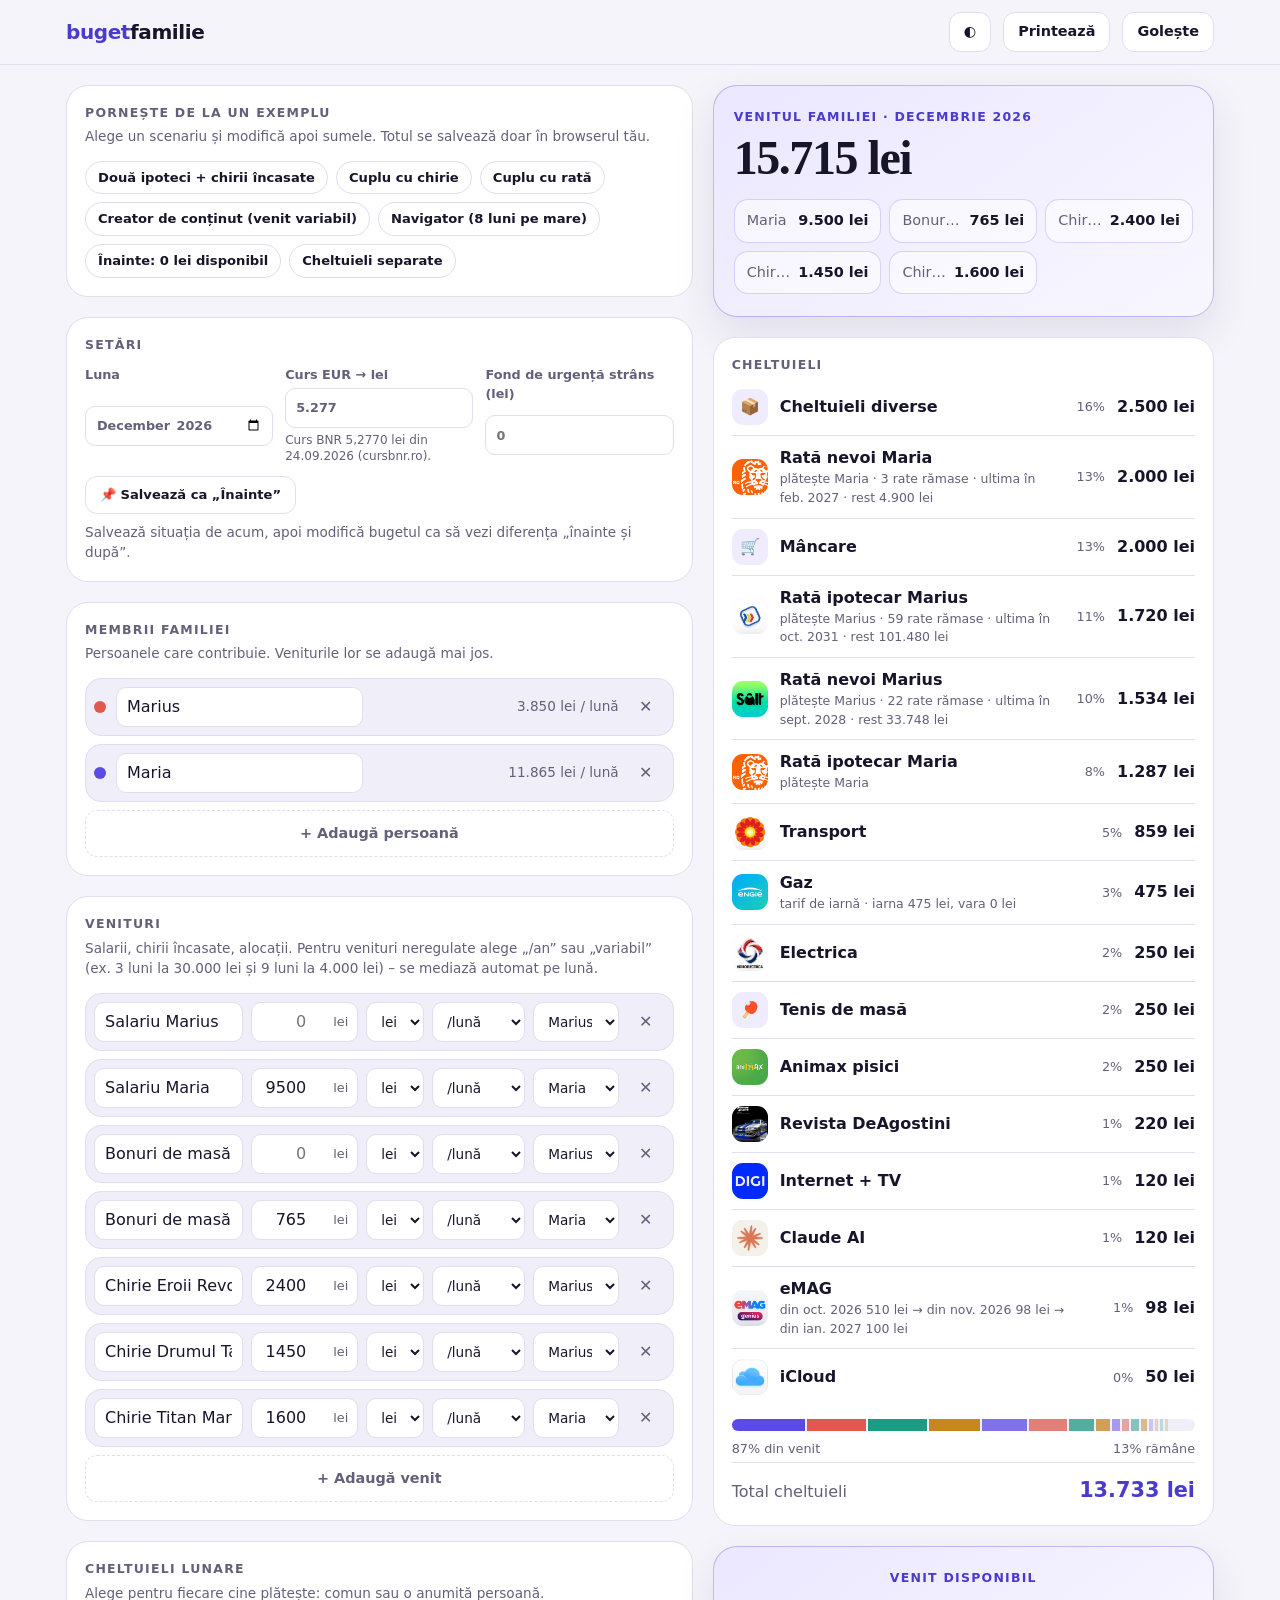
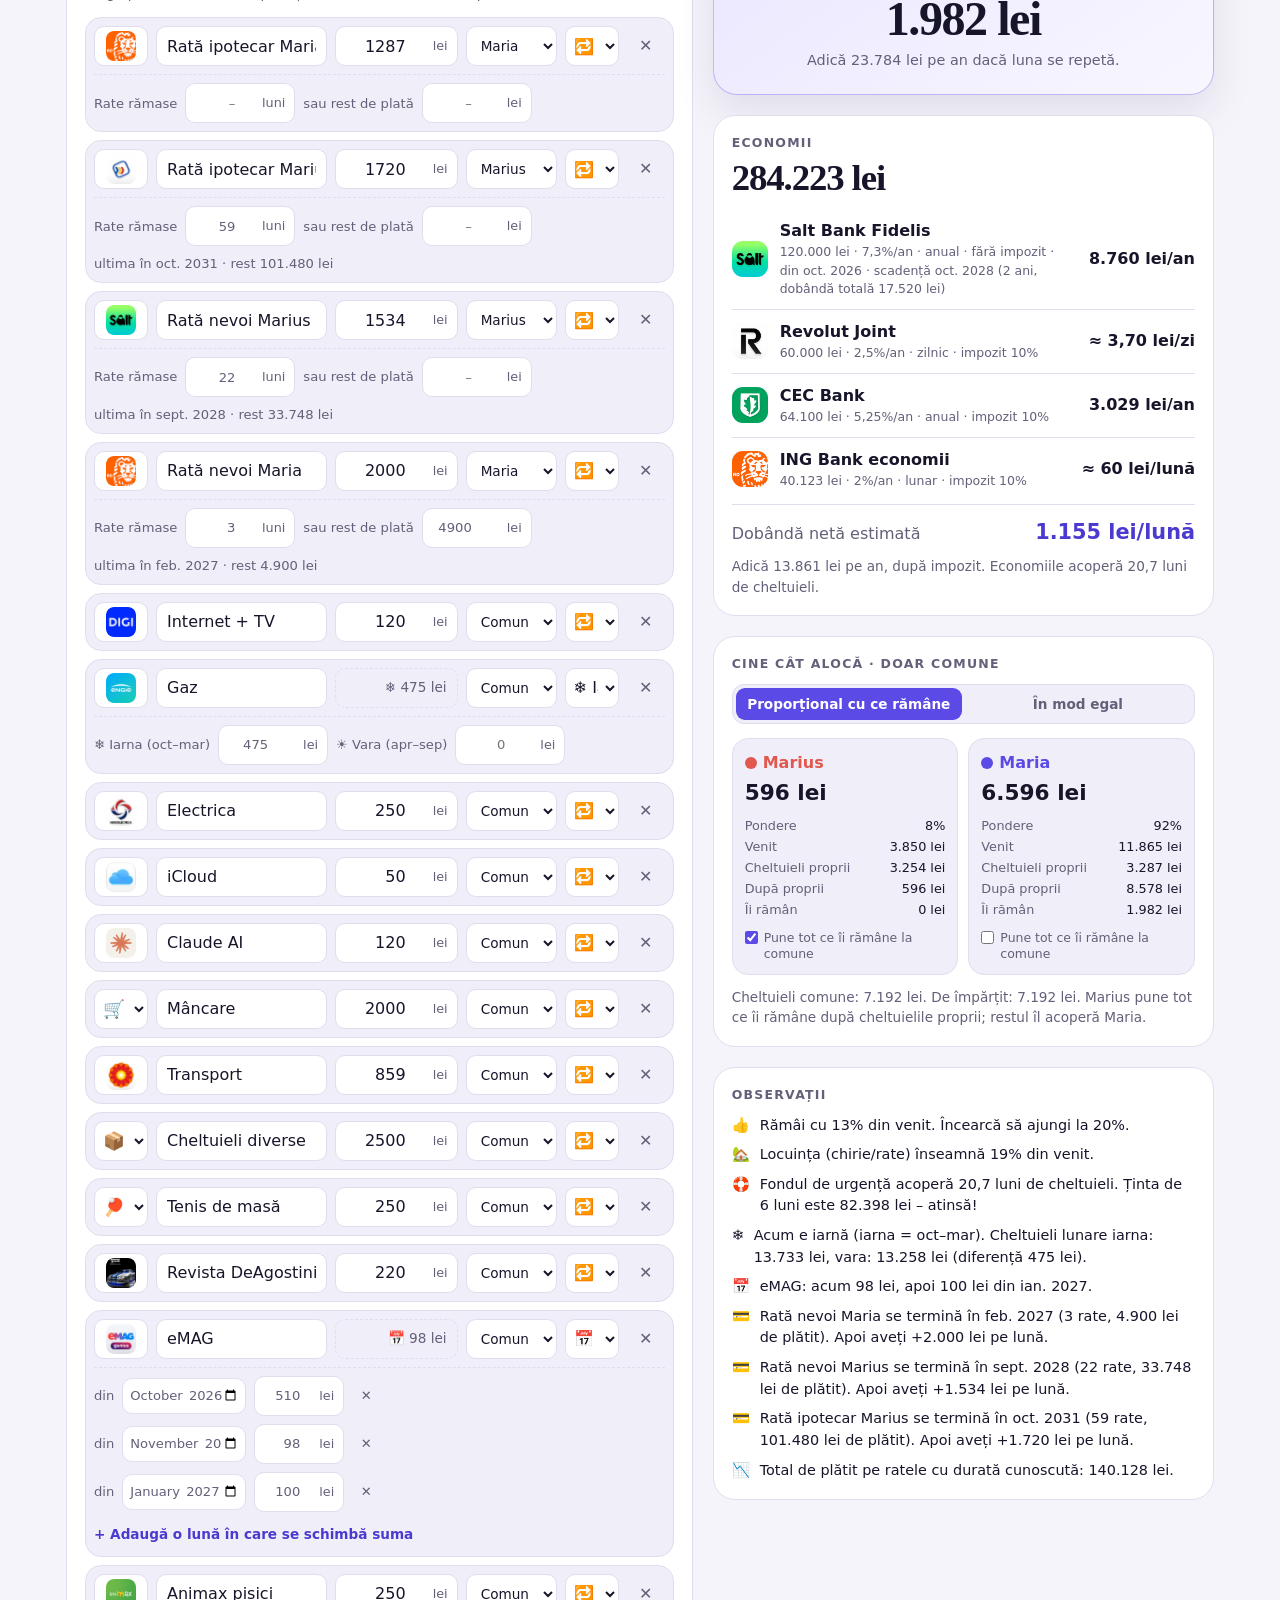
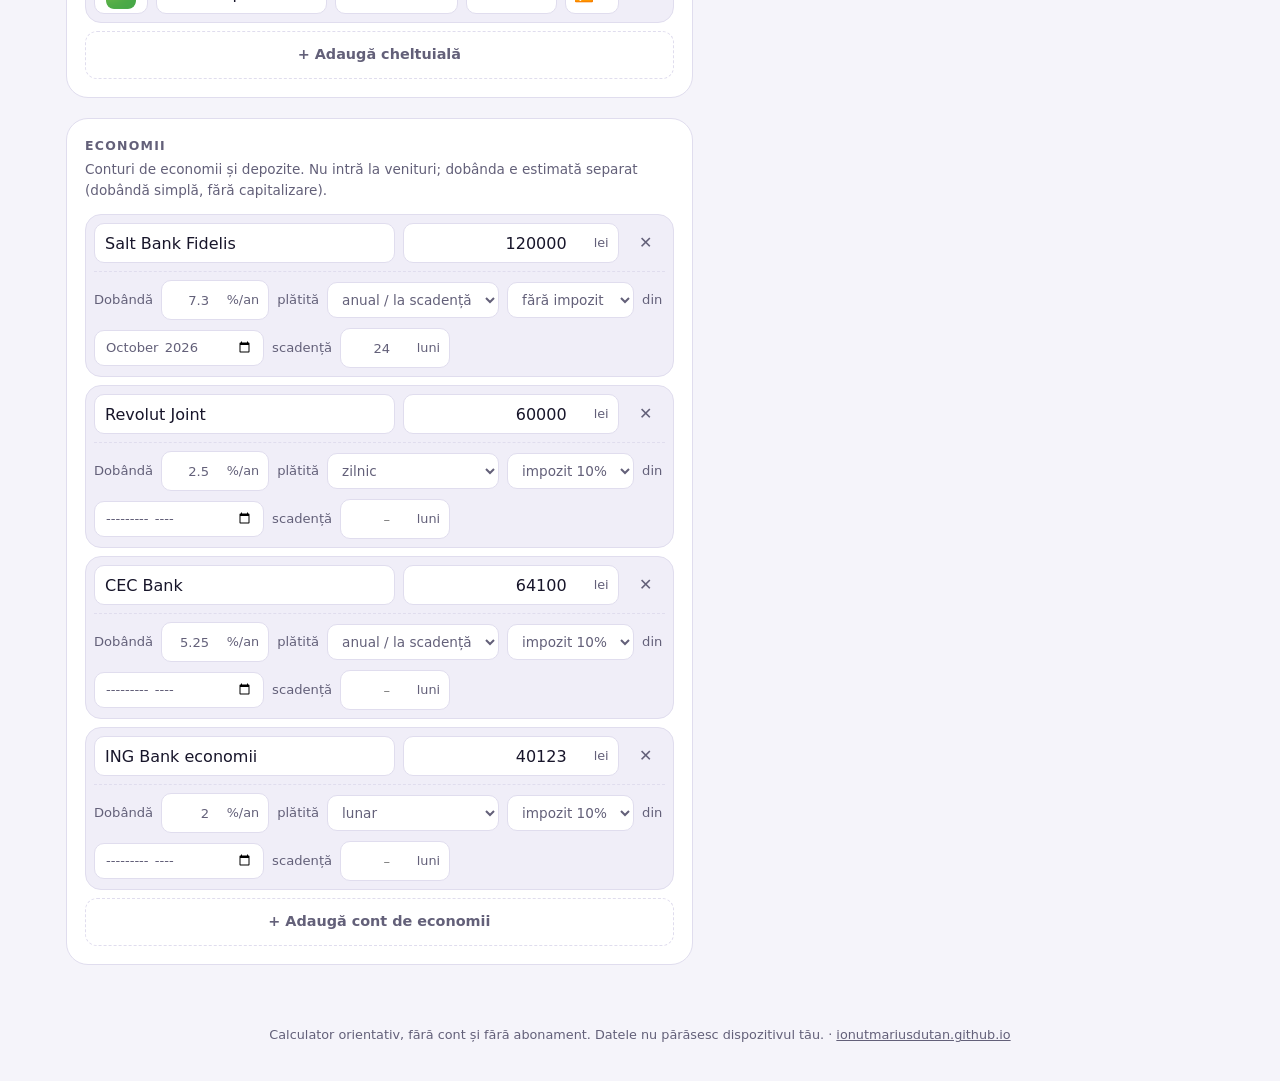
==== commit 9d87320d: "Budget calculator: eMAG installments end in December, then 100 lei/month Co-Authored-By: Claude Opus" ====
--- a/buget/index.html
+++ b/buget/index.html
@@ -729,7 +729,7 @@
     (function () {
       "use strict";
 
-      var STORE_KEY = "buget-familie-v23";
+      var STORE_KEY = "buget-familie-v24";
       var COLORS = ["var(--p1)", "var(--p2)", "var(--p3)", "var(--p4)"];
       var ICONS = [
         ["🏠", "Locuință"], ["💡", "Utilități"], ["🛒", "Mâncare"], ["🚗", "Transport"],
@@ -806,7 +806,7 @@
             "Rată ipotecar Maria": "icons/ing.png", "Rată nevoi Maria": "icons/ing.png",
             "Transport": "icons/rompetrol.png", "iCloud": "icons/icloud.png", "Internet + TV": "icons/digi.png",
             "Electrica": "icons/ihidro.png", "Gaz": "icons/engie.png", "Claude AI": "icons/claude.svg", "Revista DeAgostini": "icons/deagostini.png",
-            "Rate eMAG": "icons/emag.png", "Animax pisici": "icons/animax.png"
+            "eMAG": "icons/emag.png", "Animax pisici": "icons/animax.png"
           },
           savings: [["Salt Bank Fidelis", 120000, 7.3, "anual", 0, "2026-10", 24, "icons/salt.png"],
             ["Revolut Joint", 60000, 2.5, "zilnic", 10, "", 0, "icons/revolut.png"],
@@ -824,7 +824,7 @@
             ["☁️", "iCloud", 50], ["🤖", "Claude AI", 120],
             ["🛒", "Mâncare", 2000], ["🚗", "Transport", 859], ["📦", "Cheltuieli diverse", 2500],
             ["🏓", "Tenis de masă", 250], ["📰", "Revista DeAgostini", 220],
-            ["🛍️", "Rate eMAG", 0, null, 0, null, 0, [["2026-10", 510], ["2026-11", 98]]],
+            ["🛍️", "eMAG", 0, null, 0, null, 0, [["2026-10", 510], ["2026-11", 98], ["2027-01", 100]]],
             ["🐾", "Animax pisici", 250]]
         },
         {
